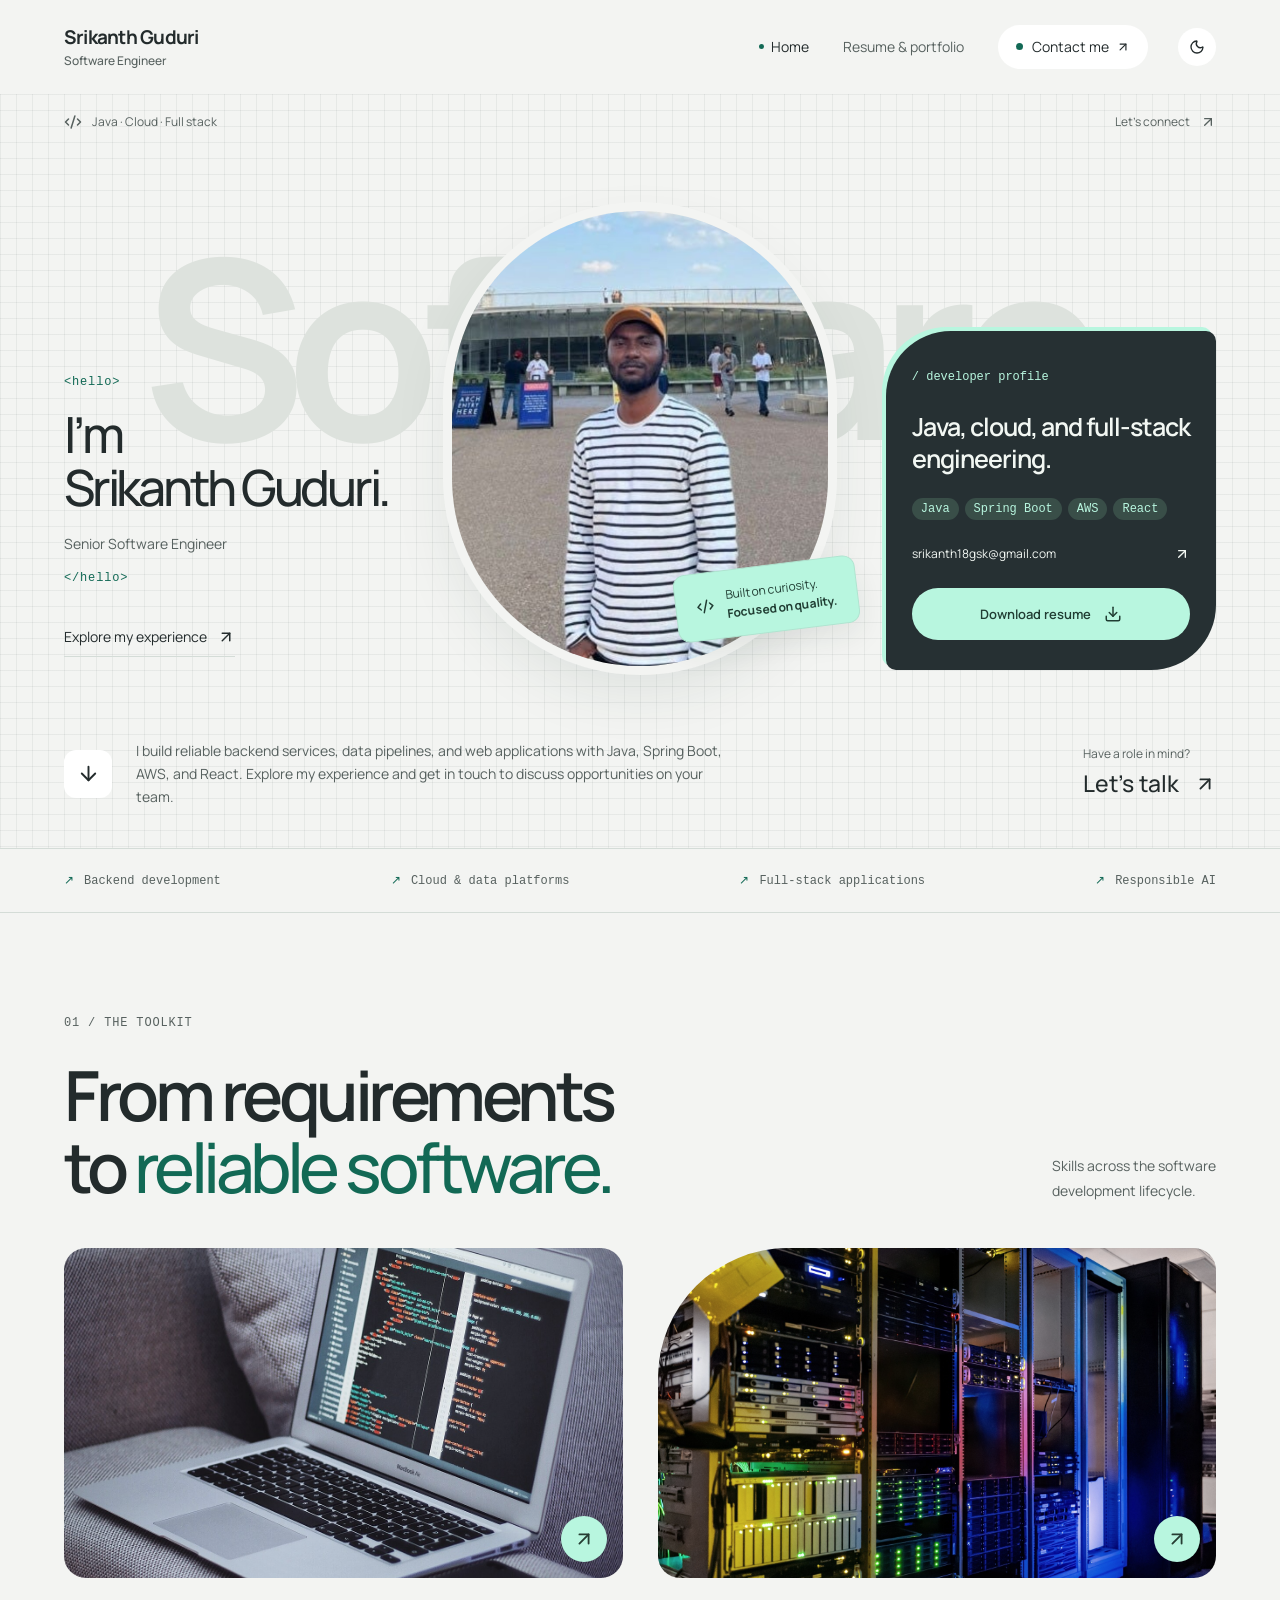
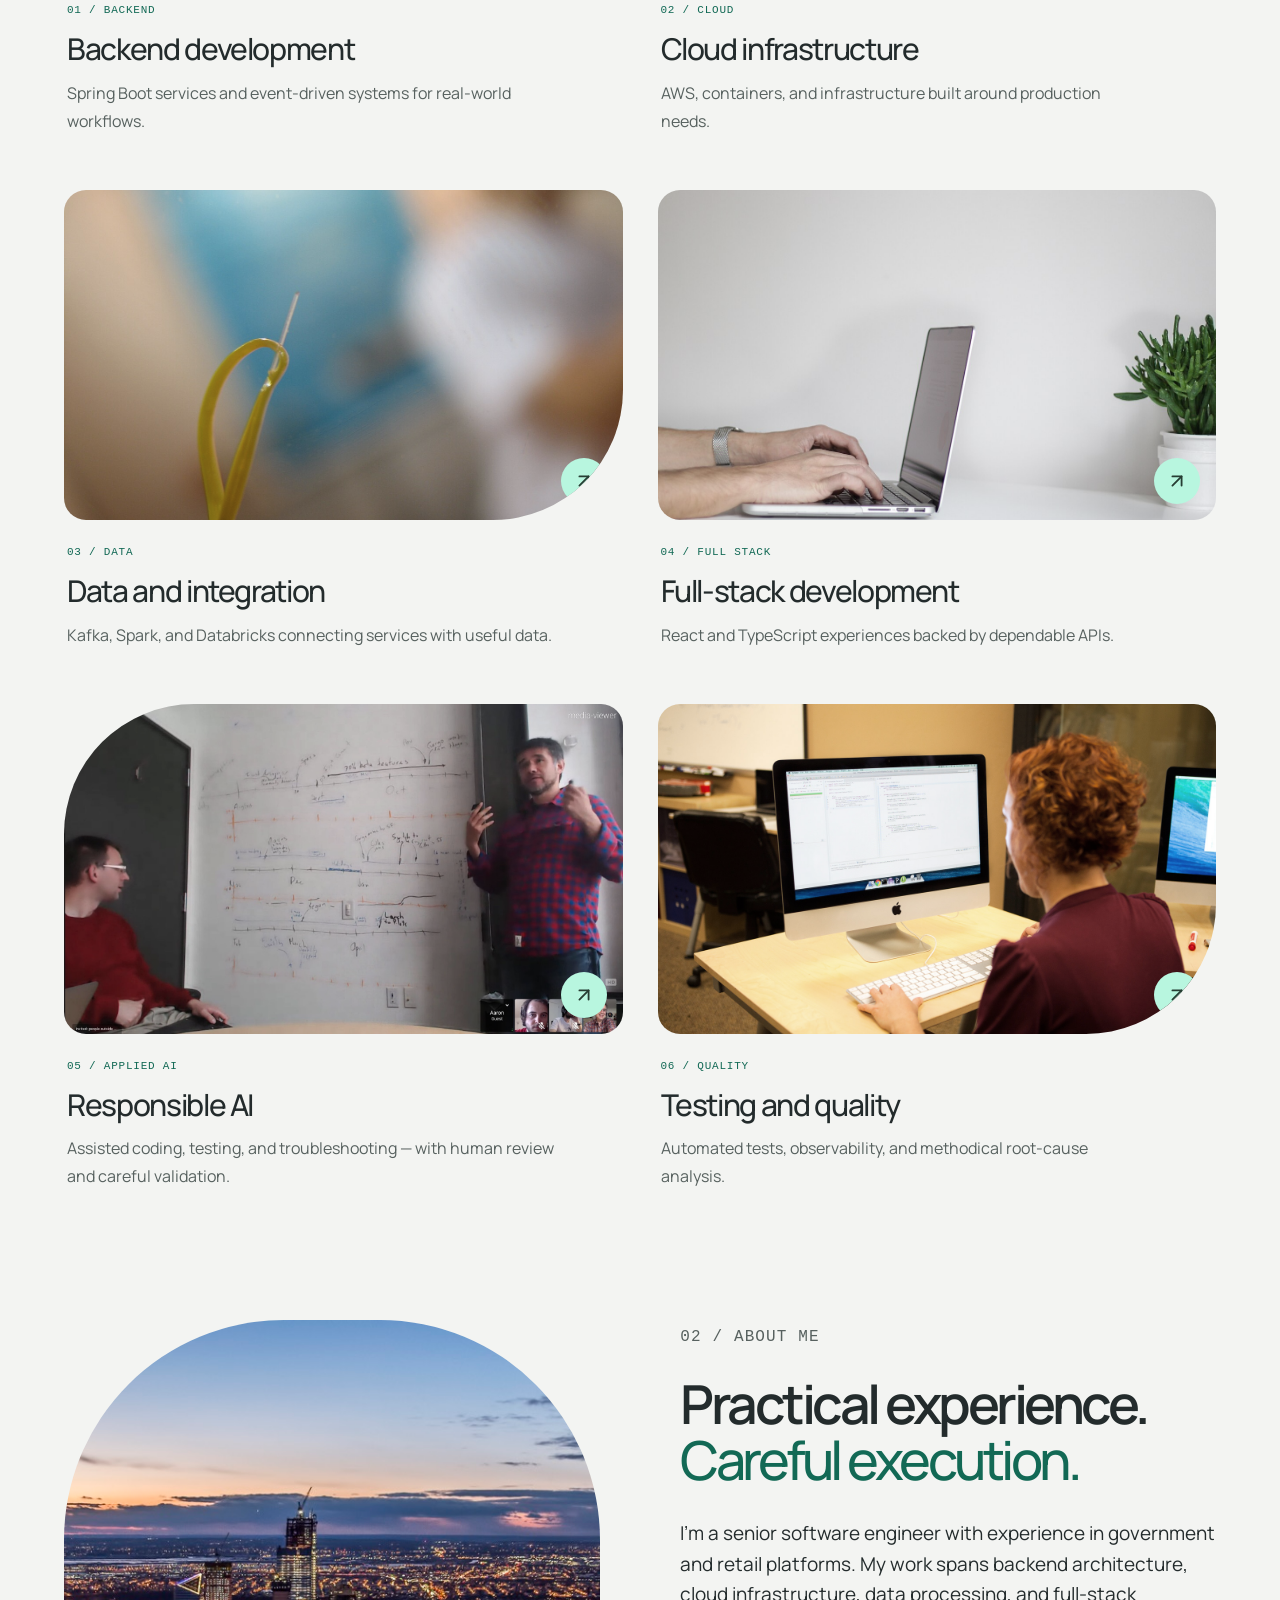
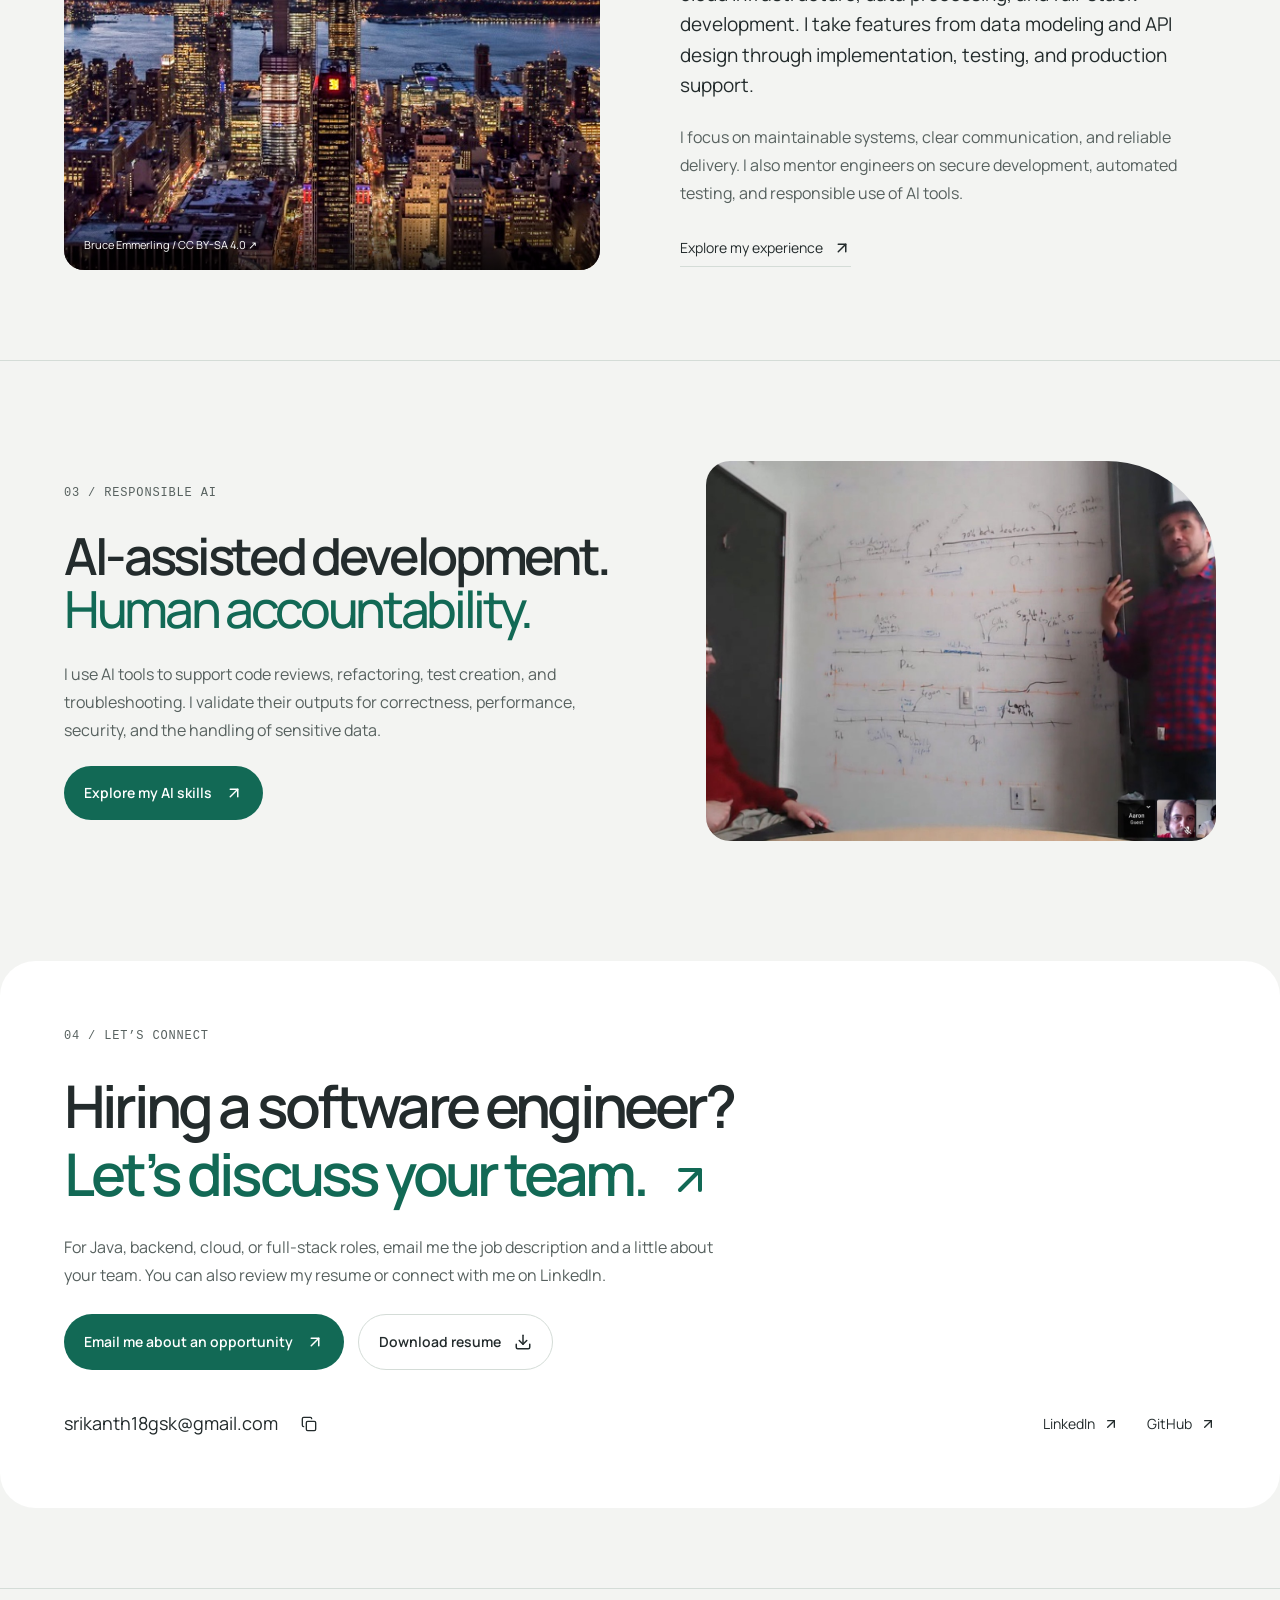
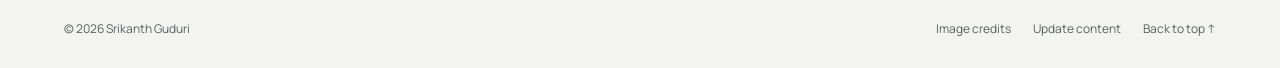
==== index.html @ 85212586 "Publish personal portfolio" ====
<!DOCTYPE html><html lang="en" data-theme="light"><head><meta charSet="utf-8"/><meta name="viewport" content="width=device-width, initial-scale=1"/><link rel="stylesheet" href="/_next/static/css/index.BR3_5TIY.css" data-rsc-css-href="/_next/static/css/index.BR3_5TIY.css" data-precedence="vite-rsc/importer-resources"/><link rel="modulepreload" fetchPriority="low" href="/_next/static/chunks/index-Cx0s6wVV.js"/><script src="/_next/static/chunks/rolldown-runtime-C60lm6uB.js" type="module" async=""></script><script src="/_next/static/chunks/framework-D_rUT4EX.js" type="module" async=""></script><link rel="modulepreload" href="/_next/static/chunks/layout-segment-context-DwVxiKSo.js" crossorigin=""/><link rel="modulepreload" href="/_next/static/chunks/site-DZ3_0fSu.js" crossorigin=""/><title>Srikanth Guduri | Senior Software Engineer</title><meta name="description" content="Java, Spring Boot, cloud and full-stack engineering. Explore Srikanth Guduri’s experience, skills, and certifications."/><script>Object.assign(((self[Symbol.for("vinext.navigationRuntime")]??={bootstrap:{routeManifest:null},functions:{}}).bootstrap.rsc??={rsc:[]}),{params:{},nav:{"pathname":"/","searchParams":[]}})</script><link rel="modulepreload" href="/_next/static/chunks/index-Cx0s6wVV.js" />
</head><body><div class="site-shell"><a class="skip" href="#main">Skip to content</a><header class="nav-wrap"><a href="/" class="logo" aria-label="Srikanth Guduri home">Srikanth Guduri<span class="brand-role">Software Engineer</span></a><nav aria-label="Main navigation"><a aria-current="page" href="/">Home</a><a href="/portfolio/">Resume &amp; portfolio</a><a href="#contact">Contact me <svg xmlns="http://www.w3.org/2000/svg" width="14" height="14" viewBox="0 0 24 24" fill="none" stroke="currentColor" stroke-width="2" stroke-linecap="round" stroke-linejoin="round" class="lucide lucide-arrow-up-right" aria-hidden="true"><path d="M7 7h10v10"></path><path d="M7 17 17 7"></path></svg></a></nav><button type="button" tabindex="0" data-slot="button" aria-label="Switch to dark theme" class="group/button inline-flex shrink-0 items-center justify-center rounded-lg border border-transparent bg-clip-padding text-sm font-medium whitespace-nowrap transition-all outline-none select-none focus-visible:border-ring focus-visible:ring-3 focus-visible:ring-ring/50 active:not-aria-[haspopup]:translate-y-px disabled:pointer-events-none disabled:opacity-50 aria-invalid:border-destructive aria-invalid:ring-3 aria-invalid:ring-destructive/20 dark:aria-invalid:border-destructive/50 dark:aria-invalid:ring-destructive/40 [&amp;_svg]:pointer-events-none [&amp;_svg]:shrink-0 [&amp;_svg:not([class*=&#x27;size-&#x27;])]:size-4 hover:bg-muted hover:text-foreground aria-expanded:bg-muted aria-expanded:text-foreground dark:hover:bg-muted/50 h-8 gap-1.5 px-2.5 has-data-[icon=inline-end]:pr-2 has-data-[icon=inline-start]:pl-2 theme-button"><svg xmlns="http://www.w3.org/2000/svg" width="18" height="18" viewBox="0 0 24 24" fill="none" stroke="currentColor" stroke-width="2" stroke-linecap="round" stroke-linejoin="round" class="lucide lucide-moon" aria-hidden="true"><path d="M20.985 12.486a9 9 0 1 1-9.473-9.472c.405-.022.617.46.402.803a6 6 0 0 0 8.268 8.268c.344-.215.825-.004.803.401"></path></svg></button></header><main id="main"><section class="hybrid-hero"><div class="hero-topline shell"><span><svg xmlns="http://www.w3.org/2000/svg" width="18" height="18" viewBox="0 0 24 24" fill="none" stroke="currentColor" stroke-width="2" stroke-linecap="round" stroke-linejoin="round" class="lucide lucide-code-xml" aria-hidden="true"><path d="m18 16 4-4-4-4"></path><path d="m6 8-4 4 4 4"></path><path d="m14.5 4-5 16"></path></svg> Java · Cloud · Full stack</span><a href="mailto:srikanth18gsk@gmail.com">Let’s connect <svg xmlns="http://www.w3.org/2000/svg" width="16" height="16" viewBox="0 0 24 24" fill="none" stroke="currentColor" stroke-width="2" stroke-linecap="round" stroke-linejoin="round" class="lucide lucide-arrow-up-right" aria-hidden="true"><path d="M7 7h10v10"></path><path d="M7 17 17 7"></path></svg></a></div><div class="hero-stage shell"><div class="hero-word" aria-hidden="true">Software.</div><div class="developer-note"><span class="code-label">&lt;hello&gt;</span><h1>I’m<br/>Srikanth Guduri<!-- -->.</h1><p>Senior Software Engineer</p><span class="code-label">&lt;/hello&gt;</span><a class="under-link" href="/portfolio/">Explore my experience <svg xmlns="http://www.w3.org/2000/svg" width="18" height="18" viewBox="0 0 24 24" fill="none" stroke="currentColor" stroke-width="2" stroke-linecap="round" stroke-linejoin="round" class="lucide lucide-arrow-up-right" aria-hidden="true"><path d="M7 7h10v10"></path><path d="M7 17 17 7"></path></svg></a></div><figure class="hero-portrait"><img src="/images/srikanth.jpg" alt="Srikanth Guduri outdoors" fetchPriority="high"/><figcaption><svg xmlns="http://www.w3.org/2000/svg" width="18" height="18" viewBox="0 0 24 24" fill="none" stroke="currentColor" stroke-width="2" stroke-linecap="round" stroke-linejoin="round" class="lucide lucide-code-xml" aria-hidden="true"><path d="m18 16 4-4-4-4"></path><path d="m6 8-4 4 4 4"></path><path d="m14.5 4-5 16"></path></svg><span>Built on curiosity.<br/><strong>Focused on quality.</strong></span></figcaption></figure><aside class="developer-card"><span class="code-label">/ developer profile</span><h2>Java, cloud, and full-stack engineering.</h2><div class="profile-tags"><span>Java</span><span>Spring Boot</span><span>AWS</span><span>React</span></div><a class="profile-email" href="mailto:srikanth18gsk@gmail.com">srikanth18gsk@gmail.com<svg xmlns="http://www.w3.org/2000/svg" width="16" height="16" viewBox="0 0 24 24" fill="none" stroke="currentColor" stroke-width="2" stroke-linecap="round" stroke-linejoin="round" class="lucide lucide-arrow-up-right" aria-hidden="true"><path d="M7 7h10v10"></path><path d="M7 17 17 7"></path></svg></a><a class="pill primary" href="/Srikanth_Guduri.docx" download="">Download resume <svg xmlns="http://www.w3.org/2000/svg" width="18" height="18" viewBox="0 0 24 24" fill="none" stroke="currentColor" stroke-width="2" stroke-linecap="round" stroke-linejoin="round" class="lucide lucide-download" aria-hidden="true"><path d="M12 15V3"></path><path d="M21 15v4a2 2 0 0 1-2 2H5a2 2 0 0 1-2-2v-4"></path><path d="m7 10 5 5 5-5"></path></svg></a></aside></div><div class="hero-base shell"><a class="scroll-cue" href="#expertise" aria-label="Explore my skills"><svg xmlns="http://www.w3.org/2000/svg" width="23" height="23" viewBox="0 0 24 24" fill="none" stroke="currentColor" stroke-width="2" stroke-linecap="round" stroke-linejoin="round" class="lucide lucide-arrow-down" aria-hidden="true"><path d="M12 5v14"></path><path d="m19 12-7 7-7-7"></path></svg></a><p>I build reliable backend services, data pipelines, and web applications with Java, Spring Boot, AWS, and React. Explore my experience and get in touch to discuss opportunities on your team.</p><a class="hero-hire" href="mailto:srikanth18gsk@gmail.com?subject=Recruitment%20opportunity">Have a role in mind?<strong>Let’s talk <svg xmlns="http://www.w3.org/2000/svg" width="22" height="22" viewBox="0 0 24 24" fill="none" stroke="currentColor" stroke-width="2" stroke-linecap="round" stroke-linejoin="round" class="lucide lucide-arrow-up-right" aria-hidden="true"><path d="M7 7h10v10"></path><path d="M7 17 17 7"></path></svg></strong></a></div></section><div class="recruiter-strip shell"><span>Backend development</span><span>Cloud &amp; data platforms</span><span>Full-stack applications</span><span>Responsible AI</span></div><section id="expertise" class="shell section visual-expertise"><div class="gallery-heading"><div><p class="eyebrow">01 / THE TOOLKIT</p><h2>From requirements<br/>to <em>reliable software.</em></h2></div><p>Skills across the software<br/>development lifecycle.</p></div><div class="photo-grid"><a class="photo-card" href="/portfolio/#skills"><div class="photo-card-image"><img src="/images/code.jpg" alt="Software development on a computer" loading="lazy"/><span class="photo-arrow"><svg xmlns="http://www.w3.org/2000/svg" width="22" height="22" viewBox="0 0 24 24" fill="none" stroke="currentColor" stroke-width="2" stroke-linecap="round" stroke-linejoin="round" class="lucide lucide-arrow-up-right" aria-hidden="true"><path d="M7 7h10v10"></path><path d="M7 17 17 7"></path></svg></span></div><div class="photo-card-copy"><p class="eyebrow">01 / BACKEND</p><h3>Backend development</h3><p>Spring Boot services and event-driven systems for real-world workflows.</p></div></a><a class="photo-card" href="/portfolio/#skills"><div class="photo-card-image"><img src="/images/detail.jpg" alt="Illuminated server racks at NOIRLab" loading="lazy"/><span class="photo-arrow"><svg xmlns="http://www.w3.org/2000/svg" width="22" height="22" viewBox="0 0 24 24" fill="none" stroke="currentColor" stroke-width="2" stroke-linecap="round" stroke-linejoin="round" class="lucide lucide-arrow-up-right" aria-hidden="true"><path d="M7 7h10v10"></path><path d="M7 17 17 7"></path></svg></span></div><div class="photo-card-copy"><p class="eyebrow">02 / CLOUD</p><h3>Cloud infrastructure</h3><p>AWS, containers, and infrastructure built around production needs.</p></div></a><a class="photo-card" href="/portfolio/#skills"><div class="photo-card-image"><img src="/images/network.jpg" alt="Close-up of an optical fiber" loading="lazy"/><span class="photo-arrow"><svg xmlns="http://www.w3.org/2000/svg" width="22" height="22" viewBox="0 0 24 24" fill="none" stroke="currentColor" stroke-width="2" stroke-linecap="round" stroke-linejoin="round" class="lucide lucide-arrow-up-right" aria-hidden="true"><path d="M7 7h10v10"></path><path d="M7 17 17 7"></path></svg></span></div><div class="photo-card-copy"><p class="eyebrow">03 / DATA</p><h3>Data and integration</h3><p>Kafka, Spark, and Databricks connecting services with useful data.</p></div></a><a class="photo-card" href="/portfolio/#experience"><div class="photo-card-image"><img src="/images/workspace.jpg" alt="Computer workspace for software development" loading="lazy"/><span class="photo-arrow"><svg xmlns="http://www.w3.org/2000/svg" width="22" height="22" viewBox="0 0 24 24" fill="none" stroke="currentColor" stroke-width="2" stroke-linecap="round" stroke-linejoin="round" class="lucide lucide-arrow-up-right" aria-hidden="true"><path d="M7 7h10v10"></path><path d="M7 17 17 7"></path></svg></span></div><div class="photo-card-copy"><p class="eyebrow">04 / FULL STACK</p><h3>Full-stack development</h3><p>React and TypeScript experiences backed by dependable APIs.</p></div></a><a class="photo-card" href="/portfolio/?skill=AI#skills"><div class="photo-card-image"><img src="/images/planning.jpg" alt="Software team reviewing a development retrospective" loading="lazy"/><span class="photo-arrow"><svg xmlns="http://www.w3.org/2000/svg" width="22" height="22" viewBox="0 0 24 24" fill="none" stroke="currentColor" stroke-width="2" stroke-linecap="round" stroke-linejoin="round" class="lucide lucide-arrow-up-right" aria-hidden="true"><path d="M7 7h10v10"></path><path d="M7 17 17 7"></path></svg></span></div><div class="photo-card-copy"><p class="eyebrow">05 / APPLIED AI</p><h3>Responsible AI</h3><p>Assisted coding, testing, and troubleshooting — with human review and careful validation.</p></div></a><a class="photo-card" href="/portfolio/#skills"><div class="photo-card-image"><img src="/images/testing.jpg" alt="Programmer writing Java code with JUnit tests" loading="lazy"/><span class="photo-arrow"><svg xmlns="http://www.w3.org/2000/svg" width="22" height="22" viewBox="0 0 24 24" fill="none" stroke="currentColor" stroke-width="2" stroke-linecap="round" stroke-linejoin="round" class="lucide lucide-arrow-up-right" aria-hidden="true"><path d="M7 7h10v10"></path><path d="M7 17 17 7"></path></svg></span></div><div class="photo-card-copy"><p class="eyebrow">06 / QUALITY</p><h3>Testing and quality</h3><p>Automated tests, observability, and methodical root-cause analysis.</p></div></a></div></section><section id="about" class="about-visual shell"><div class="about-photograph"><img src="/images/city.jpg" alt="New York City skyline at dusk" loading="lazy"/><a href="/credits/">Bruce Emmerling / CC BY-SA 4.0 ↗</a></div><div class="about-text"><p class="eyebrow">02 / ABOUT ME</p><h2>Practical experience.<br/><em>Careful execution.</em></h2><p class="large-copy">I’m a senior software engineer with experience in government and retail platforms. My work spans backend architecture, cloud infrastructure, data processing, and full-stack development. I take features from data modeling and API design through implementation, testing, and production support.</p><p>I focus on maintainable systems, clear communication, and reliable delivery. I also mentor engineers on secure development, automated testing, and responsible use of AI tools.</p><a class="under-link" href="/portfolio/">Explore my experience <svg xmlns="http://www.w3.org/2000/svg" width="18" height="18" viewBox="0 0 24 24" fill="none" stroke="currentColor" stroke-width="2" stroke-linecap="round" stroke-linejoin="round" class="lucide lucide-arrow-up-right" aria-hidden="true"><path d="M7 7h10v10"></path><path d="M7 17 17 7"></path></svg></a></div></section><section class="ai-feature shell section"><div><p class="eyebrow">03 / RESPONSIBLE AI</p><h2>AI-assisted development.<br/><em>Human accountability.</em></h2><p>I use AI tools to support code reviews, refactoring, test creation, and troubleshooting. I validate their outputs for correctness, performance, security, and the handling of sensitive data.</p><a class="pill primary" href="/portfolio/?skill=AI#skills">Explore my AI skills <svg xmlns="http://www.w3.org/2000/svg" width="18" height="18" viewBox="0 0 24 24" fill="none" stroke="currentColor" stroke-width="2" stroke-linecap="round" stroke-linejoin="round" class="lucide lucide-arrow-up-right" aria-hidden="true"><path d="M7 7h10v10"></path><path d="M7 17 17 7"></path></svg></a></div><img src="/images/planning.jpg" alt="Software team reviewing a development retrospective" loading="lazy"/></section><section id="contact" class="contact shell section"><p class="eyebrow">04 / LET’S CONNECT</p><h2>Hiring a software engineer?<br/><a href="mailto:srikanth18gsk@gmail.com">Let’s discuss your team.<svg xmlns="http://www.w3.org/2000/svg" width="24" height="24" viewBox="0 0 24 24" fill="none" stroke="currentColor" stroke-width="2" stroke-linecap="round" stroke-linejoin="round" class="lucide lucide-arrow-up-right" aria-hidden="true"><path d="M7 7h10v10"></path><path d="M7 17 17 7"></path></svg></a></h2><p class="hiring-copy">For Java, backend, cloud, or full-stack roles, email me the job description and a little about your team. You can also review my resume or connect with me on LinkedIn.</p><div class="contact-cta"><a class="pill primary" href="mailto:srikanth18gsk@gmail.com?subject=Recruitment%20opportunity">Email me about an opportunity <svg xmlns="http://www.w3.org/2000/svg" width="18" height="18" viewBox="0 0 24 24" fill="none" stroke="currentColor" stroke-width="2" stroke-linecap="round" stroke-linejoin="round" class="lucide lucide-arrow-up-right" aria-hidden="true"><path d="M7 7h10v10"></path><path d="M7 17 17 7"></path></svg></a><a class="pill resume-outline" href="/Srikanth_Guduri.docx" download="">Download resume <svg xmlns="http://www.w3.org/2000/svg" width="18" height="18" viewBox="0 0 24 24" fill="none" stroke="currentColor" stroke-width="2" stroke-linecap="round" stroke-linejoin="round" class="lucide lucide-download" aria-hidden="true"><path d="M12 15V3"></path><path d="M21 15v4a2 2 0 0 1-2 2H5a2 2 0 0 1-2-2v-4"></path><path d="m7 10 5 5 5-5"></path></svg></a></div><div class="contact-bottom"><div class="email-row"><a href="mailto:srikanth18gsk@gmail.com">srikanth18gsk@gmail.com</a><button type="button" tabindex="0" data-slot="button" aria-label="Copy email address" class="group/button inline-flex shrink-0 items-center justify-center rounded-lg border border-transparent bg-clip-padding text-sm font-medium whitespace-nowrap transition-all outline-none select-none focus-visible:border-ring focus-visible:ring-3 focus-visible:ring-ring/50 active:not-aria-[haspopup]:translate-y-px disabled:pointer-events-none disabled:opacity-50 aria-invalid:border-destructive aria-invalid:ring-3 aria-invalid:ring-destructive/20 dark:aria-invalid:border-destructive/50 dark:aria-invalid:ring-destructive/40 [&amp;_svg]:pointer-events-none [&amp;_svg]:shrink-0 [&amp;_svg:not([class*=&#x27;size-&#x27;])]:size-4 hover:bg-muted hover:text-foreground aria-expanded:bg-muted aria-expanded:text-foreground dark:hover:bg-muted/50 h-8 gap-1.5 px-2.5 has-data-[icon=inline-end]:pr-2 has-data-[icon=inline-start]:pl-2 icon-btn"><svg xmlns="http://www.w3.org/2000/svg" width="18" height="18" viewBox="0 0 24 24" fill="none" stroke="currentColor" stroke-width="2" stroke-linecap="round" stroke-linejoin="round" class="lucide lucide-copy" aria-hidden="true"><rect width="14" height="14" x="8" y="8" rx="2" ry="2"></rect><path d="M4 16c-1.1 0-2-.9-2-2V4c0-1.1.9-2 2-2h10c1.1 0 2 .9 2 2"></path></svg></button><span class="copy-status" role="status"></span></div><div class="social-links"><a href="https://www.linkedin.com/in/srikanthgsk">LinkedIn <svg xmlns="http://www.w3.org/2000/svg" width="16" height="16" viewBox="0 0 24 24" fill="none" stroke="currentColor" stroke-width="2" stroke-linecap="round" stroke-linejoin="round" class="lucide lucide-arrow-up-right" aria-hidden="true"><path d="M7 7h10v10"></path><path d="M7 17 17 7"></path></svg></a><a href="https://github.com/guds12">GitHub <svg xmlns="http://www.w3.org/2000/svg" width="16" height="16" viewBox="0 0 24 24" fill="none" stroke="currentColor" stroke-width="2" stroke-linecap="round" stroke-linejoin="round" class="lucide lucide-arrow-up-right" aria-hidden="true"><path d="M7 7h10v10"></path><path d="M7 17 17 7"></path></svg></a></div></div></section></main><footer class="footer shell"><span>© <!-- -->2026<!-- --> <!-- -->Srikanth Guduri</span><div><a href="/credits/">Image credits</a><a href="/studio/">Update content</a><a href="#main">Back to top ↑</a></div></footer></div><script type="module" src="/_next/static/chunks/index-Cx0s6wVV.js" id="_R_" async=""></script><script>((self[Symbol.for("vinext.navigationRuntime")]??={bootstrap:{routeManifest:null},functions:{}}).bootstrap.rsc??={rsc:[]}).rsc.push("0:{\"page:/\":\"$L1\",\"layout:/\":\"$L2\",\"route:/\":\"$L3\",\"__route\":\"route:/\",\"__interceptionContext\":null,\"__layoutIds\":[\"layout:/\"],\"__rootLayout\":\"/\",\"__bfcacheSegmentIdentities\":{\"layout:/\":\"[\\\"layout\\\",\\\"layout:/\\\",\\\"root-boundary:/\\\",\\\"\\\"]\",\"page:/\":\"[\\\"page\\\",\\\"page:/\\\",\\\"root-boundary:/\\\",\\\"\\\"]\"},\"__srcPage\":[\"page\"],\"__layoutFlags\":{\"layout:/\":\"s\"},\"__artifactCompatibility\":{\"schemaVersion\":1,\"graphVersion\":\"app-route-graph:1177fd80f83fa7b0\",\"deploymentVersion\":\"9d6cefc8-ff79-4b20-8685-128895ec73e8\",\"appElementsSchemaVersion\":1,\"rscPayloadSchemaVersion\":1,\"rootBoundaryId\":\"/\",\"renderEpoch\":null}}\n")</script><script>((self[Symbol.for("vinext.navigationRuntime")]??={bootstrap:{routeManifest:null},functions:{}}).bootstrap.rsc??={rsc:[]}).rsc.push("4:I[\"8c0f216c4604\",[],\"Children\",1]\n")</script><script>((self[Symbol.for("vinext.navigationRuntime")]??={bootstrap:{routeManifest:null},functions:{}}).bootstrap.rsc??={rsc:[]}).rsc.push("5:I[\"593f344dc510\",[],\"GlobalErrorBoundary\",1]\n")</script><script>((self[Symbol.for("vinext.navigationRuntime")]??={bootstrap:{routeManifest:null},functions:{}}).bootstrap.rsc??={rsc:[]}).rsc.push("6:I[\"0b874ad30386\",[],\"default\",1]\n")</script><script>((self[Symbol.for("vinext.navigationRuntime")]??={bootstrap:{routeManifest:null},functions:{}}).bootstrap.rsc??={rsc:[]}).rsc.push("7:I[\"593f344dc510\",[],\"ErrorBoundary\",1]\n")</script><script>((self[Symbol.for("vinext.navigationRuntime")]??={bootstrap:{routeManifest:null},functions:{}}).bootstrap.rsc??={rsc:[]}).rsc.push("8:I[\"15c18cfaeeff\",[],\"LayoutSegmentProvider\",1]\n")</script><script>((self[Symbol.for("vinext.navigationRuntime")]??={bootstrap:{routeManifest:null},functions:{}}).bootstrap.rsc??={rsc:[]}).rsc.push("9:I[\"8c0f216c4604\",[],\"Slot\",1]\n")</script><script>((self[Symbol.for("vinext.navigationRuntime")]??={bootstrap:{routeManifest:null},functions:{}}).bootstrap.rsc??={rsc:[]}).rsc.push("a:I[\"593f344dc510\",[],\"NotFoundBoundary\",1]\n")</script><script>((self[Symbol.for("vinext.navigationRuntime")]??={bootstrap:{routeManifest:null},functions:{}}).bootstrap.rsc??={rsc:[]}).rsc.push("b:I[\"9276801271d6\",[],\"AppRouterScrollTarget\",1]\n")</script><script>((self[Symbol.for("vinext.navigationRuntime")]??={bootstrap:{routeManifest:null},functions:{}}).bootstrap.rsc??={rsc:[]}).rsc.push("c:I[\"593f344dc510\",[],\"RedirectBoundary\",1]\n")</script><script>((self[Symbol.for("vinext.navigationRuntime")]??={bootstrap:{routeManifest:null},functions:{}}).bootstrap.rsc??={rsc:[]}).rsc.push(":HL[\"/_next/static/css/index.BR3_5TIY.css\",\"style\"     ]\n")</script><script>((self[Symbol.for("vinext.navigationRuntime")]??={bootstrap:{routeManifest:null},functions:{}}).bootstrap.rsc??={rsc:[]}).rsc.push("2:[[[\"$\",\"link\",\"css:/_next/static/css/index.BR3_5TIY.css\",{\"rel\":\"stylesheet\",\"precedence\":\"vite-rsc/importer-resources\",\"href\":\"/_next/static/css/index.BR3_5TIY.css\",\"data-rsc-css-href\":\"/_next/static/css/index.BR3_5TIY.css\"}],\"$undefined\"],[\"$\",\"html\",null,{\"lang\":\"en\",\"data-theme\":\"light\",\"children\":[\"$\",\"body\",null,{\"children\":[\"$\",\"$L4\",null,{}]}]}]]\n")</script><script>((self[Symbol.for("vinext.navigationRuntime")]??={bootstrap:{routeManifest:null},functions:{}}).bootstrap.rsc??={rsc:[]}).rsc.push("3:[[[\"$\",\"meta\",null,{\"charSet\":\"utf-8\"}],[[\"$\",\"title\",\"0\",{\"children\":\"Srikanth Guduri | Senior Software Engineer\"}],[\"$\",\"meta\",\"1\",{\"name\":\"description\",\"content\":\"Java, Spring Boot, cloud and full-stack engineering. Explore Srikanth Guduri’s experience, skills, and certifications.\"}]],[[\"$\",\"meta\",\"0\",{\"name\":\"viewport\",\"content\":\"width=device-width, initial-scale=1\"}]]],[\"$\",\"$L5\",null,{\"fallback\":\"$6\",\"children\":[\"$\",\"$L7\",null,{\"fallback\":\"$6\",\"children\":[\"$\",\"$L8\",null,{\"providerId\":\"layout:/\",\"segmentMap\":{\"children\":[]},\"children\":[\"$\",\"$L9\",null,{\"id\":\"layout:/\",\"parallelSlots\":\"$undefined\",\"children\":[\"$\",\"$La\",null,{\"resetKey\":\"\",\"fallback\":[[\"$\",\"title\",null,{\"children\":\"404: This page could not be found.\"}],[\"$\",\"div\",null,{\"style\":{\"fontFamily\":\"system-ui,\\\"Segoe UI\\\",Roboto,Helvetica,Arial,sans-serif,\\\"Apple Color Emoji\\\",\\\"Segoe UI Emoji\\\"\",\"height\":\"100vh\",\"textAlign\":\"center\",\"display\":\"flex\",\"flexDirection\":\"column\",\"alignItems\":\"center\",\"justifyContent\":\"center\"},\"children\":[\"$\",\"div\",null,{\"children\":[[\"$\",\"style\",null,{\"dangerouslySetInnerHTML\":{\"__html\":\"body{color:#000;background:#fff;margin:0}.next-error-h1{border-right:1px solid rgba(0,0,0,.3)}@media (prefers-color-scheme:dark){body{color:#fff;background:#000}.next-error-h1{border-right:1px solid rgba(255,255,255,.3)}}\"}}],[\"$\",\"h1\",null,{\"className\":\"next-error-h1\",\"style\":{\"display\":\"inline-block\",\"margin\":\"0 20px 0 0\",\"padding\":\"0 23px 0 0\",\"fontSize\":24,\"fontWeight\":500,\"verticalAlign\":\"top\",\"lineHeight\":\"49px\"},\"children\":404}],[\"$\",\"div\",null,{\"style\":{\"display\":\"inline-block\"},\"children\":[\"$\",\"h2\",null,{\"style\":{\"fontSize\":14,\"fontWeight\":400,\"lineHeight\":\"49px\",\"margin\":0},\"children\":\"This page could not be found.\"}]}]]}]}]],\"children\":[\"$\",\"$Lb\",null,{\"children\":[\"$\",\"$Lc\",null,{\"children\":[[\"$\",\"$L8\",null,{\"providerId\":\"page:/\",\"segmentMap\":{\"children\":[\"__PAGE__\"]},\"children\":[\"$\",\"$L9\",null,{\"id\":\"page:/\"}]}],null]}]}]}]}]}]}]}],null,null]\n")</script><script>((self[Symbol.for("vinext.navigationRuntime")]??={bootstrap:{routeManifest:null},functions:{}}).bootstrap.rsc??={rsc:[]}).rsc.push("d:I[\"b85b39017127\",[],\"Site\",1]\n")</script><script>((self[Symbol.for("vinext.navigationRuntime")]??={bootstrap:{routeManifest:null},functions:{}}).bootstrap.rsc??={rsc:[]}).rsc.push("e:I[\"b85b39017127\",[],\"HomeContent\",1]\n")</script><script>((self[Symbol.for("vinext.navigationRuntime")]??={bootstrap:{routeManifest:null},functions:{}}).bootstrap.rsc??={rsc:[]}).rsc.push("1:[\"$\",\"$Ld\",null,{\"children\":[\"$\",\"$Le\",null,{}]}]\n")</script><script>Object.assign(((self[Symbol.for("vinext.navigationRuntime")]??={bootstrap:{routeManifest:null},functions:{}}).bootstrap.rsc??={rsc:[]}),{"initialCacheKind":"static"});((self[Symbol.for("vinext.navigationRuntime")]??={bootstrap:{routeManifest:null},functions:{}}).bootstrap.rsc??={rsc:[]}).done=true</script></body></html>
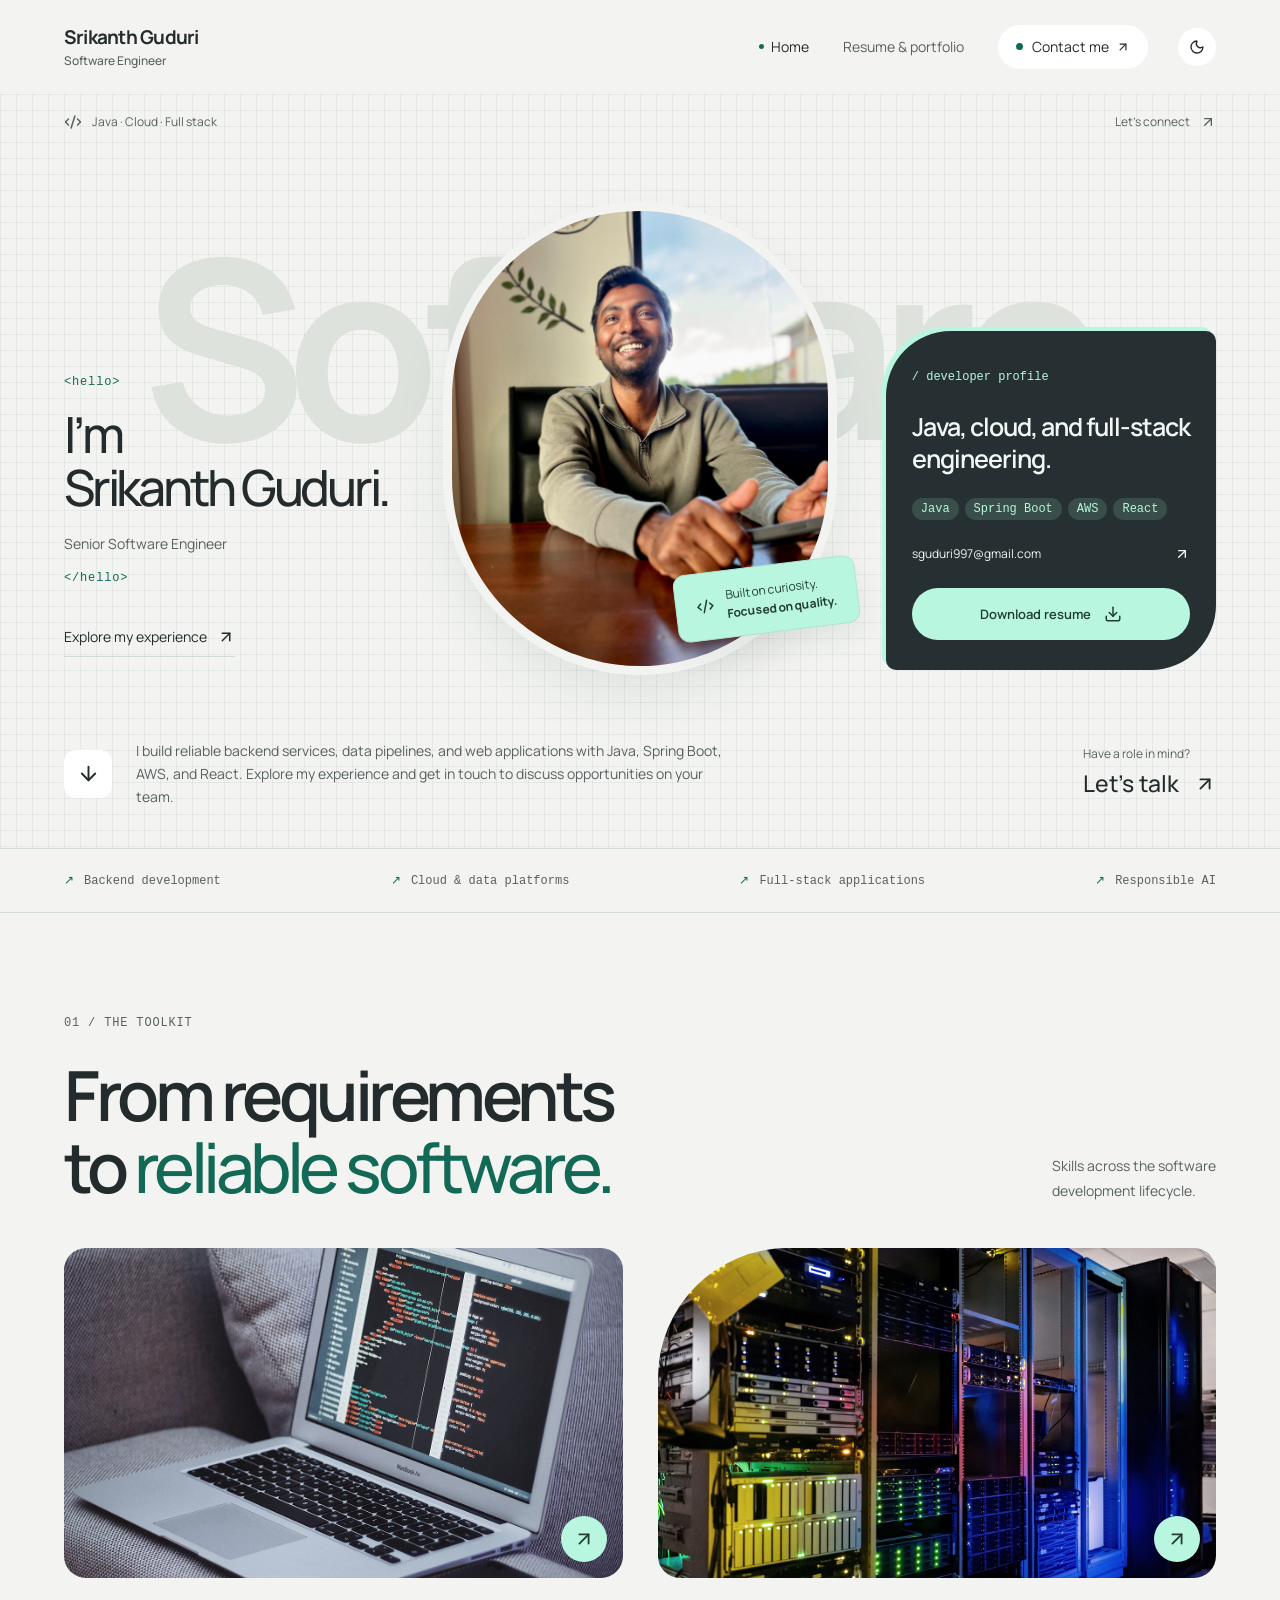
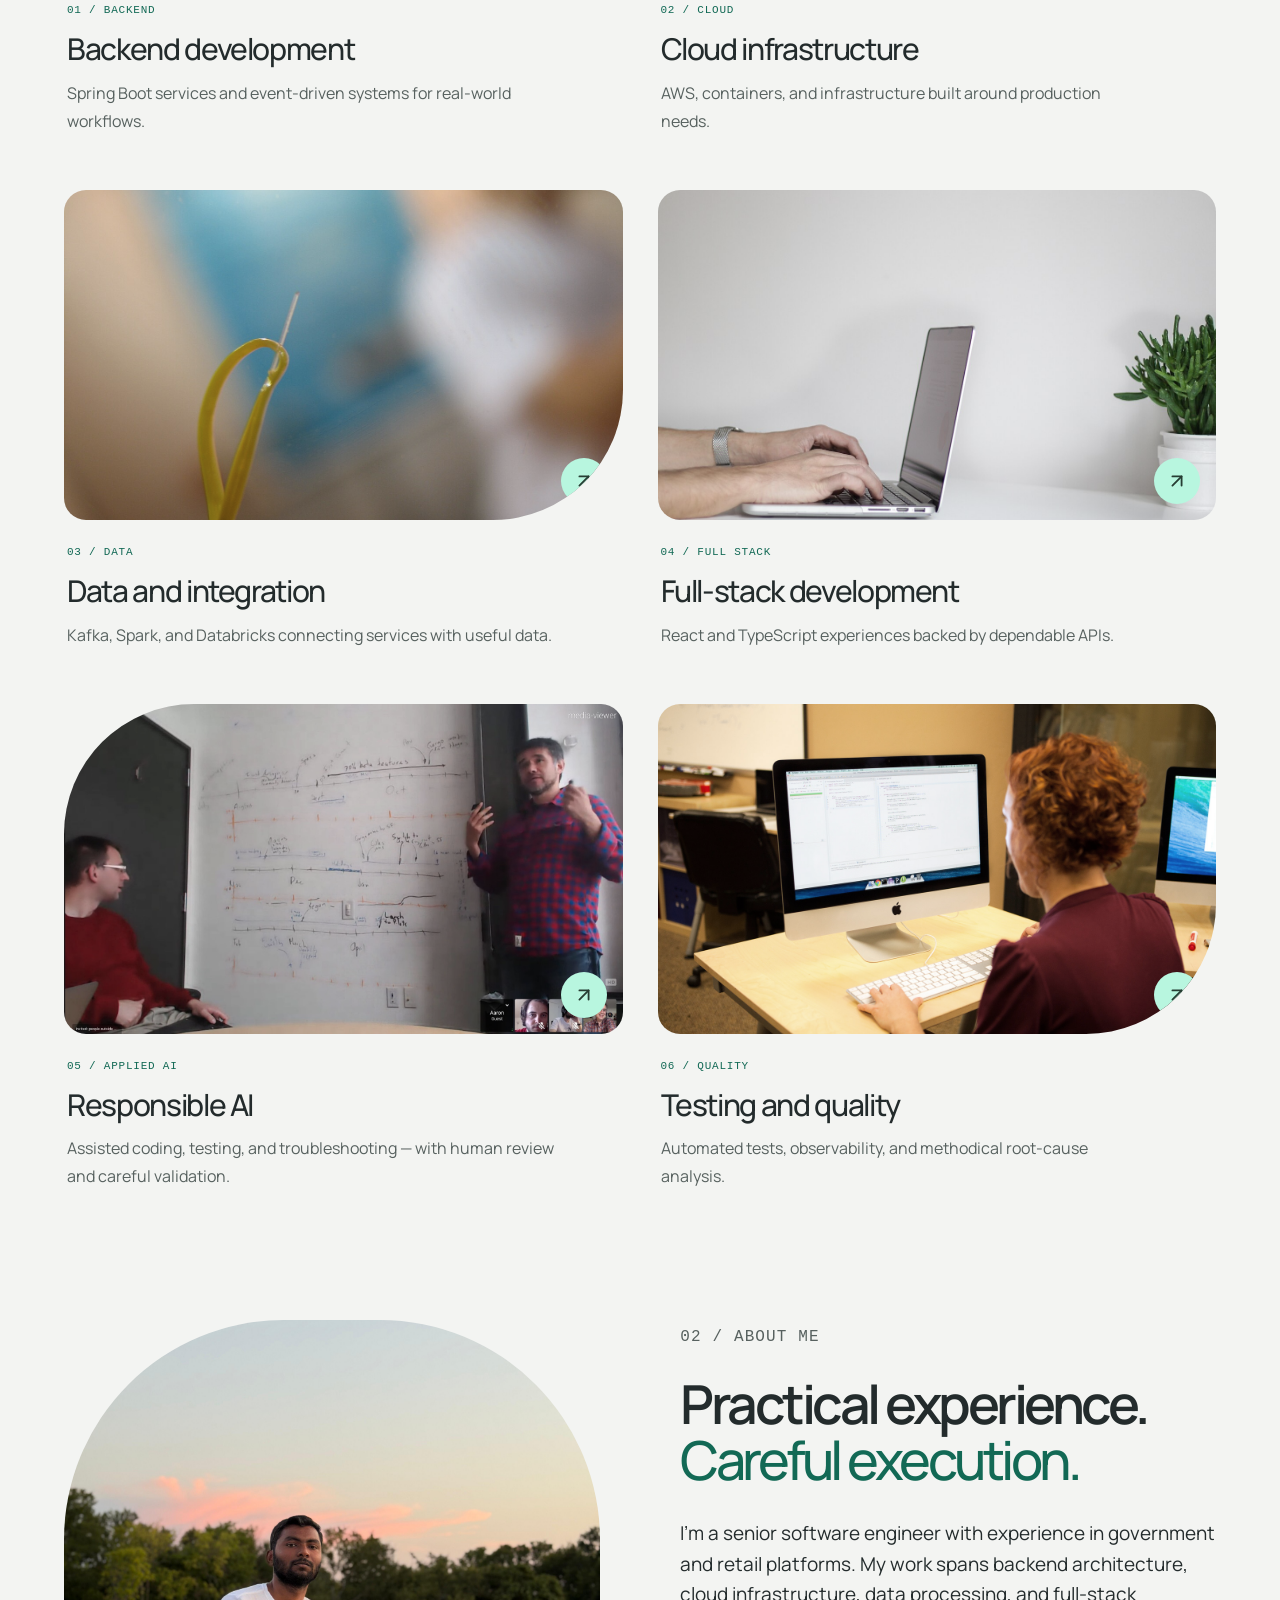
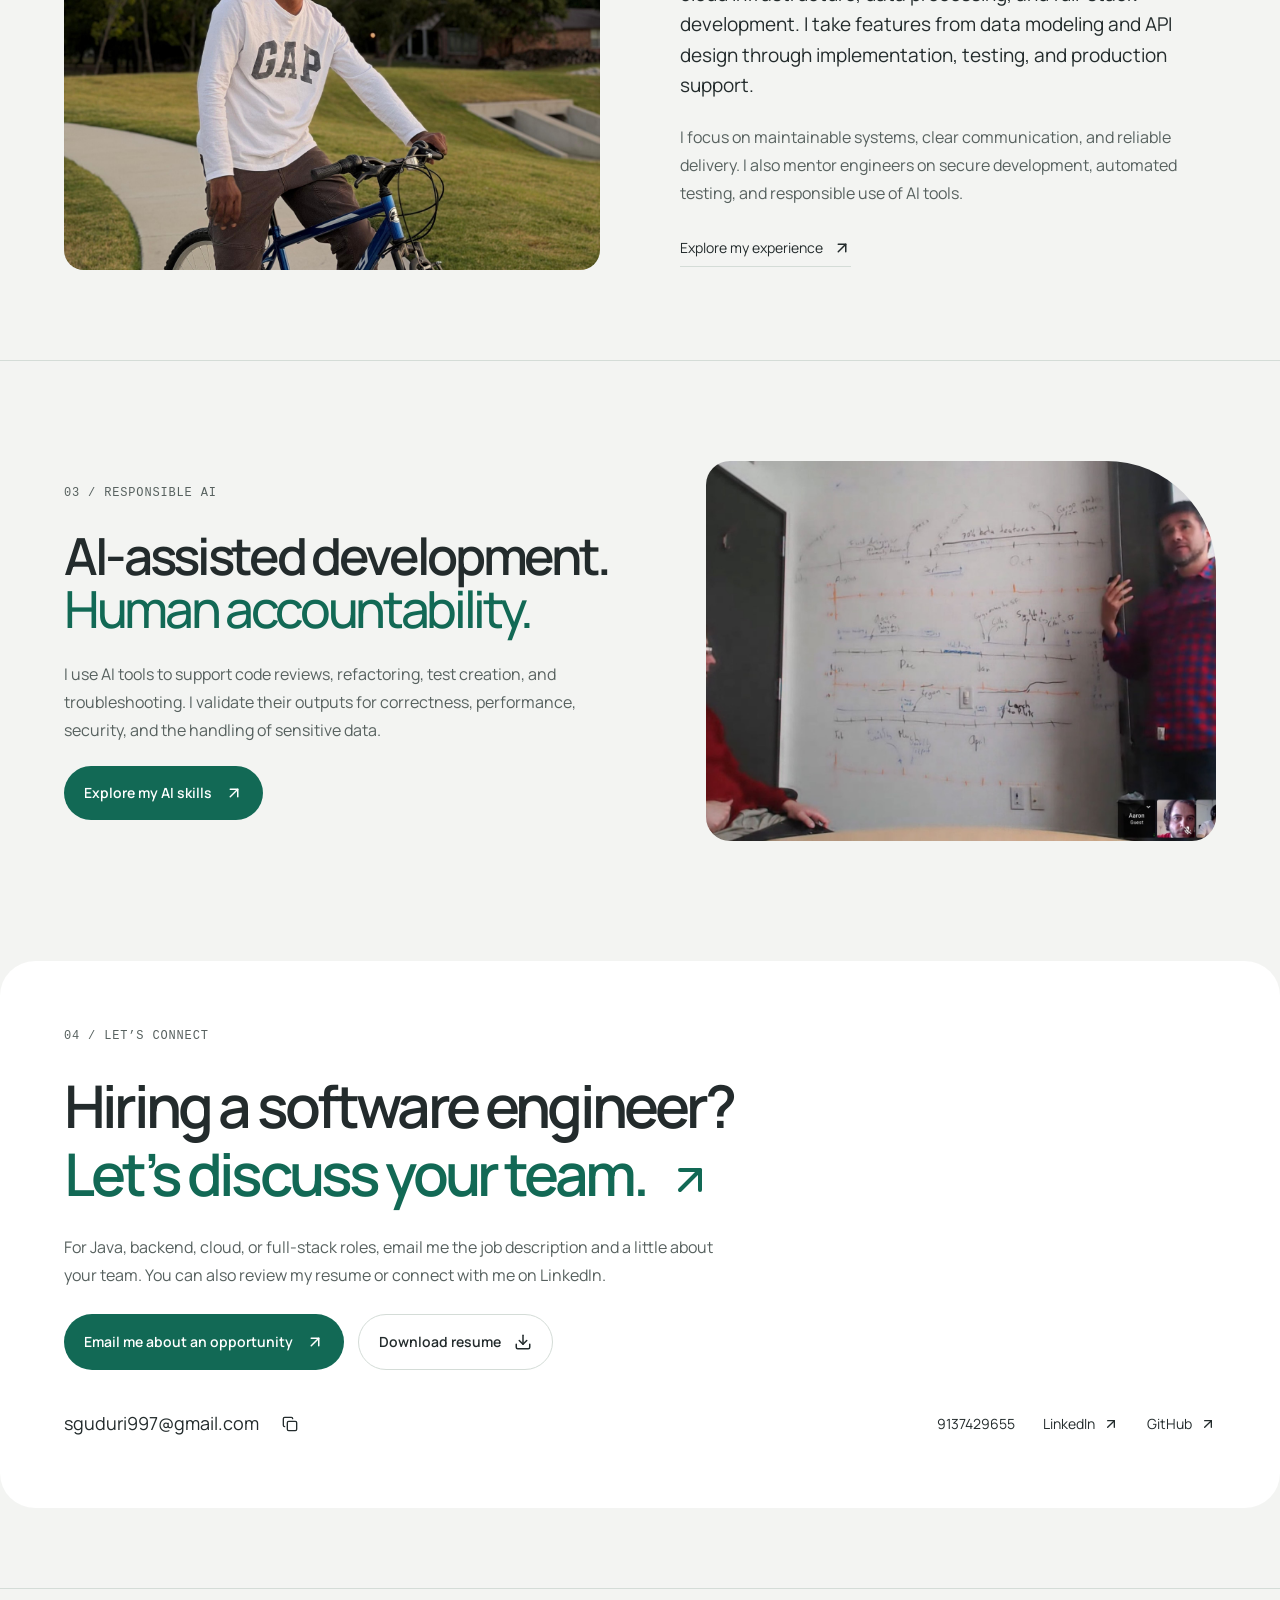
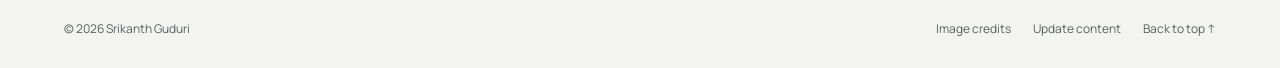
==== commit 6c91eaf1: "Update contact details portraits and PDF resume" ====
--- a/index.html
+++ b/index.html
@@ -1,2 +1,2 @@
-<!DOCTYPE html><html lang="en" data-theme="light"><head><meta charSet="utf-8"/><meta name="viewport" content="width=device-width, initial-scale=1"/><link rel="stylesheet" href="/_next/static/css/index.BR3_5TIY.css" data-rsc-css-href="/_next/static/css/index.BR3_5TIY.css" data-precedence="vite-rsc/importer-resources"/><link rel="modulepreload" fetchPriority="low" href="/_next/static/chunks/index-Cx0s6wVV.js"/><script src="/_next/static/chunks/rolldown-runtime-C60lm6uB.js" type="module" async=""></script><script src="/_next/static/chunks/framework-D_rUT4EX.js" type="module" async=""></script><link rel="modulepreload" href="/_next/static/chunks/layout-segment-context-DwVxiKSo.js" crossorigin=""/><link rel="modulepreload" href="/_next/static/chunks/site-DZ3_0fSu.js" crossorigin=""/><title>Srikanth Guduri | Senior Software Engineer</title><meta name="description" content="Java, Spring Boot, cloud and full-stack engineering. Explore Srikanth Guduri’s experience, skills, and certifications."/><script>Object.assign(((self[Symbol.for("vinext.navigationRuntime")]??={bootstrap:{routeManifest:null},functions:{}}).bootstrap.rsc??={rsc:[]}),{params:{},nav:{"pathname":"/","searchParams":[]}})</script><link rel="modulepreload" href="/_next/static/chunks/index-Cx0s6wVV.js" />
-</head><body><div class="site-shell"><a class="skip" href="#main">Skip to content</a><header class="nav-wrap"><a href="/" class="logo" aria-label="Srikanth Guduri home">Srikanth Guduri<span class="brand-role">Software Engineer</span></a><nav aria-label="Main navigation"><a aria-current="page" href="/">Home</a><a href="/portfolio/">Resume &amp; portfolio</a><a href="#contact">Contact me <svg xmlns="http://www.w3.org/2000/svg" width="14" height="14" viewBox="0 0 24 24" fill="none" stroke="currentColor" stroke-width="2" stroke-linecap="round" stroke-linejoin="round" class="lucide lucide-arrow-up-right" aria-hidden="true"><path d="M7 7h10v10"></path><path d="M7 17 17 7"></path></svg></a></nav><button type="button" tabindex="0" data-slot="button" aria-label="Switch to dark theme" class="group/button inline-flex shrink-0 items-center justify-center rounded-lg border border-transparent bg-clip-padding text-sm font-medium whitespace-nowrap transition-all outline-none select-none focus-visible:border-ring focus-visible:ring-3 focus-visible:ring-ring/50 active:not-aria-[haspopup]:translate-y-px disabled:pointer-events-none disabled:opacity-50 aria-invalid:border-destructive aria-invalid:ring-3 aria-invalid:ring-destructive/20 dark:aria-invalid:border-destructive/50 dark:aria-invalid:ring-destructive/40 [&amp;_svg]:pointer-events-none [&amp;_svg]:shrink-0 [&amp;_svg:not([class*=&#x27;size-&#x27;])]:size-4 hover:bg-muted hover:text-foreground aria-expanded:bg-muted aria-expanded:text-foreground dark:hover:bg-muted/50 h-8 gap-1.5 px-2.5 has-data-[icon=inline-end]:pr-2 has-data-[icon=inline-start]:pl-2 theme-button"><svg xmlns="http://www.w3.org/2000/svg" width="18" height="18" viewBox="0 0 24 24" fill="none" stroke="currentColor" stroke-width="2" stroke-linecap="round" stroke-linejoin="round" class="lucide lucide-moon" aria-hidden="true"><path d="M20.985 12.486a9 9 0 1 1-9.473-9.472c.405-.022.617.46.402.803a6 6 0 0 0 8.268 8.268c.344-.215.825-.004.803.401"></path></svg></button></header><main id="main"><section class="hybrid-hero"><div class="hero-topline shell"><span><svg xmlns="http://www.w3.org/2000/svg" width="18" height="18" viewBox="0 0 24 24" fill="none" stroke="currentColor" stroke-width="2" stroke-linecap="round" stroke-linejoin="round" class="lucide lucide-code-xml" aria-hidden="true"><path d="m18 16 4-4-4-4"></path><path d="m6 8-4 4 4 4"></path><path d="m14.5 4-5 16"></path></svg> Java · Cloud · Full stack</span><a href="mailto:srikanth18gsk@gmail.com">Let’s connect <svg xmlns="http://www.w3.org/2000/svg" width="16" height="16" viewBox="0 0 24 24" fill="none" stroke="currentColor" stroke-width="2" stroke-linecap="round" stroke-linejoin="round" class="lucide lucide-arrow-up-right" aria-hidden="true"><path d="M7 7h10v10"></path><path d="M7 17 17 7"></path></svg></a></div><div class="hero-stage shell"><div class="hero-word" aria-hidden="true">Software.</div><div class="developer-note"><span class="code-label">&lt;hello&gt;</span><h1>I’m<br/>Srikanth Guduri<!-- -->.</h1><p>Senior Software Engineer</p><span class="code-label">&lt;/hello&gt;</span><a class="under-link" href="/portfolio/">Explore my experience <svg xmlns="http://www.w3.org/2000/svg" width="18" height="18" viewBox="0 0 24 24" fill="none" stroke="currentColor" stroke-width="2" stroke-linecap="round" stroke-linejoin="round" class="lucide lucide-arrow-up-right" aria-hidden="true"><path d="M7 7h10v10"></path><path d="M7 17 17 7"></path></svg></a></div><figure class="hero-portrait"><img src="/images/srikanth.jpg" alt="Srikanth Guduri outdoors" fetchPriority="high"/><figcaption><svg xmlns="http://www.w3.org/2000/svg" width="18" height="18" viewBox="0 0 24 24" fill="none" stroke="currentColor" stroke-width="2" stroke-linecap="round" stroke-linejoin="round" class="lucide lucide-code-xml" aria-hidden="true"><path d="m18 16 4-4-4-4"></path><path d="m6 8-4 4 4 4"></path><path d="m14.5 4-5 16"></path></svg><span>Built on curiosity.<br/><strong>Focused on quality.</strong></span></figcaption></figure><aside class="developer-card"><span class="code-label">/ developer profile</span><h2>Java, cloud, and full-stack engineering.</h2><div class="profile-tags"><span>Java</span><span>Spring Boot</span><span>AWS</span><span>React</span></div><a class="profile-email" href="mailto:srikanth18gsk@gmail.com">srikanth18gsk@gmail.com<svg xmlns="http://www.w3.org/2000/svg" width="16" height="16" viewBox="0 0 24 24" fill="none" stroke="currentColor" stroke-width="2" stroke-linecap="round" stroke-linejoin="round" class="lucide lucide-arrow-up-right" aria-hidden="true"><path d="M7 7h10v10"></path><path d="M7 17 17 7"></path></svg></a><a class="pill primary" href="/Srikanth_Guduri.docx" download="">Download resume <svg xmlns="http://www.w3.org/2000/svg" width="18" height="18" viewBox="0 0 24 24" fill="none" stroke="currentColor" stroke-width="2" stroke-linecap="round" stroke-linejoin="round" class="lucide lucide-download" aria-hidden="true"><path d="M12 15V3"></path><path d="M21 15v4a2 2 0 0 1-2 2H5a2 2 0 0 1-2-2v-4"></path><path d="m7 10 5 5 5-5"></path></svg></a></aside></div><div class="hero-base shell"><a class="scroll-cue" href="#expertise" aria-label="Explore my skills"><svg xmlns="http://www.w3.org/2000/svg" width="23" height="23" viewBox="0 0 24 24" fill="none" stroke="currentColor" stroke-width="2" stroke-linecap="round" stroke-linejoin="round" class="lucide lucide-arrow-down" aria-hidden="true"><path d="M12 5v14"></path><path d="m19 12-7 7-7-7"></path></svg></a><p>I build reliable backend services, data pipelines, and web applications with Java, Spring Boot, AWS, and React. Explore my experience and get in touch to discuss opportunities on your team.</p><a class="hero-hire" href="mailto:srikanth18gsk@gmail.com?subject=Recruitment%20opportunity">Have a role in mind?<strong>Let’s talk <svg xmlns="http://www.w3.org/2000/svg" width="22" height="22" viewBox="0 0 24 24" fill="none" stroke="currentColor" stroke-width="2" stroke-linecap="round" stroke-linejoin="round" class="lucide lucide-arrow-up-right" aria-hidden="true"><path d="M7 7h10v10"></path><path d="M7 17 17 7"></path></svg></strong></a></div></section><div class="recruiter-strip shell"><span>Backend development</span><span>Cloud &amp; data platforms</span><span>Full-stack applications</span><span>Responsible AI</span></div><section id="expertise" class="shell section visual-expertise"><div class="gallery-heading"><div><p class="eyebrow">01 / THE TOOLKIT</p><h2>From requirements<br/>to <em>reliable software.</em></h2></div><p>Skills across the software<br/>development lifecycle.</p></div><div class="photo-grid"><a class="photo-card" href="/portfolio/#skills"><div class="photo-card-image"><img src="/images/code.jpg" alt="Software development on a computer" loading="lazy"/><span class="photo-arrow"><svg xmlns="http://www.w3.org/2000/svg" width="22" height="22" viewBox="0 0 24 24" fill="none" stroke="currentColor" stroke-width="2" stroke-linecap="round" stroke-linejoin="round" class="lucide lucide-arrow-up-right" aria-hidden="true"><path d="M7 7h10v10"></path><path d="M7 17 17 7"></path></svg></span></div><div class="photo-card-copy"><p class="eyebrow">01 / BACKEND</p><h3>Backend development</h3><p>Spring Boot services and event-driven systems for real-world workflows.</p></div></a><a class="photo-card" href="/portfolio/#skills"><div class="photo-card-image"><img src="/images/detail.jpg" alt="Illuminated server racks at NOIRLab" loading="lazy"/><span class="photo-arrow"><svg xmlns="http://www.w3.org/2000/svg" width="22" height="22" viewBox="0 0 24 24" fill="none" stroke="currentColor" stroke-width="2" stroke-linecap="round" stroke-linejoin="round" class="lucide lucide-arrow-up-right" aria-hidden="true"><path d="M7 7h10v10"></path><path d="M7 17 17 7"></path></svg></span></div><div class="photo-card-copy"><p class="eyebrow">02 / CLOUD</p><h3>Cloud infrastructure</h3><p>AWS, containers, and infrastructure built around production needs.</p></div></a><a class="photo-card" href="/portfolio/#skills"><div class="photo-card-image"><img src="/images/network.jpg" alt="Close-up of an optical fiber" loading="lazy"/><span class="photo-arrow"><svg xmlns="http://www.w3.org/2000/svg" width="22" height="22" viewBox="0 0 24 24" fill="none" stroke="currentColor" stroke-width="2" stroke-linecap="round" stroke-linejoin="round" class="lucide lucide-arrow-up-right" aria-hidden="true"><path d="M7 7h10v10"></path><path d="M7 17 17 7"></path></svg></span></div><div class="photo-card-copy"><p class="eyebrow">03 / DATA</p><h3>Data and integration</h3><p>Kafka, Spark, and Databricks connecting services with useful data.</p></div></a><a class="photo-card" href="/portfolio/#experience"><div class="photo-card-image"><img src="/images/workspace.jpg" alt="Computer workspace for software development" loading="lazy"/><span class="photo-arrow"><svg xmlns="http://www.w3.org/2000/svg" width="22" height="22" viewBox="0 0 24 24" fill="none" stroke="currentColor" stroke-width="2" stroke-linecap="round" stroke-linejoin="round" class="lucide lucide-arrow-up-right" aria-hidden="true"><path d="M7 7h10v10"></path><path d="M7 17 17 7"></path></svg></span></div><div class="photo-card-copy"><p class="eyebrow">04 / FULL STACK</p><h3>Full-stack development</h3><p>React and TypeScript experiences backed by dependable APIs.</p></div></a><a class="photo-card" href="/portfolio/?skill=AI#skills"><div class="photo-card-image"><img src="/images/planning.jpg" alt="Software team reviewing a development retrospective" loading="lazy"/><span class="photo-arrow"><svg xmlns="http://www.w3.org/2000/svg" width="22" height="22" viewBox="0 0 24 24" fill="none" stroke="currentColor" stroke-width="2" stroke-linecap="round" stroke-linejoin="round" class="lucide lucide-arrow-up-right" aria-hidden="true"><path d="M7 7h10v10"></path><path d="M7 17 17 7"></path></svg></span></div><div class="photo-card-copy"><p class="eyebrow">05 / APPLIED AI</p><h3>Responsible AI</h3><p>Assisted coding, testing, and troubleshooting — with human review and careful validation.</p></div></a><a class="photo-card" href="/portfolio/#skills"><div class="photo-card-image"><img src="/images/testing.jpg" alt="Programmer writing Java code with JUnit tests" loading="lazy"/><span class="photo-arrow"><svg xmlns="http://www.w3.org/2000/svg" width="22" height="22" viewBox="0 0 24 24" fill="none" stroke="currentColor" stroke-width="2" stroke-linecap="round" stroke-linejoin="round" class="lucide lucide-arrow-up-right" aria-hidden="true"><path d="M7 7h10v10"></path><path d="M7 17 17 7"></path></svg></span></div><div class="photo-card-copy"><p class="eyebrow">06 / QUALITY</p><h3>Testing and quality</h3><p>Automated tests, observability, and methodical root-cause analysis.</p></div></a></div></section><section id="about" class="about-visual shell"><div class="about-photograph"><img src="/images/city.jpg" alt="New York City skyline at dusk" loading="lazy"/><a href="/credits/">Bruce Emmerling / CC BY-SA 4.0 ↗</a></div><div class="about-text"><p class="eyebrow">02 / ABOUT ME</p><h2>Practical experience.<br/><em>Careful execution.</em></h2><p class="large-copy">I’m a senior software engineer with experience in government and retail platforms. My work spans backend architecture, cloud infrastructure, data processing, and full-stack development. I take features from data modeling and API design through implementation, testing, and production support.</p><p>I focus on maintainable systems, clear communication, and reliable delivery. I also mentor engineers on secure development, automated testing, and responsible use of AI tools.</p><a class="under-link" href="/portfolio/">Explore my experience <svg xmlns="http://www.w3.org/2000/svg" width="18" height="18" viewBox="0 0 24 24" fill="none" stroke="currentColor" stroke-width="2" stroke-linecap="round" stroke-linejoin="round" class="lucide lucide-arrow-up-right" aria-hidden="true"><path d="M7 7h10v10"></path><path d="M7 17 17 7"></path></svg></a></div></section><section class="ai-feature shell section"><div><p class="eyebrow">03 / RESPONSIBLE AI</p><h2>AI-assisted development.<br/><em>Human accountability.</em></h2><p>I use AI tools to support code reviews, refactoring, test creation, and troubleshooting. I validate their outputs for correctness, performance, security, and the handling of sensitive data.</p><a class="pill primary" href="/portfolio/?skill=AI#skills">Explore my AI skills <svg xmlns="http://www.w3.org/2000/svg" width="18" height="18" viewBox="0 0 24 24" fill="none" stroke="currentColor" stroke-width="2" stroke-linecap="round" stroke-linejoin="round" class="lucide lucide-arrow-up-right" aria-hidden="true"><path d="M7 7h10v10"></path><path d="M7 17 17 7"></path></svg></a></div><img src="/images/planning.jpg" alt="Software team reviewing a development retrospective" loading="lazy"/></section><section id="contact" class="contact shell section"><p class="eyebrow">04 / LET’S CONNECT</p><h2>Hiring a software engineer?<br/><a href="mailto:srikanth18gsk@gmail.com">Let’s discuss your team.<svg xmlns="http://www.w3.org/2000/svg" width="24" height="24" viewBox="0 0 24 24" fill="none" stroke="currentColor" stroke-width="2" stroke-linecap="round" stroke-linejoin="round" class="lucide lucide-arrow-up-right" aria-hidden="true"><path d="M7 7h10v10"></path><path d="M7 17 17 7"></path></svg></a></h2><p class="hiring-copy">For Java, backend, cloud, or full-stack roles, email me the job description and a little about your team. You can also review my resume or connect with me on LinkedIn.</p><div class="contact-cta"><a class="pill primary" href="mailto:srikanth18gsk@gmail.com?subject=Recruitment%20opportunity">Email me about an opportunity <svg xmlns="http://www.w3.org/2000/svg" width="18" height="18" viewBox="0 0 24 24" fill="none" stroke="currentColor" stroke-width="2" stroke-linecap="round" stroke-linejoin="round" class="lucide lucide-arrow-up-right" aria-hidden="true"><path d="M7 7h10v10"></path><path d="M7 17 17 7"></path></svg></a><a class="pill resume-outline" href="/Srikanth_Guduri.docx" download="">Download resume <svg xmlns="http://www.w3.org/2000/svg" width="18" height="18" viewBox="0 0 24 24" fill="none" stroke="currentColor" stroke-width="2" stroke-linecap="round" stroke-linejoin="round" class="lucide lucide-download" aria-hidden="true"><path d="M12 15V3"></path><path d="M21 15v4a2 2 0 0 1-2 2H5a2 2 0 0 1-2-2v-4"></path><path d="m7 10 5 5 5-5"></path></svg></a></div><div class="contact-bottom"><div class="email-row"><a href="mailto:srikanth18gsk@gmail.com">srikanth18gsk@gmail.com</a><button type="button" tabindex="0" data-slot="button" aria-label="Copy email address" class="group/button inline-flex shrink-0 items-center justify-center rounded-lg border border-transparent bg-clip-padding text-sm font-medium whitespace-nowrap transition-all outline-none select-none focus-visible:border-ring focus-visible:ring-3 focus-visible:ring-ring/50 active:not-aria-[haspopup]:translate-y-px disabled:pointer-events-none disabled:opacity-50 aria-invalid:border-destructive aria-invalid:ring-3 aria-invalid:ring-destructive/20 dark:aria-invalid:border-destructive/50 dark:aria-invalid:ring-destructive/40 [&amp;_svg]:pointer-events-none [&amp;_svg]:shrink-0 [&amp;_svg:not([class*=&#x27;size-&#x27;])]:size-4 hover:bg-muted hover:text-foreground aria-expanded:bg-muted aria-expanded:text-foreground dark:hover:bg-muted/50 h-8 gap-1.5 px-2.5 has-data-[icon=inline-end]:pr-2 has-data-[icon=inline-start]:pl-2 icon-btn"><svg xmlns="http://www.w3.org/2000/svg" width="18" height="18" viewBox="0 0 24 24" fill="none" stroke="currentColor" stroke-width="2" stroke-linecap="round" stroke-linejoin="round" class="lucide lucide-copy" aria-hidden="true"><rect width="14" height="14" x="8" y="8" rx="2" ry="2"></rect><path d="M4 16c-1.1 0-2-.9-2-2V4c0-1.1.9-2 2-2h10c1.1 0 2 .9 2 2"></path></svg></button><span class="copy-status" role="status"></span></div><div class="social-links"><a href="https://www.linkedin.com/in/srikanthgsk">LinkedIn <svg xmlns="http://www.w3.org/2000/svg" width="16" height="16" viewBox="0 0 24 24" fill="none" stroke="currentColor" stroke-width="2" stroke-linecap="round" stroke-linejoin="round" class="lucide lucide-arrow-up-right" aria-hidden="true"><path d="M7 7h10v10"></path><path d="M7 17 17 7"></path></svg></a><a href="https://github.com/guds12">GitHub <svg xmlns="http://www.w3.org/2000/svg" width="16" height="16" viewBox="0 0 24 24" fill="none" stroke="currentColor" stroke-width="2" stroke-linecap="round" stroke-linejoin="round" class="lucide lucide-arrow-up-right" aria-hidden="true"><path d="M7 7h10v10"></path><path d="M7 17 17 7"></path></svg></a></div></div></section></main><footer class="footer shell"><span>© <!-- -->2026<!-- --> <!-- -->Srikanth Guduri</span><div><a href="/credits/">Image credits</a><a href="/studio/">Update content</a><a href="#main">Back to top ↑</a></div></footer></div><script type="module" src="/_next/static/chunks/index-Cx0s6wVV.js" id="_R_" async=""></script><script>((self[Symbol.for("vinext.navigationRuntime")]??={bootstrap:{routeManifest:null},functions:{}}).bootstrap.rsc??={rsc:[]}).rsc.push("0:{\"page:/\":\"$L1\",\"layout:/\":\"$L2\",\"route:/\":\"$L3\",\"__route\":\"route:/\",\"__interceptionContext\":null,\"__layoutIds\":[\"layout:/\"],\"__rootLayout\":\"/\",\"__bfcacheSegmentIdentities\":{\"layout:/\":\"[\\\"layout\\\",\\\"layout:/\\\",\\\"root-boundary:/\\\",\\\"\\\"]\",\"page:/\":\"[\\\"page\\\",\\\"page:/\\\",\\\"root-boundary:/\\\",\\\"\\\"]\"},\"__srcPage\":[\"page\"],\"__layoutFlags\":{\"layout:/\":\"s\"},\"__artifactCompatibility\":{\"schemaVersion\":1,\"graphVersion\":\"app-route-graph:1177fd80f83fa7b0\",\"deploymentVersion\":\"9d6cefc8-ff79-4b20-8685-128895ec73e8\",\"appElementsSchemaVersion\":1,\"rscPayloadSchemaVersion\":1,\"rootBoundaryId\":\"/\",\"renderEpoch\":null}}\n")</script><script>((self[Symbol.for("vinext.navigationRuntime")]??={bootstrap:{routeManifest:null},functions:{}}).bootstrap.rsc??={rsc:[]}).rsc.push("4:I[\"8c0f216c4604\",[],\"Children\",1]\n")</script><script>((self[Symbol.for("vinext.navigationRuntime")]??={bootstrap:{routeManifest:null},functions:{}}).bootstrap.rsc??={rsc:[]}).rsc.push("5:I[\"593f344dc510\",[],\"GlobalErrorBoundary\",1]\n")</script><script>((self[Symbol.for("vinext.navigationRuntime")]??={bootstrap:{routeManifest:null},functions:{}}).bootstrap.rsc??={rsc:[]}).rsc.push("6:I[\"0b874ad30386\",[],\"default\",1]\n")</script><script>((self[Symbol.for("vinext.navigationRuntime")]??={bootstrap:{routeManifest:null},functions:{}}).bootstrap.rsc??={rsc:[]}).rsc.push("7:I[\"593f344dc510\",[],\"ErrorBoundary\",1]\n")</script><script>((self[Symbol.for("vinext.navigationRuntime")]??={bootstrap:{routeManifest:null},functions:{}}).bootstrap.rsc??={rsc:[]}).rsc.push("8:I[\"15c18cfaeeff\",[],\"LayoutSegmentProvider\",1]\n")</script><script>((self[Symbol.for("vinext.navigationRuntime")]??={bootstrap:{routeManifest:null},functions:{}}).bootstrap.rsc??={rsc:[]}).rsc.push("9:I[\"8c0f216c4604\",[],\"Slot\",1]\n")</script><script>((self[Symbol.for("vinext.navigationRuntime")]??={bootstrap:{routeManifest:null},functions:{}}).bootstrap.rsc??={rsc:[]}).rsc.push("a:I[\"593f344dc510\",[],\"NotFoundBoundary\",1]\n")</script><script>((self[Symbol.for("vinext.navigationRuntime")]??={bootstrap:{routeManifest:null},functions:{}}).bootstrap.rsc??={rsc:[]}).rsc.push("b:I[\"9276801271d6\",[],\"AppRouterScrollTarget\",1]\n")</script><script>((self[Symbol.for("vinext.navigationRuntime")]??={bootstrap:{routeManifest:null},functions:{}}).bootstrap.rsc??={rsc:[]}).rsc.push("c:I[\"593f344dc510\",[],\"RedirectBoundary\",1]\n")</script><script>((self[Symbol.for("vinext.navigationRuntime")]??={bootstrap:{routeManifest:null},functions:{}}).bootstrap.rsc??={rsc:[]}).rsc.push(":HL[\"/_next/static/css/index.BR3_5TIY.css\",\"style\"     ]\n")</script><script>((self[Symbol.for("vinext.navigationRuntime")]??={bootstrap:{routeManifest:null},functions:{}}).bootstrap.rsc??={rsc:[]}).rsc.push("2:[[[\"$\",\"link\",\"css:/_next/static/css/index.BR3_5TIY.css\",{\"rel\":\"stylesheet\",\"precedence\":\"vite-rsc/importer-resources\",\"href\":\"/_next/static/css/index.BR3_5TIY.css\",\"data-rsc-css-href\":\"/_next/static/css/index.BR3_5TIY.css\"}],\"$undefined\"],[\"$\",\"html\",null,{\"lang\":\"en\",\"data-theme\":\"light\",\"children\":[\"$\",\"body\",null,{\"children\":[\"$\",\"$L4\",null,{}]}]}]]\n")</script><script>((self[Symbol.for("vinext.navigationRuntime")]??={bootstrap:{routeManifest:null},functions:{}}).bootstrap.rsc??={rsc:[]}).rsc.push("3:[[[\"$\",\"meta\",null,{\"charSet\":\"utf-8\"}],[[\"$\",\"title\",\"0\",{\"children\":\"Srikanth Guduri | Senior Software Engineer\"}],[\"$\",\"meta\",\"1\",{\"name\":\"description\",\"content\":\"Java, Spring Boot, cloud and full-stack engineering. Explore Srikanth Guduri’s experience, skills, and certifications.\"}]],[[\"$\",\"meta\",\"0\",{\"name\":\"viewport\",\"content\":\"width=device-width, initial-scale=1\"}]]],[\"$\",\"$L5\",null,{\"fallback\":\"$6\",\"children\":[\"$\",\"$L7\",null,{\"fallback\":\"$6\",\"children\":[\"$\",\"$L8\",null,{\"providerId\":\"layout:/\",\"segmentMap\":{\"children\":[]},\"children\":[\"$\",\"$L9\",null,{\"id\":\"layout:/\",\"parallelSlots\":\"$undefined\",\"children\":[\"$\",\"$La\",null,{\"resetKey\":\"\",\"fallback\":[[\"$\",\"title\",null,{\"children\":\"404: This page could not be found.\"}],[\"$\",\"div\",null,{\"style\":{\"fontFamily\":\"system-ui,\\\"Segoe UI\\\",Roboto,Helvetica,Arial,sans-serif,\\\"Apple Color Emoji\\\",\\\"Segoe UI Emoji\\\"\",\"height\":\"100vh\",\"textAlign\":\"center\",\"display\":\"flex\",\"flexDirection\":\"column\",\"alignItems\":\"center\",\"justifyContent\":\"center\"},\"children\":[\"$\",\"div\",null,{\"children\":[[\"$\",\"style\",null,{\"dangerouslySetInnerHTML\":{\"__html\":\"body{color:#000;background:#fff;margin:0}.next-error-h1{border-right:1px solid rgba(0,0,0,.3)}@media (prefers-color-scheme:dark){body{color:#fff;background:#000}.next-error-h1{border-right:1px solid rgba(255,255,255,.3)}}\"}}],[\"$\",\"h1\",null,{\"className\":\"next-error-h1\",\"style\":{\"display\":\"inline-block\",\"margin\":\"0 20px 0 0\",\"padding\":\"0 23px 0 0\",\"fontSize\":24,\"fontWeight\":500,\"verticalAlign\":\"top\",\"lineHeight\":\"49px\"},\"children\":404}],[\"$\",\"div\",null,{\"style\":{\"display\":\"inline-block\"},\"children\":[\"$\",\"h2\",null,{\"style\":{\"fontSize\":14,\"fontWeight\":400,\"lineHeight\":\"49px\",\"margin\":0},\"children\":\"This page could not be found.\"}]}]]}]}]],\"children\":[\"$\",\"$Lb\",null,{\"children\":[\"$\",\"$Lc\",null,{\"children\":[[\"$\",\"$L8\",null,{\"providerId\":\"page:/\",\"segmentMap\":{\"children\":[\"__PAGE__\"]},\"children\":[\"$\",\"$L9\",null,{\"id\":\"page:/\"}]}],null]}]}]}]}]}]}]}],null,null]\n")</script><script>((self[Symbol.for("vinext.navigationRuntime")]??={bootstrap:{routeManifest:null},functions:{}}).bootstrap.rsc??={rsc:[]}).rsc.push("d:I[\"b85b39017127\",[],\"Site\",1]\n")</script><script>((self[Symbol.for("vinext.navigationRuntime")]??={bootstrap:{routeManifest:null},functions:{}}).bootstrap.rsc??={rsc:[]}).rsc.push("e:I[\"b85b39017127\",[],\"HomeContent\",1]\n")</script><script>((self[Symbol.for("vinext.navigationRuntime")]??={bootstrap:{routeManifest:null},functions:{}}).bootstrap.rsc??={rsc:[]}).rsc.push("1:[\"$\",\"$Ld\",null,{\"children\":[\"$\",\"$Le\",null,{}]}]\n")</script><script>Object.assign(((self[Symbol.for("vinext.navigationRuntime")]??={bootstrap:{routeManifest:null},functions:{}}).bootstrap.rsc??={rsc:[]}),{"initialCacheKind":"static"});((self[Symbol.for("vinext.navigationRuntime")]??={bootstrap:{routeManifest:null},functions:{}}).bootstrap.rsc??={rsc:[]}).done=true</script></body></html>+<!DOCTYPE html><html lang="en" data-theme="light"><head><meta charSet="utf-8"/><meta name="viewport" content="width=device-width, initial-scale=1"/><link rel="stylesheet" href="/_next/static/css/index.hxGEBp2H.css" data-rsc-css-href="/_next/static/css/index.hxGEBp2H.css" data-precedence="vite-rsc/importer-resources"/><link rel="modulepreload" fetchPriority="low" href="/_next/static/chunks/index-RQc_5A0s.js"/><script src="/_next/static/chunks/rolldown-runtime-C60lm6uB.js" type="module" async=""></script><script src="/_next/static/chunks/framework-D_rUT4EX.js" type="module" async=""></script><link rel="modulepreload" href="/_next/static/chunks/layout-segment-context-D_GNMUsY.js" crossorigin=""/><link rel="modulepreload" href="/_next/static/chunks/site-IGY4FhF8.js" crossorigin=""/><title>Srikanth Guduri | Senior Software Engineer</title><meta name="description" content="Java, Spring Boot, cloud and full-stack engineering. Explore Srikanth Guduri’s experience, skills, and certifications."/><script>Object.assign(((self[Symbol.for("vinext.navigationRuntime")]??={bootstrap:{routeManifest:null},functions:{}}).bootstrap.rsc??={rsc:[]}),{params:{},nav:{"pathname":"/","searchParams":[]}})</script><link rel="modulepreload" href="/_next/static/chunks/index-RQc_5A0s.js" />
+</head><body><div class="site-shell"><a class="skip" href="#main">Skip to content</a><header class="nav-wrap"><a href="/" class="logo" aria-label="Srikanth Guduri home">Srikanth Guduri<span class="brand-role">Software Engineer</span></a><nav aria-label="Main navigation"><a aria-current="page" href="/">Home</a><a href="/portfolio/">Resume &amp; portfolio</a><a href="#contact">Contact me <svg xmlns="http://www.w3.org/2000/svg" width="14" height="14" viewBox="0 0 24 24" fill="none" stroke="currentColor" stroke-width="2" stroke-linecap="round" stroke-linejoin="round" class="lucide lucide-arrow-up-right" aria-hidden="true"><path d="M7 7h10v10"></path><path d="M7 17 17 7"></path></svg></a></nav><button type="button" tabindex="0" data-slot="button" aria-label="Switch to dark theme" class="group/button inline-flex shrink-0 items-center justify-center rounded-lg border border-transparent bg-clip-padding text-sm font-medium whitespace-nowrap transition-all outline-none select-none focus-visible:border-ring focus-visible:ring-3 focus-visible:ring-ring/50 active:not-aria-[haspopup]:translate-y-px disabled:pointer-events-none disabled:opacity-50 aria-invalid:border-destructive aria-invalid:ring-3 aria-invalid:ring-destructive/20 dark:aria-invalid:border-destructive/50 dark:aria-invalid:ring-destructive/40 [&amp;_svg]:pointer-events-none [&amp;_svg]:shrink-0 [&amp;_svg:not([class*=&#x27;size-&#x27;])]:size-4 hover:bg-muted hover:text-foreground aria-expanded:bg-muted aria-expanded:text-foreground dark:hover:bg-muted/50 h-8 gap-1.5 px-2.5 has-data-[icon=inline-end]:pr-2 has-data-[icon=inline-start]:pl-2 theme-button"><svg xmlns="http://www.w3.org/2000/svg" width="18" height="18" viewBox="0 0 24 24" fill="none" stroke="currentColor" stroke-width="2" stroke-linecap="round" stroke-linejoin="round" class="lucide lucide-moon" aria-hidden="true"><path d="M20.985 12.486a9 9 0 1 1-9.473-9.472c.405-.022.617.46.402.803a6 6 0 0 0 8.268 8.268c.344-.215.825-.004.803.401"></path></svg></button></header><main id="main"><section class="hybrid-hero"><div class="hero-topline shell"><span><svg xmlns="http://www.w3.org/2000/svg" width="18" height="18" viewBox="0 0 24 24" fill="none" stroke="currentColor" stroke-width="2" stroke-linecap="round" stroke-linejoin="round" class="lucide lucide-code-xml" aria-hidden="true"><path d="m18 16 4-4-4-4"></path><path d="m6 8-4 4 4 4"></path><path d="m14.5 4-5 16"></path></svg> Java · Cloud · Full stack</span><a href="mailto:sguduri997@gmail.com">Let’s connect <svg xmlns="http://www.w3.org/2000/svg" width="16" height="16" viewBox="0 0 24 24" fill="none" stroke="currentColor" stroke-width="2" stroke-linecap="round" stroke-linejoin="round" class="lucide lucide-arrow-up-right" aria-hidden="true"><path d="M7 7h10v10"></path><path d="M7 17 17 7"></path></svg></a></div><div class="hero-stage shell"><div class="hero-word" aria-hidden="true">Software.</div><div class="developer-note"><span class="code-label">&lt;hello&gt;</span><h1>I’m<br/>Srikanth Guduri<!-- -->.</h1><p>Senior Software Engineer</p><span class="code-label">&lt;/hello&gt;</span><a class="under-link" href="/portfolio/">Explore my experience <svg xmlns="http://www.w3.org/2000/svg" width="18" height="18" viewBox="0 0 24 24" fill="none" stroke="currentColor" stroke-width="2" stroke-linecap="round" stroke-linejoin="round" class="lucide lucide-arrow-up-right" aria-hidden="true"><path d="M7 7h10v10"></path><path d="M7 17 17 7"></path></svg></a></div><figure class="hero-portrait"><img src="/images/srikanth-portrait.jpeg" alt="Srikanth Guduri smiling indoors" fetchPriority="high"/><figcaption><svg xmlns="http://www.w3.org/2000/svg" width="18" height="18" viewBox="0 0 24 24" fill="none" stroke="currentColor" stroke-width="2" stroke-linecap="round" stroke-linejoin="round" class="lucide lucide-code-xml" aria-hidden="true"><path d="m18 16 4-4-4-4"></path><path d="m6 8-4 4 4 4"></path><path d="m14.5 4-5 16"></path></svg><span>Built on curiosity.<br/><strong>Focused on quality.</strong></span></figcaption></figure><aside class="developer-card"><span class="code-label">/ developer profile</span><h2>Java, cloud, and full-stack engineering.</h2><div class="profile-tags"><span>Java</span><span>Spring Boot</span><span>AWS</span><span>React</span></div><a class="profile-email" href="mailto:sguduri997@gmail.com">sguduri997@gmail.com<svg xmlns="http://www.w3.org/2000/svg" width="16" height="16" viewBox="0 0 24 24" fill="none" stroke="currentColor" stroke-width="2" stroke-linecap="round" stroke-linejoin="round" class="lucide lucide-arrow-up-right" aria-hidden="true"><path d="M7 7h10v10"></path><path d="M7 17 17 7"></path></svg></a><a class="pill primary" href="/Srikanth_Guduri.pdf" download="">Download resume <svg xmlns="http://www.w3.org/2000/svg" width="18" height="18" viewBox="0 0 24 24" fill="none" stroke="currentColor" stroke-width="2" stroke-linecap="round" stroke-linejoin="round" class="lucide lucide-download" aria-hidden="true"><path d="M12 15V3"></path><path d="M21 15v4a2 2 0 0 1-2 2H5a2 2 0 0 1-2-2v-4"></path><path d="m7 10 5 5 5-5"></path></svg></a></aside></div><div class="hero-base shell"><a class="scroll-cue" href="#expertise" aria-label="Explore my skills"><svg xmlns="http://www.w3.org/2000/svg" width="23" height="23" viewBox="0 0 24 24" fill="none" stroke="currentColor" stroke-width="2" stroke-linecap="round" stroke-linejoin="round" class="lucide lucide-arrow-down" aria-hidden="true"><path d="M12 5v14"></path><path d="m19 12-7 7-7-7"></path></svg></a><p>I build reliable backend services, data pipelines, and web applications with Java, Spring Boot, AWS, and React. Explore my experience and get in touch to discuss opportunities on your team.</p><a class="hero-hire" href="mailto:sguduri997@gmail.com?subject=Recruitment%20opportunity">Have a role in mind?<strong>Let’s talk <svg xmlns="http://www.w3.org/2000/svg" width="22" height="22" viewBox="0 0 24 24" fill="none" stroke="currentColor" stroke-width="2" stroke-linecap="round" stroke-linejoin="round" class="lucide lucide-arrow-up-right" aria-hidden="true"><path d="M7 7h10v10"></path><path d="M7 17 17 7"></path></svg></strong></a></div></section><div class="recruiter-strip shell"><span>Backend development</span><span>Cloud &amp; data platforms</span><span>Full-stack applications</span><span>Responsible AI</span></div><section id="expertise" class="shell section visual-expertise"><div class="gallery-heading"><div><p class="eyebrow">01 / THE TOOLKIT</p><h2>From requirements<br/>to <em>reliable software.</em></h2></div><p>Skills across the software<br/>development lifecycle.</p></div><div class="photo-grid"><a class="photo-card" href="/portfolio/#skills"><div class="photo-card-image"><img src="/images/code.jpg" alt="Software development on a computer" loading="lazy"/><span class="photo-arrow"><svg xmlns="http://www.w3.org/2000/svg" width="22" height="22" viewBox="0 0 24 24" fill="none" stroke="currentColor" stroke-width="2" stroke-linecap="round" stroke-linejoin="round" class="lucide lucide-arrow-up-right" aria-hidden="true"><path d="M7 7h10v10"></path><path d="M7 17 17 7"></path></svg></span></div><div class="photo-card-copy"><p class="eyebrow">01 / BACKEND</p><h3>Backend development</h3><p>Spring Boot services and event-driven systems for real-world workflows.</p></div></a><a class="photo-card" href="/portfolio/#skills"><div class="photo-card-image"><img src="/images/detail.jpg" alt="Illuminated server racks at NOIRLab" loading="lazy"/><span class="photo-arrow"><svg xmlns="http://www.w3.org/2000/svg" width="22" height="22" viewBox="0 0 24 24" fill="none" stroke="currentColor" stroke-width="2" stroke-linecap="round" stroke-linejoin="round" class="lucide lucide-arrow-up-right" aria-hidden="true"><path d="M7 7h10v10"></path><path d="M7 17 17 7"></path></svg></span></div><div class="photo-card-copy"><p class="eyebrow">02 / CLOUD</p><h3>Cloud infrastructure</h3><p>AWS, containers, and infrastructure built around production needs.</p></div></a><a class="photo-card" href="/portfolio/#skills"><div class="photo-card-image"><img src="/images/network.jpg" alt="Close-up of an optical fiber" loading="lazy"/><span class="photo-arrow"><svg xmlns="http://www.w3.org/2000/svg" width="22" height="22" viewBox="0 0 24 24" fill="none" stroke="currentColor" stroke-width="2" stroke-linecap="round" stroke-linejoin="round" class="lucide lucide-arrow-up-right" aria-hidden="true"><path d="M7 7h10v10"></path><path d="M7 17 17 7"></path></svg></span></div><div class="photo-card-copy"><p class="eyebrow">03 / DATA</p><h3>Data and integration</h3><p>Kafka, Spark, and Databricks connecting services with useful data.</p></div></a><a class="photo-card" href="/portfolio/#experience"><div class="photo-card-image"><img src="/images/workspace.jpg" alt="Computer workspace for software development" loading="lazy"/><span class="photo-arrow"><svg xmlns="http://www.w3.org/2000/svg" width="22" height="22" viewBox="0 0 24 24" fill="none" stroke="currentColor" stroke-width="2" stroke-linecap="round" stroke-linejoin="round" class="lucide lucide-arrow-up-right" aria-hidden="true"><path d="M7 7h10v10"></path><path d="M7 17 17 7"></path></svg></span></div><div class="photo-card-copy"><p class="eyebrow">04 / FULL STACK</p><h3>Full-stack development</h3><p>React and TypeScript experiences backed by dependable APIs.</p></div></a><a class="photo-card" href="/portfolio/?skill=AI#skills"><div class="photo-card-image"><img src="/images/planning.jpg" alt="Software team reviewing a development retrospective" loading="lazy"/><span class="photo-arrow"><svg xmlns="http://www.w3.org/2000/svg" width="22" height="22" viewBox="0 0 24 24" fill="none" stroke="currentColor" stroke-width="2" stroke-linecap="round" stroke-linejoin="round" class="lucide lucide-arrow-up-right" aria-hidden="true"><path d="M7 7h10v10"></path><path d="M7 17 17 7"></path></svg></span></div><div class="photo-card-copy"><p class="eyebrow">05 / APPLIED AI</p><h3>Responsible AI</h3><p>Assisted coding, testing, and troubleshooting — with human review and careful validation.</p></div></a><a class="photo-card" href="/portfolio/#skills"><div class="photo-card-image"><img src="/images/testing.jpg" alt="Programmer writing Java code with JUnit tests" loading="lazy"/><span class="photo-arrow"><svg xmlns="http://www.w3.org/2000/svg" width="22" height="22" viewBox="0 0 24 24" fill="none" stroke="currentColor" stroke-width="2" stroke-linecap="round" stroke-linejoin="round" class="lucide lucide-arrow-up-right" aria-hidden="true"><path d="M7 7h10v10"></path><path d="M7 17 17 7"></path></svg></span></div><div class="photo-card-copy"><p class="eyebrow">06 / QUALITY</p><h3>Testing and quality</h3><p>Automated tests, observability, and methodical root-cause analysis.</p></div></a></div></section><section id="about" class="about-visual shell"><div class="about-photograph"><img src="/images/srikanth-cycling.jpeg" alt="Srikanth Guduri outdoors with his bicycle at sunset" loading="lazy"/></div><div class="about-text"><p class="eyebrow">02 / ABOUT ME</p><h2>Practical experience.<br/><em>Careful execution.</em></h2><p class="large-copy">I’m a senior software engineer with experience in government and retail platforms. My work spans backend architecture, cloud infrastructure, data processing, and full-stack development. I take features from data modeling and API design through implementation, testing, and production support.</p><p>I focus on maintainable systems, clear communication, and reliable delivery. I also mentor engineers on secure development, automated testing, and responsible use of AI tools.</p><a class="under-link" href="/portfolio/">Explore my experience <svg xmlns="http://www.w3.org/2000/svg" width="18" height="18" viewBox="0 0 24 24" fill="none" stroke="currentColor" stroke-width="2" stroke-linecap="round" stroke-linejoin="round" class="lucide lucide-arrow-up-right" aria-hidden="true"><path d="M7 7h10v10"></path><path d="M7 17 17 7"></path></svg></a></div></section><section class="ai-feature shell section"><div><p class="eyebrow">03 / RESPONSIBLE AI</p><h2>AI-assisted development.<br/><em>Human accountability.</em></h2><p>I use AI tools to support code reviews, refactoring, test creation, and troubleshooting. I validate their outputs for correctness, performance, security, and the handling of sensitive data.</p><a class="pill primary" href="/portfolio/?skill=AI#skills">Explore my AI skills <svg xmlns="http://www.w3.org/2000/svg" width="18" height="18" viewBox="0 0 24 24" fill="none" stroke="currentColor" stroke-width="2" stroke-linecap="round" stroke-linejoin="round" class="lucide lucide-arrow-up-right" aria-hidden="true"><path d="M7 7h10v10"></path><path d="M7 17 17 7"></path></svg></a></div><img src="/images/planning.jpg" alt="Software team reviewing a development retrospective" loading="lazy"/></section><section id="contact" class="contact shell section"><p class="eyebrow">04 / LET’S CONNECT</p><h2>Hiring a software engineer?<br/><a href="mailto:sguduri997@gmail.com">Let’s discuss your team.<svg xmlns="http://www.w3.org/2000/svg" width="24" height="24" viewBox="0 0 24 24" fill="none" stroke="currentColor" stroke-width="2" stroke-linecap="round" stroke-linejoin="round" class="lucide lucide-arrow-up-right" aria-hidden="true"><path d="M7 7h10v10"></path><path d="M7 17 17 7"></path></svg></a></h2><p class="hiring-copy">For Java, backend, cloud, or full-stack roles, email me the job description and a little about your team. You can also review my resume or connect with me on LinkedIn.</p><div class="contact-cta"><a class="pill primary" href="mailto:sguduri997@gmail.com?subject=Recruitment%20opportunity">Email me about an opportunity <svg xmlns="http://www.w3.org/2000/svg" width="18" height="18" viewBox="0 0 24 24" fill="none" stroke="currentColor" stroke-width="2" stroke-linecap="round" stroke-linejoin="round" class="lucide lucide-arrow-up-right" aria-hidden="true"><path d="M7 7h10v10"></path><path d="M7 17 17 7"></path></svg></a><a class="pill resume-outline" href="/Srikanth_Guduri.pdf" download="">Download resume <svg xmlns="http://www.w3.org/2000/svg" width="18" height="18" viewBox="0 0 24 24" fill="none" stroke="currentColor" stroke-width="2" stroke-linecap="round" stroke-linejoin="round" class="lucide lucide-download" aria-hidden="true"><path d="M12 15V3"></path><path d="M21 15v4a2 2 0 0 1-2 2H5a2 2 0 0 1-2-2v-4"></path><path d="m7 10 5 5 5-5"></path></svg></a></div><div class="contact-bottom"><div class="email-row"><a href="mailto:sguduri997@gmail.com">sguduri997@gmail.com</a><button type="button" tabindex="0" data-slot="button" aria-label="Copy email address" class="group/button inline-flex shrink-0 items-center justify-center rounded-lg border border-transparent bg-clip-padding text-sm font-medium whitespace-nowrap transition-all outline-none select-none focus-visible:border-ring focus-visible:ring-3 focus-visible:ring-ring/50 active:not-aria-[haspopup]:translate-y-px disabled:pointer-events-none disabled:opacity-50 aria-invalid:border-destructive aria-invalid:ring-3 aria-invalid:ring-destructive/20 dark:aria-invalid:border-destructive/50 dark:aria-invalid:ring-destructive/40 [&amp;_svg]:pointer-events-none [&amp;_svg]:shrink-0 [&amp;_svg:not([class*=&#x27;size-&#x27;])]:size-4 hover:bg-muted hover:text-foreground aria-expanded:bg-muted aria-expanded:text-foreground dark:hover:bg-muted/50 h-8 gap-1.5 px-2.5 has-data-[icon=inline-end]:pr-2 has-data-[icon=inline-start]:pl-2 icon-btn"><svg xmlns="http://www.w3.org/2000/svg" width="18" height="18" viewBox="0 0 24 24" fill="none" stroke="currentColor" stroke-width="2" stroke-linecap="round" stroke-linejoin="round" class="lucide lucide-copy" aria-hidden="true"><rect width="14" height="14" x="8" y="8" rx="2" ry="2"></rect><path d="M4 16c-1.1 0-2-.9-2-2V4c0-1.1.9-2 2-2h10c1.1 0 2 .9 2 2"></path></svg></button><span class="copy-status" role="status"></span></div><div class="social-links"><a href="tel:9137429655">9137429655</a><a href="https://www.linkedin.com/in/guds12/">LinkedIn <svg xmlns="http://www.w3.org/2000/svg" width="16" height="16" viewBox="0 0 24 24" fill="none" stroke="currentColor" stroke-width="2" stroke-linecap="round" stroke-linejoin="round" class="lucide lucide-arrow-up-right" aria-hidden="true"><path d="M7 7h10v10"></path><path d="M7 17 17 7"></path></svg></a><a href="https://github.com/guds12">GitHub <svg xmlns="http://www.w3.org/2000/svg" width="16" height="16" viewBox="0 0 24 24" fill="none" stroke="currentColor" stroke-width="2" stroke-linecap="round" stroke-linejoin="round" class="lucide lucide-arrow-up-right" aria-hidden="true"><path d="M7 7h10v10"></path><path d="M7 17 17 7"></path></svg></a></div></div></section></main><footer class="footer shell"><span>© <!-- -->2026<!-- --> <!-- -->Srikanth Guduri</span><div><a href="/credits/">Image credits</a><a href="/studio/">Update content</a><a href="#main">Back to top ↑</a></div></footer></div><script type="module" src="/_next/static/chunks/index-RQc_5A0s.js" id="_R_" async=""></script><script>((self[Symbol.for("vinext.navigationRuntime")]??={bootstrap:{routeManifest:null},functions:{}}).bootstrap.rsc??={rsc:[]}).rsc.push("0:{\"page:/\":\"$L1\",\"layout:/\":\"$L2\",\"route:/\":\"$L3\",\"__route\":\"route:/\",\"__interceptionContext\":null,\"__layoutIds\":[\"layout:/\"],\"__rootLayout\":\"/\",\"__bfcacheSegmentIdentities\":{\"layout:/\":\"[\\\"layout\\\",\\\"layout:/\\\",\\\"root-boundary:/\\\",\\\"\\\"]\",\"page:/\":\"[\\\"page\\\",\\\"page:/\\\",\\\"root-boundary:/\\\",\\\"\\\"]\"},\"__srcPage\":[\"page\"],\"__layoutFlags\":{\"layout:/\":\"s\"},\"__artifactCompatibility\":{\"schemaVersion\":1,\"graphVersion\":\"app-route-graph:1177fd80f83fa7b0\",\"deploymentVersion\":\"9f6d3f6b-d742-4b58-87fc-c938238bfd17\",\"appElementsSchemaVersion\":1,\"rscPayloadSchemaVersion\":1,\"rootBoundaryId\":\"/\",\"renderEpoch\":null}}\n")</script><script>((self[Symbol.for("vinext.navigationRuntime")]??={bootstrap:{routeManifest:null},functions:{}}).bootstrap.rsc??={rsc:[]}).rsc.push("4:I[\"8c0f216c4604\",[],\"Children\",1]\n")</script><script>((self[Symbol.for("vinext.navigationRuntime")]??={bootstrap:{routeManifest:null},functions:{}}).bootstrap.rsc??={rsc:[]}).rsc.push("5:I[\"593f344dc510\",[],\"GlobalErrorBoundary\",1]\n")</script><script>((self[Symbol.for("vinext.navigationRuntime")]??={bootstrap:{routeManifest:null},functions:{}}).bootstrap.rsc??={rsc:[]}).rsc.push("6:I[\"0b874ad30386\",[],\"default\",1]\n")</script><script>((self[Symbol.for("vinext.navigationRuntime")]??={bootstrap:{routeManifest:null},functions:{}}).bootstrap.rsc??={rsc:[]}).rsc.push("7:I[\"593f344dc510\",[],\"ErrorBoundary\",1]\n")</script><script>((self[Symbol.for("vinext.navigationRuntime")]??={bootstrap:{routeManifest:null},functions:{}}).bootstrap.rsc??={rsc:[]}).rsc.push("8:I[\"15c18cfaeeff\",[],\"LayoutSegmentProvider\",1]\n")</script><script>((self[Symbol.for("vinext.navigationRuntime")]??={bootstrap:{routeManifest:null},functions:{}}).bootstrap.rsc??={rsc:[]}).rsc.push("9:I[\"8c0f216c4604\",[],\"Slot\",1]\n")</script><script>((self[Symbol.for("vinext.navigationRuntime")]??={bootstrap:{routeManifest:null},functions:{}}).bootstrap.rsc??={rsc:[]}).rsc.push("a:I[\"593f344dc510\",[],\"NotFoundBoundary\",1]\n")</script><script>((self[Symbol.for("vinext.navigationRuntime")]??={bootstrap:{routeManifest:null},functions:{}}).bootstrap.rsc??={rsc:[]}).rsc.push("b:I[\"9276801271d6\",[],\"AppRouterScrollTarget\",1]\n")</script><script>((self[Symbol.for("vinext.navigationRuntime")]??={bootstrap:{routeManifest:null},functions:{}}).bootstrap.rsc??={rsc:[]}).rsc.push("c:I[\"593f344dc510\",[],\"RedirectBoundary\",1]\n")</script><script>((self[Symbol.for("vinext.navigationRuntime")]??={bootstrap:{routeManifest:null},functions:{}}).bootstrap.rsc??={rsc:[]}).rsc.push(":HL[\"/_next/static/css/index.hxGEBp2H.css\",\"style\"     ]\n")</script><script>((self[Symbol.for("vinext.navigationRuntime")]??={bootstrap:{routeManifest:null},functions:{}}).bootstrap.rsc??={rsc:[]}).rsc.push("2:[[[\"$\",\"link\",\"css:/_next/static/css/index.hxGEBp2H.css\",{\"rel\":\"stylesheet\",\"precedence\":\"vite-rsc/importer-resources\",\"href\":\"/_next/static/css/index.hxGEBp2H.css\",\"data-rsc-css-href\":\"/_next/static/css/index.hxGEBp2H.css\"}],\"$undefined\"],[\"$\",\"html\",null,{\"lang\":\"en\",\"data-theme\":\"light\",\"children\":[\"$\",\"body\",null,{\"children\":[\"$\",\"$L4\",null,{}]}]}]]\n")</script><script>((self[Symbol.for("vinext.navigationRuntime")]??={bootstrap:{routeManifest:null},functions:{}}).bootstrap.rsc??={rsc:[]}).rsc.push("3:[[[\"$\",\"meta\",null,{\"charSet\":\"utf-8\"}],[[\"$\",\"title\",\"0\",{\"children\":\"Srikanth Guduri | Senior Software Engineer\"}],[\"$\",\"meta\",\"1\",{\"name\":\"description\",\"content\":\"Java, Spring Boot, cloud and full-stack engineering. Explore Srikanth Guduri’s experience, skills, and certifications.\"}]],[[\"$\",\"meta\",\"0\",{\"name\":\"viewport\",\"content\":\"width=device-width, initial-scale=1\"}]]],[\"$\",\"$L5\",null,{\"fallback\":\"$6\",\"children\":[\"$\",\"$L7\",null,{\"fallback\":\"$6\",\"children\":[\"$\",\"$L8\",null,{\"providerId\":\"layout:/\",\"segmentMap\":{\"children\":[]},\"children\":[\"$\",\"$L9\",null,{\"id\":\"layout:/\",\"parallelSlots\":\"$undefined\",\"children\":[\"$\",\"$La\",null,{\"resetKey\":\"\",\"fallback\":[[\"$\",\"title\",null,{\"children\":\"404: This page could not be found.\"}],[\"$\",\"div\",null,{\"style\":{\"fontFamily\":\"system-ui,\\\"Segoe UI\\\",Roboto,Helvetica,Arial,sans-serif,\\\"Apple Color Emoji\\\",\\\"Segoe UI Emoji\\\"\",\"height\":\"100vh\",\"textAlign\":\"center\",\"display\":\"flex\",\"flexDirection\":\"column\",\"alignItems\":\"center\",\"justifyContent\":\"center\"},\"children\":[\"$\",\"div\",null,{\"children\":[[\"$\",\"style\",null,{\"dangerouslySetInnerHTML\":{\"__html\":\"body{color:#000;background:#fff;margin:0}.next-error-h1{border-right:1px solid rgba(0,0,0,.3)}@media (prefers-color-scheme:dark){body{color:#fff;background:#000}.next-error-h1{border-right:1px solid rgba(255,255,255,.3)}}\"}}],[\"$\",\"h1\",null,{\"className\":\"next-error-h1\",\"style\":{\"display\":\"inline-block\",\"margin\":\"0 20px 0 0\",\"padding\":\"0 23px 0 0\",\"fontSize\":24,\"fontWeight\":500,\"verticalAlign\":\"top\",\"lineHeight\":\"49px\"},\"children\":404}],[\"$\",\"div\",null,{\"style\":{\"display\":\"inline-block\"},\"children\":[\"$\",\"h2\",null,{\"style\":{\"fontSize\":14,\"fontWeight\":400,\"lineHeight\":\"49px\",\"margin\":0},\"children\":\"This page could not be found.\"}]}]]}]}]],\"children\":[\"$\",\"$Lb\",null,{\"children\":[\"$\",\"$Lc\",null,{\"children\":[[\"$\",\"$L8\",null,{\"providerId\":\"page:/\",\"segmentMap\":{\"children\":[\"__PAGE__\"]},\"children\":[\"$\",\"$L9\",null,{\"id\":\"page:/\"}]}],null]}]}]}]}]}]}]}],null,null]\n")</script><script>((self[Symbol.for("vinext.navigationRuntime")]??={bootstrap:{routeManifest:null},functions:{}}).bootstrap.rsc??={rsc:[]}).rsc.push("d:I[\"b85b39017127\",[],\"Site\",1]\n")</script><script>((self[Symbol.for("vinext.navigationRuntime")]??={bootstrap:{routeManifest:null},functions:{}}).bootstrap.rsc??={rsc:[]}).rsc.push("e:I[\"b85b39017127\",[],\"HomeContent\",1]\n")</script><script>((self[Symbol.for("vinext.navigationRuntime")]??={bootstrap:{routeManifest:null},functions:{}}).bootstrap.rsc??={rsc:[]}).rsc.push("1:[\"$\",\"$Ld\",null,{\"children\":[\"$\",\"$Le\",null,{}]}]\n")</script><script>Object.assign(((self[Symbol.for("vinext.navigationRuntime")]??={bootstrap:{routeManifest:null},functions:{}}).bootstrap.rsc??={rsc:[]}),{"initialCacheKind":"static"});((self[Symbol.for("vinext.navigationRuntime")]??={bootstrap:{routeManifest:null},functions:{}}).bootstrap.rsc??={rsc:[]}).done=true</script></body></html>
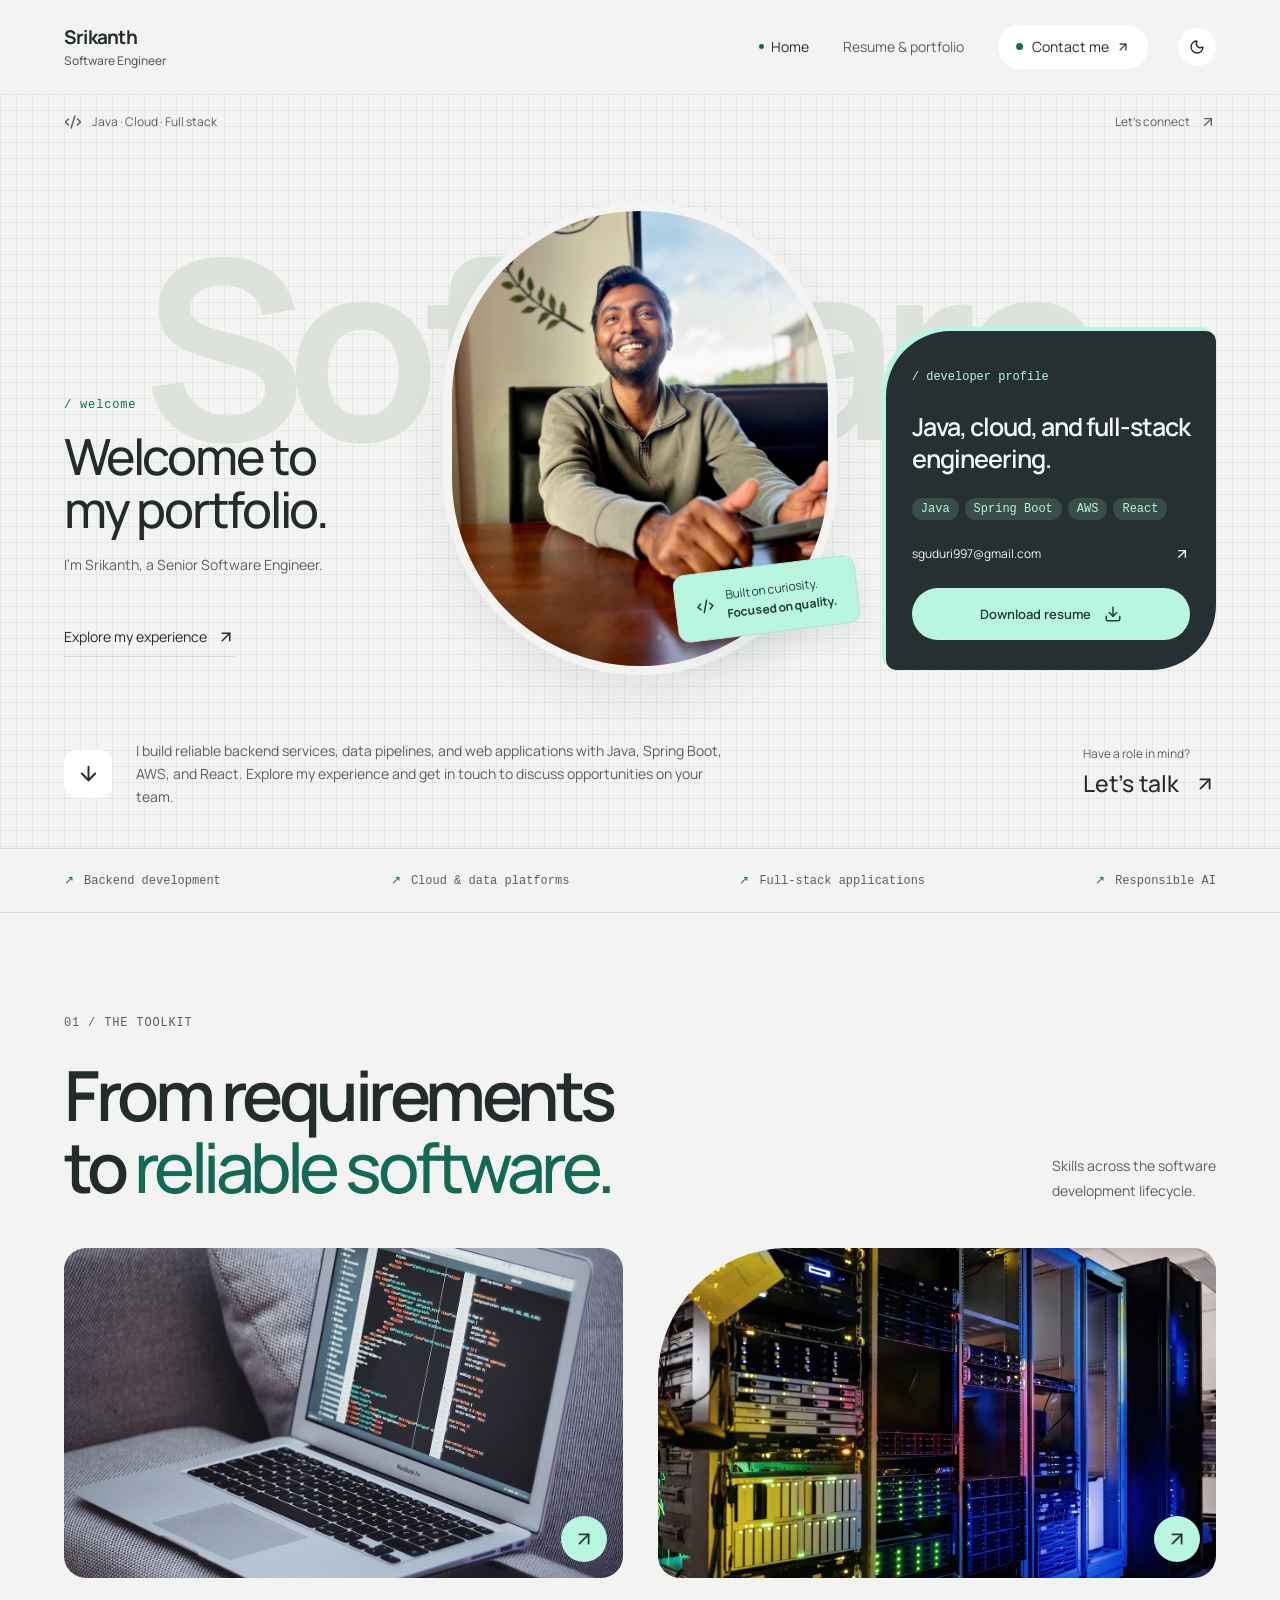
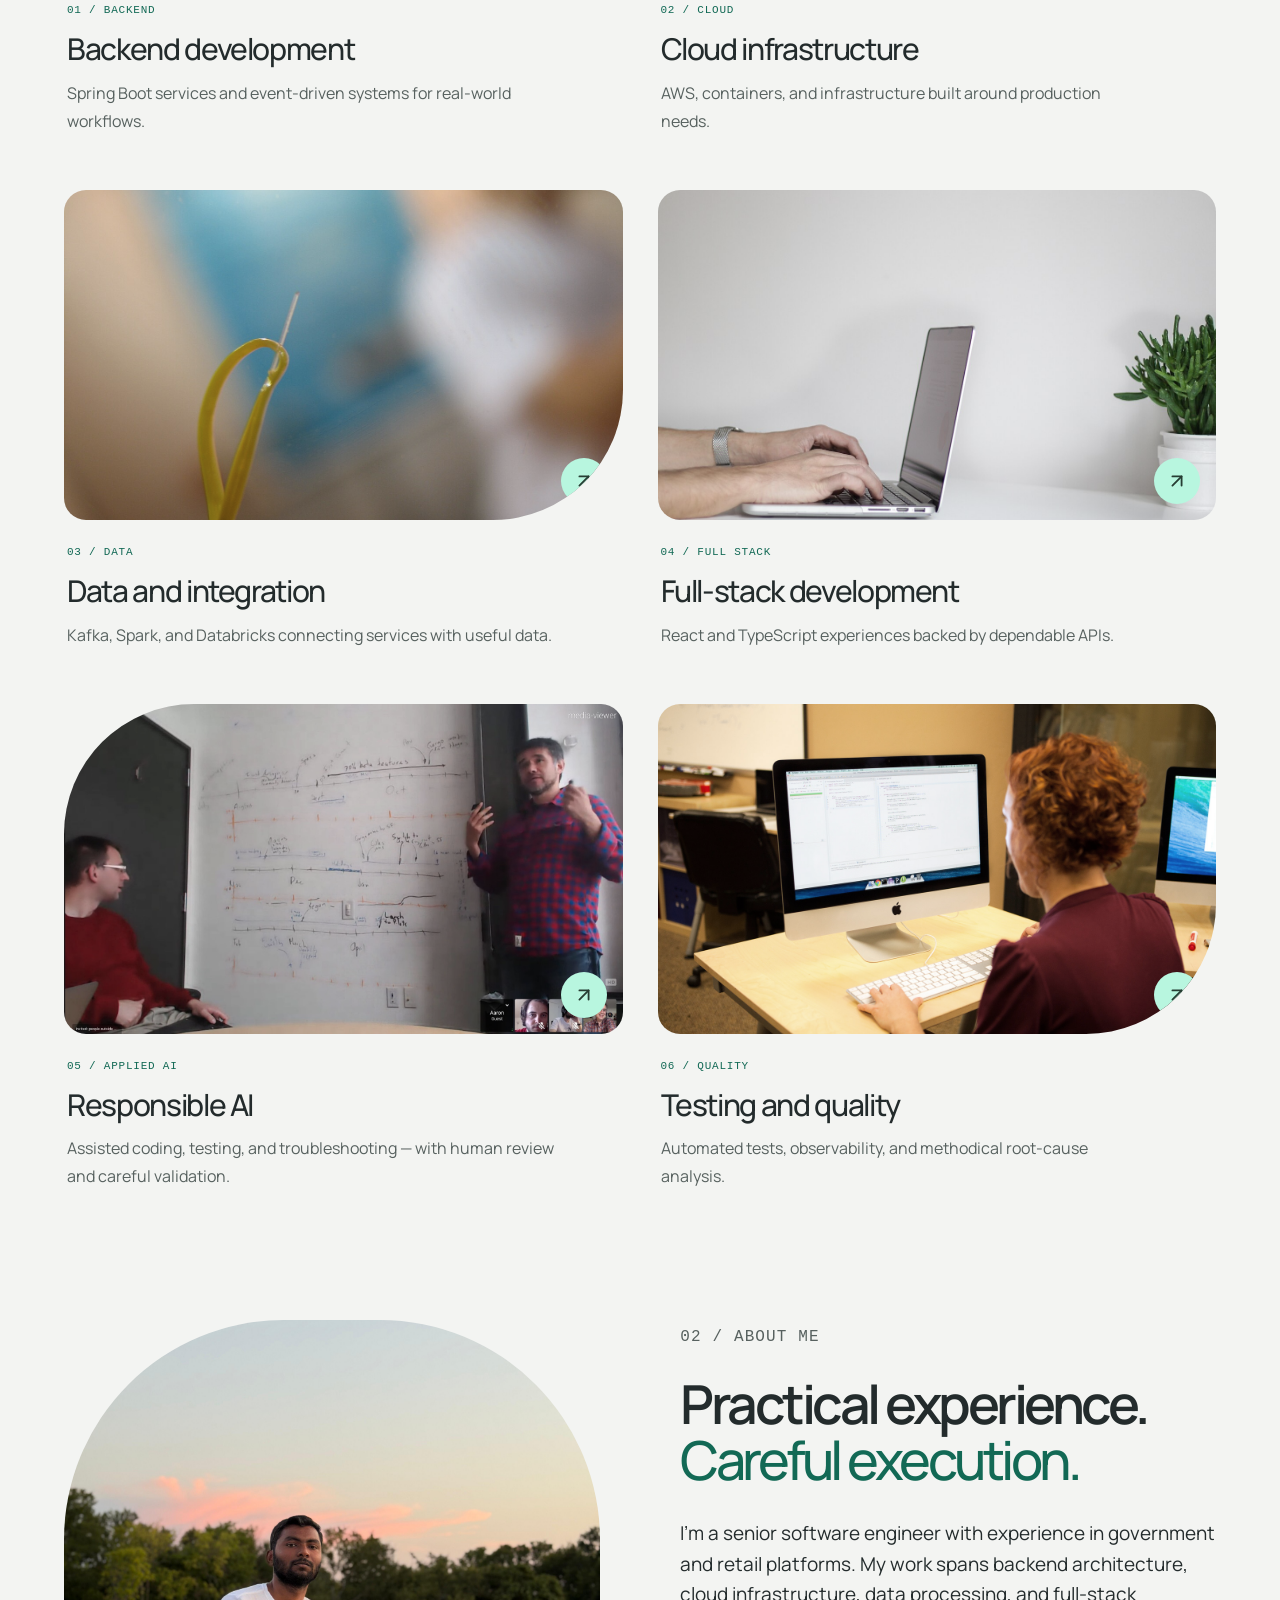
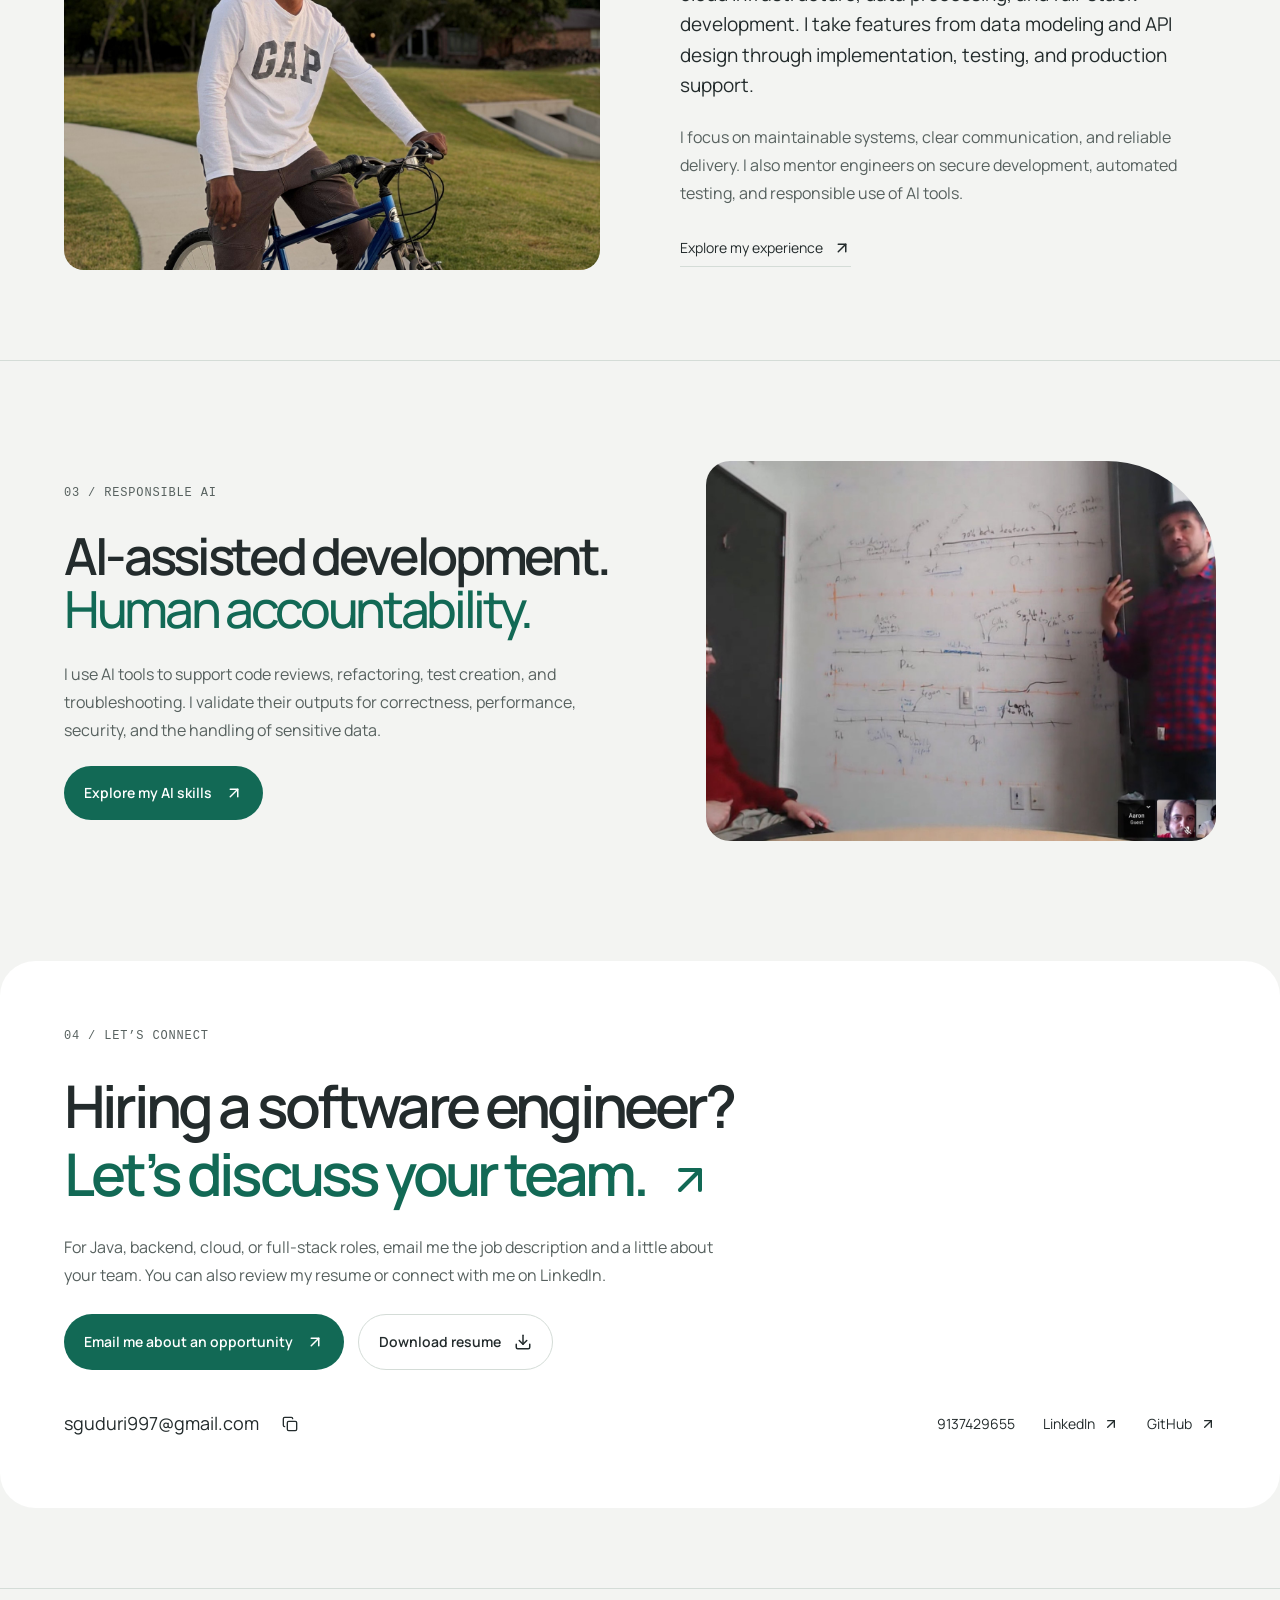
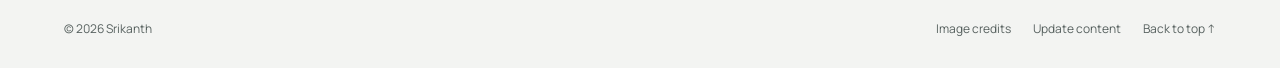
==== commit 7624027c: "Update portfolio, resume, mobile layout, and README" ====
--- a/index.html
+++ b/index.html
@@ -1,2 +1,2 @@
-<!DOCTYPE html><html lang="en" data-theme="light"><head><meta charSet="utf-8"/><meta name="viewport" content="width=device-width, initial-scale=1"/><link rel="stylesheet" href="/_next/static/css/index.hxGEBp2H.css" data-rsc-css-href="/_next/static/css/index.hxGEBp2H.css" data-precedence="vite-rsc/importer-resources"/><link rel="modulepreload" fetchPriority="low" href="/_next/static/chunks/index-RQc_5A0s.js"/><script src="/_next/static/chunks/rolldown-runtime-C60lm6uB.js" type="module" async=""></script><script src="/_next/static/chunks/framework-D_rUT4EX.js" type="module" async=""></script><link rel="modulepreload" href="/_next/static/chunks/layout-segment-context-D_GNMUsY.js" crossorigin=""/><link rel="modulepreload" href="/_next/static/chunks/site-IGY4FhF8.js" crossorigin=""/><title>Srikanth Guduri | Senior Software Engineer</title><meta name="description" content="Java, Spring Boot, cloud and full-stack engineering. Explore Srikanth Guduri’s experience, skills, and certifications."/><script>Object.assign(((self[Symbol.for("vinext.navigationRuntime")]??={bootstrap:{routeManifest:null},functions:{}}).bootstrap.rsc??={rsc:[]}),{params:{},nav:{"pathname":"/","searchParams":[]}})</script><link rel="modulepreload" href="/_next/static/chunks/index-RQc_5A0s.js" />
-</head><body><div class="site-shell"><a class="skip" href="#main">Skip to content</a><header class="nav-wrap"><a href="/" class="logo" aria-label="Srikanth Guduri home">Srikanth Guduri<span class="brand-role">Software Engineer</span></a><nav aria-label="Main navigation"><a aria-current="page" href="/">Home</a><a href="/portfolio/">Resume &amp; portfolio</a><a href="#contact">Contact me <svg xmlns="http://www.w3.org/2000/svg" width="14" height="14" viewBox="0 0 24 24" fill="none" stroke="currentColor" stroke-width="2" stroke-linecap="round" stroke-linejoin="round" class="lucide lucide-arrow-up-right" aria-hidden="true"><path d="M7 7h10v10"></path><path d="M7 17 17 7"></path></svg></a></nav><button type="button" tabindex="0" data-slot="button" aria-label="Switch to dark theme" class="group/button inline-flex shrink-0 items-center justify-center rounded-lg border border-transparent bg-clip-padding text-sm font-medium whitespace-nowrap transition-all outline-none select-none focus-visible:border-ring focus-visible:ring-3 focus-visible:ring-ring/50 active:not-aria-[haspopup]:translate-y-px disabled:pointer-events-none disabled:opacity-50 aria-invalid:border-destructive aria-invalid:ring-3 aria-invalid:ring-destructive/20 dark:aria-invalid:border-destructive/50 dark:aria-invalid:ring-destructive/40 [&amp;_svg]:pointer-events-none [&amp;_svg]:shrink-0 [&amp;_svg:not([class*=&#x27;size-&#x27;])]:size-4 hover:bg-muted hover:text-foreground aria-expanded:bg-muted aria-expanded:text-foreground dark:hover:bg-muted/50 h-8 gap-1.5 px-2.5 has-data-[icon=inline-end]:pr-2 has-data-[icon=inline-start]:pl-2 theme-button"><svg xmlns="http://www.w3.org/2000/svg" width="18" height="18" viewBox="0 0 24 24" fill="none" stroke="currentColor" stroke-width="2" stroke-linecap="round" stroke-linejoin="round" class="lucide lucide-moon" aria-hidden="true"><path d="M20.985 12.486a9 9 0 1 1-9.473-9.472c.405-.022.617.46.402.803a6 6 0 0 0 8.268 8.268c.344-.215.825-.004.803.401"></path></svg></button></header><main id="main"><section class="hybrid-hero"><div class="hero-topline shell"><span><svg xmlns="http://www.w3.org/2000/svg" width="18" height="18" viewBox="0 0 24 24" fill="none" stroke="currentColor" stroke-width="2" stroke-linecap="round" stroke-linejoin="round" class="lucide lucide-code-xml" aria-hidden="true"><path d="m18 16 4-4-4-4"></path><path d="m6 8-4 4 4 4"></path><path d="m14.5 4-5 16"></path></svg> Java · Cloud · Full stack</span><a href="mailto:sguduri997@gmail.com">Let’s connect <svg xmlns="http://www.w3.org/2000/svg" width="16" height="16" viewBox="0 0 24 24" fill="none" stroke="currentColor" stroke-width="2" stroke-linecap="round" stroke-linejoin="round" class="lucide lucide-arrow-up-right" aria-hidden="true"><path d="M7 7h10v10"></path><path d="M7 17 17 7"></path></svg></a></div><div class="hero-stage shell"><div class="hero-word" aria-hidden="true">Software.</div><div class="developer-note"><span class="code-label">&lt;hello&gt;</span><h1>I’m<br/>Srikanth Guduri<!-- -->.</h1><p>Senior Software Engineer</p><span class="code-label">&lt;/hello&gt;</span><a class="under-link" href="/portfolio/">Explore my experience <svg xmlns="http://www.w3.org/2000/svg" width="18" height="18" viewBox="0 0 24 24" fill="none" stroke="currentColor" stroke-width="2" stroke-linecap="round" stroke-linejoin="round" class="lucide lucide-arrow-up-right" aria-hidden="true"><path d="M7 7h10v10"></path><path d="M7 17 17 7"></path></svg></a></div><figure class="hero-portrait"><img src="/images/srikanth-portrait.jpeg" alt="Srikanth Guduri smiling indoors" fetchPriority="high"/><figcaption><svg xmlns="http://www.w3.org/2000/svg" width="18" height="18" viewBox="0 0 24 24" fill="none" stroke="currentColor" stroke-width="2" stroke-linecap="round" stroke-linejoin="round" class="lucide lucide-code-xml" aria-hidden="true"><path d="m18 16 4-4-4-4"></path><path d="m6 8-4 4 4 4"></path><path d="m14.5 4-5 16"></path></svg><span>Built on curiosity.<br/><strong>Focused on quality.</strong></span></figcaption></figure><aside class="developer-card"><span class="code-label">/ developer profile</span><h2>Java, cloud, and full-stack engineering.</h2><div class="profile-tags"><span>Java</span><span>Spring Boot</span><span>AWS</span><span>React</span></div><a class="profile-email" href="mailto:sguduri997@gmail.com">sguduri997@gmail.com<svg xmlns="http://www.w3.org/2000/svg" width="16" height="16" viewBox="0 0 24 24" fill="none" stroke="currentColor" stroke-width="2" stroke-linecap="round" stroke-linejoin="round" class="lucide lucide-arrow-up-right" aria-hidden="true"><path d="M7 7h10v10"></path><path d="M7 17 17 7"></path></svg></a><a class="pill primary" href="/Srikanth_Guduri.pdf" download="">Download resume <svg xmlns="http://www.w3.org/2000/svg" width="18" height="18" viewBox="0 0 24 24" fill="none" stroke="currentColor" stroke-width="2" stroke-linecap="round" stroke-linejoin="round" class="lucide lucide-download" aria-hidden="true"><path d="M12 15V3"></path><path d="M21 15v4a2 2 0 0 1-2 2H5a2 2 0 0 1-2-2v-4"></path><path d="m7 10 5 5 5-5"></path></svg></a></aside></div><div class="hero-base shell"><a class="scroll-cue" href="#expertise" aria-label="Explore my skills"><svg xmlns="http://www.w3.org/2000/svg" width="23" height="23" viewBox="0 0 24 24" fill="none" stroke="currentColor" stroke-width="2" stroke-linecap="round" stroke-linejoin="round" class="lucide lucide-arrow-down" aria-hidden="true"><path d="M12 5v14"></path><path d="m19 12-7 7-7-7"></path></svg></a><p>I build reliable backend services, data pipelines, and web applications with Java, Spring Boot, AWS, and React. Explore my experience and get in touch to discuss opportunities on your team.</p><a class="hero-hire" href="mailto:sguduri997@gmail.com?subject=Recruitment%20opportunity">Have a role in mind?<strong>Let’s talk <svg xmlns="http://www.w3.org/2000/svg" width="22" height="22" viewBox="0 0 24 24" fill="none" stroke="currentColor" stroke-width="2" stroke-linecap="round" stroke-linejoin="round" class="lucide lucide-arrow-up-right" aria-hidden="true"><path d="M7 7h10v10"></path><path d="M7 17 17 7"></path></svg></strong></a></div></section><div class="recruiter-strip shell"><span>Backend development</span><span>Cloud &amp; data platforms</span><span>Full-stack applications</span><span>Responsible AI</span></div><section id="expertise" class="shell section visual-expertise"><div class="gallery-heading"><div><p class="eyebrow">01 / THE TOOLKIT</p><h2>From requirements<br/>to <em>reliable software.</em></h2></div><p>Skills across the software<br/>development lifecycle.</p></div><div class="photo-grid"><a class="photo-card" href="/portfolio/#skills"><div class="photo-card-image"><img src="/images/code.jpg" alt="Software development on a computer" loading="lazy"/><span class="photo-arrow"><svg xmlns="http://www.w3.org/2000/svg" width="22" height="22" viewBox="0 0 24 24" fill="none" stroke="currentColor" stroke-width="2" stroke-linecap="round" stroke-linejoin="round" class="lucide lucide-arrow-up-right" aria-hidden="true"><path d="M7 7h10v10"></path><path d="M7 17 17 7"></path></svg></span></div><div class="photo-card-copy"><p class="eyebrow">01 / BACKEND</p><h3>Backend development</h3><p>Spring Boot services and event-driven systems for real-world workflows.</p></div></a><a class="photo-card" href="/portfolio/#skills"><div class="photo-card-image"><img src="/images/detail.jpg" alt="Illuminated server racks at NOIRLab" loading="lazy"/><span class="photo-arrow"><svg xmlns="http://www.w3.org/2000/svg" width="22" height="22" viewBox="0 0 24 24" fill="none" stroke="currentColor" stroke-width="2" stroke-linecap="round" stroke-linejoin="round" class="lucide lucide-arrow-up-right" aria-hidden="true"><path d="M7 7h10v10"></path><path d="M7 17 17 7"></path></svg></span></div><div class="photo-card-copy"><p class="eyebrow">02 / CLOUD</p><h3>Cloud infrastructure</h3><p>AWS, containers, and infrastructure built around production needs.</p></div></a><a class="photo-card" href="/portfolio/#skills"><div class="photo-card-image"><img src="/images/network.jpg" alt="Close-up of an optical fiber" loading="lazy"/><span class="photo-arrow"><svg xmlns="http://www.w3.org/2000/svg" width="22" height="22" viewBox="0 0 24 24" fill="none" stroke="currentColor" stroke-width="2" stroke-linecap="round" stroke-linejoin="round" class="lucide lucide-arrow-up-right" aria-hidden="true"><path d="M7 7h10v10"></path><path d="M7 17 17 7"></path></svg></span></div><div class="photo-card-copy"><p class="eyebrow">03 / DATA</p><h3>Data and integration</h3><p>Kafka, Spark, and Databricks connecting services with useful data.</p></div></a><a class="photo-card" href="/portfolio/#experience"><div class="photo-card-image"><img src="/images/workspace.jpg" alt="Computer workspace for software development" loading="lazy"/><span class="photo-arrow"><svg xmlns="http://www.w3.org/2000/svg" width="22" height="22" viewBox="0 0 24 24" fill="none" stroke="currentColor" stroke-width="2" stroke-linecap="round" stroke-linejoin="round" class="lucide lucide-arrow-up-right" aria-hidden="true"><path d="M7 7h10v10"></path><path d="M7 17 17 7"></path></svg></span></div><div class="photo-card-copy"><p class="eyebrow">04 / FULL STACK</p><h3>Full-stack development</h3><p>React and TypeScript experiences backed by dependable APIs.</p></div></a><a class="photo-card" href="/portfolio/?skill=AI#skills"><div class="photo-card-image"><img src="/images/planning.jpg" alt="Software team reviewing a development retrospective" loading="lazy"/><span class="photo-arrow"><svg xmlns="http://www.w3.org/2000/svg" width="22" height="22" viewBox="0 0 24 24" fill="none" stroke="currentColor" stroke-width="2" stroke-linecap="round" stroke-linejoin="round" class="lucide lucide-arrow-up-right" aria-hidden="true"><path d="M7 7h10v10"></path><path d="M7 17 17 7"></path></svg></span></div><div class="photo-card-copy"><p class="eyebrow">05 / APPLIED AI</p><h3>Responsible AI</h3><p>Assisted coding, testing, and troubleshooting — with human review and careful validation.</p></div></a><a class="photo-card" href="/portfolio/#skills"><div class="photo-card-image"><img src="/images/testing.jpg" alt="Programmer writing Java code with JUnit tests" loading="lazy"/><span class="photo-arrow"><svg xmlns="http://www.w3.org/2000/svg" width="22" height="22" viewBox="0 0 24 24" fill="none" stroke="currentColor" stroke-width="2" stroke-linecap="round" stroke-linejoin="round" class="lucide lucide-arrow-up-right" aria-hidden="true"><path d="M7 7h10v10"></path><path d="M7 17 17 7"></path></svg></span></div><div class="photo-card-copy"><p class="eyebrow">06 / QUALITY</p><h3>Testing and quality</h3><p>Automated tests, observability, and methodical root-cause analysis.</p></div></a></div></section><section id="about" class="about-visual shell"><div class="about-photograph"><img src="/images/srikanth-cycling.jpeg" alt="Srikanth Guduri outdoors with his bicycle at sunset" loading="lazy"/></div><div class="about-text"><p class="eyebrow">02 / ABOUT ME</p><h2>Practical experience.<br/><em>Careful execution.</em></h2><p class="large-copy">I’m a senior software engineer with experience in government and retail platforms. My work spans backend architecture, cloud infrastructure, data processing, and full-stack development. I take features from data modeling and API design through implementation, testing, and production support.</p><p>I focus on maintainable systems, clear communication, and reliable delivery. I also mentor engineers on secure development, automated testing, and responsible use of AI tools.</p><a class="under-link" href="/portfolio/">Explore my experience <svg xmlns="http://www.w3.org/2000/svg" width="18" height="18" viewBox="0 0 24 24" fill="none" stroke="currentColor" stroke-width="2" stroke-linecap="round" stroke-linejoin="round" class="lucide lucide-arrow-up-right" aria-hidden="true"><path d="M7 7h10v10"></path><path d="M7 17 17 7"></path></svg></a></div></section><section class="ai-feature shell section"><div><p class="eyebrow">03 / RESPONSIBLE AI</p><h2>AI-assisted development.<br/><em>Human accountability.</em></h2><p>I use AI tools to support code reviews, refactoring, test creation, and troubleshooting. I validate their outputs for correctness, performance, security, and the handling of sensitive data.</p><a class="pill primary" href="/portfolio/?skill=AI#skills">Explore my AI skills <svg xmlns="http://www.w3.org/2000/svg" width="18" height="18" viewBox="0 0 24 24" fill="none" stroke="currentColor" stroke-width="2" stroke-linecap="round" stroke-linejoin="round" class="lucide lucide-arrow-up-right" aria-hidden="true"><path d="M7 7h10v10"></path><path d="M7 17 17 7"></path></svg></a></div><img src="/images/planning.jpg" alt="Software team reviewing a development retrospective" loading="lazy"/></section><section id="contact" class="contact shell section"><p class="eyebrow">04 / LET’S CONNECT</p><h2>Hiring a software engineer?<br/><a href="mailto:sguduri997@gmail.com">Let’s discuss your team.<svg xmlns="http://www.w3.org/2000/svg" width="24" height="24" viewBox="0 0 24 24" fill="none" stroke="currentColor" stroke-width="2" stroke-linecap="round" stroke-linejoin="round" class="lucide lucide-arrow-up-right" aria-hidden="true"><path d="M7 7h10v10"></path><path d="M7 17 17 7"></path></svg></a></h2><p class="hiring-copy">For Java, backend, cloud, or full-stack roles, email me the job description and a little about your team. You can also review my resume or connect with me on LinkedIn.</p><div class="contact-cta"><a class="pill primary" href="mailto:sguduri997@gmail.com?subject=Recruitment%20opportunity">Email me about an opportunity <svg xmlns="http://www.w3.org/2000/svg" width="18" height="18" viewBox="0 0 24 24" fill="none" stroke="currentColor" stroke-width="2" stroke-linecap="round" stroke-linejoin="round" class="lucide lucide-arrow-up-right" aria-hidden="true"><path d="M7 7h10v10"></path><path d="M7 17 17 7"></path></svg></a><a class="pill resume-outline" href="/Srikanth_Guduri.pdf" download="">Download resume <svg xmlns="http://www.w3.org/2000/svg" width="18" height="18" viewBox="0 0 24 24" fill="none" stroke="currentColor" stroke-width="2" stroke-linecap="round" stroke-linejoin="round" class="lucide lucide-download" aria-hidden="true"><path d="M12 15V3"></path><path d="M21 15v4a2 2 0 0 1-2 2H5a2 2 0 0 1-2-2v-4"></path><path d="m7 10 5 5 5-5"></path></svg></a></div><div class="contact-bottom"><div class="email-row"><a href="mailto:sguduri997@gmail.com">sguduri997@gmail.com</a><button type="button" tabindex="0" data-slot="button" aria-label="Copy email address" class="group/button inline-flex shrink-0 items-center justify-center rounded-lg border border-transparent bg-clip-padding text-sm font-medium whitespace-nowrap transition-all outline-none select-none focus-visible:border-ring focus-visible:ring-3 focus-visible:ring-ring/50 active:not-aria-[haspopup]:translate-y-px disabled:pointer-events-none disabled:opacity-50 aria-invalid:border-destructive aria-invalid:ring-3 aria-invalid:ring-destructive/20 dark:aria-invalid:border-destructive/50 dark:aria-invalid:ring-destructive/40 [&amp;_svg]:pointer-events-none [&amp;_svg]:shrink-0 [&amp;_svg:not([class*=&#x27;size-&#x27;])]:size-4 hover:bg-muted hover:text-foreground aria-expanded:bg-muted aria-expanded:text-foreground dark:hover:bg-muted/50 h-8 gap-1.5 px-2.5 has-data-[icon=inline-end]:pr-2 has-data-[icon=inline-start]:pl-2 icon-btn"><svg xmlns="http://www.w3.org/2000/svg" width="18" height="18" viewBox="0 0 24 24" fill="none" stroke="currentColor" stroke-width="2" stroke-linecap="round" stroke-linejoin="round" class="lucide lucide-copy" aria-hidden="true"><rect width="14" height="14" x="8" y="8" rx="2" ry="2"></rect><path d="M4 16c-1.1 0-2-.9-2-2V4c0-1.1.9-2 2-2h10c1.1 0 2 .9 2 2"></path></svg></button><span class="copy-status" role="status"></span></div><div class="social-links"><a href="tel:9137429655">9137429655</a><a href="https://www.linkedin.com/in/guds12/">LinkedIn <svg xmlns="http://www.w3.org/2000/svg" width="16" height="16" viewBox="0 0 24 24" fill="none" stroke="currentColor" stroke-width="2" stroke-linecap="round" stroke-linejoin="round" class="lucide lucide-arrow-up-right" aria-hidden="true"><path d="M7 7h10v10"></path><path d="M7 17 17 7"></path></svg></a><a href="https://github.com/guds12">GitHub <svg xmlns="http://www.w3.org/2000/svg" width="16" height="16" viewBox="0 0 24 24" fill="none" stroke="currentColor" stroke-width="2" stroke-linecap="round" stroke-linejoin="round" class="lucide lucide-arrow-up-right" aria-hidden="true"><path d="M7 7h10v10"></path><path d="M7 17 17 7"></path></svg></a></div></div></section></main><footer class="footer shell"><span>© <!-- -->2026<!-- --> <!-- -->Srikanth Guduri</span><div><a href="/credits/">Image credits</a><a href="/studio/">Update content</a><a href="#main">Back to top ↑</a></div></footer></div><script type="module" src="/_next/static/chunks/index-RQc_5A0s.js" id="_R_" async=""></script><script>((self[Symbol.for("vinext.navigationRuntime")]??={bootstrap:{routeManifest:null},functions:{}}).bootstrap.rsc??={rsc:[]}).rsc.push("0:{\"page:/\":\"$L1\",\"layout:/\":\"$L2\",\"route:/\":\"$L3\",\"__route\":\"route:/\",\"__interceptionContext\":null,\"__layoutIds\":[\"layout:/\"],\"__rootLayout\":\"/\",\"__bfcacheSegmentIdentities\":{\"layout:/\":\"[\\\"layout\\\",\\\"layout:/\\\",\\\"root-boundary:/\\\",\\\"\\\"]\",\"page:/\":\"[\\\"page\\\",\\\"page:/\\\",\\\"root-boundary:/\\\",\\\"\\\"]\"},\"__srcPage\":[\"page\"],\"__layoutFlags\":{\"layout:/\":\"s\"},\"__artifactCompatibility\":{\"schemaVersion\":1,\"graphVersion\":\"app-route-graph:1177fd80f83fa7b0\",\"deploymentVersion\":\"9f6d3f6b-d742-4b58-87fc-c938238bfd17\",\"appElementsSchemaVersion\":1,\"rscPayloadSchemaVersion\":1,\"rootBoundaryId\":\"/\",\"renderEpoch\":null}}\n")</script><script>((self[Symbol.for("vinext.navigationRuntime")]??={bootstrap:{routeManifest:null},functions:{}}).bootstrap.rsc??={rsc:[]}).rsc.push("4:I[\"8c0f216c4604\",[],\"Children\",1]\n")</script><script>((self[Symbol.for("vinext.navigationRuntime")]??={bootstrap:{routeManifest:null},functions:{}}).bootstrap.rsc??={rsc:[]}).rsc.push("5:I[\"593f344dc510\",[],\"GlobalErrorBoundary\",1]\n")</script><script>((self[Symbol.for("vinext.navigationRuntime")]??={bootstrap:{routeManifest:null},functions:{}}).bootstrap.rsc??={rsc:[]}).rsc.push("6:I[\"0b874ad30386\",[],\"default\",1]\n")</script><script>((self[Symbol.for("vinext.navigationRuntime")]??={bootstrap:{routeManifest:null},functions:{}}).bootstrap.rsc??={rsc:[]}).rsc.push("7:I[\"593f344dc510\",[],\"ErrorBoundary\",1]\n")</script><script>((self[Symbol.for("vinext.navigationRuntime")]??={bootstrap:{routeManifest:null},functions:{}}).bootstrap.rsc??={rsc:[]}).rsc.push("8:I[\"15c18cfaeeff\",[],\"LayoutSegmentProvider\",1]\n")</script><script>((self[Symbol.for("vinext.navigationRuntime")]??={bootstrap:{routeManifest:null},functions:{}}).bootstrap.rsc??={rsc:[]}).rsc.push("9:I[\"8c0f216c4604\",[],\"Slot\",1]\n")</script><script>((self[Symbol.for("vinext.navigationRuntime")]??={bootstrap:{routeManifest:null},functions:{}}).bootstrap.rsc??={rsc:[]}).rsc.push("a:I[\"593f344dc510\",[],\"NotFoundBoundary\",1]\n")</script><script>((self[Symbol.for("vinext.navigationRuntime")]??={bootstrap:{routeManifest:null},functions:{}}).bootstrap.rsc??={rsc:[]}).rsc.push("b:I[\"9276801271d6\",[],\"AppRouterScrollTarget\",1]\n")</script><script>((self[Symbol.for("vinext.navigationRuntime")]??={bootstrap:{routeManifest:null},functions:{}}).bootstrap.rsc??={rsc:[]}).rsc.push("c:I[\"593f344dc510\",[],\"RedirectBoundary\",1]\n")</script><script>((self[Symbol.for("vinext.navigationRuntime")]??={bootstrap:{routeManifest:null},functions:{}}).bootstrap.rsc??={rsc:[]}).rsc.push(":HL[\"/_next/static/css/index.hxGEBp2H.css\",\"style\"     ]\n")</script><script>((self[Symbol.for("vinext.navigationRuntime")]??={bootstrap:{routeManifest:null},functions:{}}).bootstrap.rsc??={rsc:[]}).rsc.push("2:[[[\"$\",\"link\",\"css:/_next/static/css/index.hxGEBp2H.css\",{\"rel\":\"stylesheet\",\"precedence\":\"vite-rsc/importer-resources\",\"href\":\"/_next/static/css/index.hxGEBp2H.css\",\"data-rsc-css-href\":\"/_next/static/css/index.hxGEBp2H.css\"}],\"$undefined\"],[\"$\",\"html\",null,{\"lang\":\"en\",\"data-theme\":\"light\",\"children\":[\"$\",\"body\",null,{\"children\":[\"$\",\"$L4\",null,{}]}]}]]\n")</script><script>((self[Symbol.for("vinext.navigationRuntime")]??={bootstrap:{routeManifest:null},functions:{}}).bootstrap.rsc??={rsc:[]}).rsc.push("3:[[[\"$\",\"meta\",null,{\"charSet\":\"utf-8\"}],[[\"$\",\"title\",\"0\",{\"children\":\"Srikanth Guduri | Senior Software Engineer\"}],[\"$\",\"meta\",\"1\",{\"name\":\"description\",\"content\":\"Java, Spring Boot, cloud and full-stack engineering. Explore Srikanth Guduri’s experience, skills, and certifications.\"}]],[[\"$\",\"meta\",\"0\",{\"name\":\"viewport\",\"content\":\"width=device-width, initial-scale=1\"}]]],[\"$\",\"$L5\",null,{\"fallback\":\"$6\",\"children\":[\"$\",\"$L7\",null,{\"fallback\":\"$6\",\"children\":[\"$\",\"$L8\",null,{\"providerId\":\"layout:/\",\"segmentMap\":{\"children\":[]},\"children\":[\"$\",\"$L9\",null,{\"id\":\"layout:/\",\"parallelSlots\":\"$undefined\",\"children\":[\"$\",\"$La\",null,{\"resetKey\":\"\",\"fallback\":[[\"$\",\"title\",null,{\"children\":\"404: This page could not be found.\"}],[\"$\",\"div\",null,{\"style\":{\"fontFamily\":\"system-ui,\\\"Segoe UI\\\",Roboto,Helvetica,Arial,sans-serif,\\\"Apple Color Emoji\\\",\\\"Segoe UI Emoji\\\"\",\"height\":\"100vh\",\"textAlign\":\"center\",\"display\":\"flex\",\"flexDirection\":\"column\",\"alignItems\":\"center\",\"justifyContent\":\"center\"},\"children\":[\"$\",\"div\",null,{\"children\":[[\"$\",\"style\",null,{\"dangerouslySetInnerHTML\":{\"__html\":\"body{color:#000;background:#fff;margin:0}.next-error-h1{border-right:1px solid rgba(0,0,0,.3)}@media (prefers-color-scheme:dark){body{color:#fff;background:#000}.next-error-h1{border-right:1px solid rgba(255,255,255,.3)}}\"}}],[\"$\",\"h1\",null,{\"className\":\"next-error-h1\",\"style\":{\"display\":\"inline-block\",\"margin\":\"0 20px 0 0\",\"padding\":\"0 23px 0 0\",\"fontSize\":24,\"fontWeight\":500,\"verticalAlign\":\"top\",\"lineHeight\":\"49px\"},\"children\":404}],[\"$\",\"div\",null,{\"style\":{\"display\":\"inline-block\"},\"children\":[\"$\",\"h2\",null,{\"style\":{\"fontSize\":14,\"fontWeight\":400,\"lineHeight\":\"49px\",\"margin\":0},\"children\":\"This page could not be found.\"}]}]]}]}]],\"children\":[\"$\",\"$Lb\",null,{\"children\":[\"$\",\"$Lc\",null,{\"children\":[[\"$\",\"$L8\",null,{\"providerId\":\"page:/\",\"segmentMap\":{\"children\":[\"__PAGE__\"]},\"children\":[\"$\",\"$L9\",null,{\"id\":\"page:/\"}]}],null]}]}]}]}]}]}]}],null,null]\n")</script><script>((self[Symbol.for("vinext.navigationRuntime")]??={bootstrap:{routeManifest:null},functions:{}}).bootstrap.rsc??={rsc:[]}).rsc.push("d:I[\"b85b39017127\",[],\"Site\",1]\n")</script><script>((self[Symbol.for("vinext.navigationRuntime")]??={bootstrap:{routeManifest:null},functions:{}}).bootstrap.rsc??={rsc:[]}).rsc.push("e:I[\"b85b39017127\",[],\"HomeContent\",1]\n")</script><script>((self[Symbol.for("vinext.navigationRuntime")]??={bootstrap:{routeManifest:null},functions:{}}).bootstrap.rsc??={rsc:[]}).rsc.push("1:[\"$\",\"$Ld\",null,{\"children\":[\"$\",\"$Le\",null,{}]}]\n")</script><script>Object.assign(((self[Symbol.for("vinext.navigationRuntime")]??={bootstrap:{routeManifest:null},functions:{}}).bootstrap.rsc??={rsc:[]}),{"initialCacheKind":"static"});((self[Symbol.for("vinext.navigationRuntime")]??={bootstrap:{routeManifest:null},functions:{}}).bootstrap.rsc??={rsc:[]}).done=true</script></body></html>+<!DOCTYPE html><html lang="en" data-theme="light"><head><meta charSet="utf-8"/><meta name="viewport" content="width=device-width, initial-scale=1"/><link rel="stylesheet" href="/_next/static/css/index.C2TPfK8z.css" data-rsc-css-href="/_next/static/css/index.C2TPfK8z.css" data-precedence="vite-rsc/importer-resources"/><link rel="modulepreload" fetchPriority="low" href="/_next/static/chunks/index-BEnHu-wI.js"/><script src="/_next/static/chunks/rolldown-runtime-C60lm6uB.js" type="module" async=""></script><script src="/_next/static/chunks/framework-D_rUT4EX.js" type="module" async=""></script><link rel="modulepreload" href="/_next/static/chunks/layout-segment-context-jj2RL38Q.js" crossorigin=""/><link rel="modulepreload" href="/_next/static/chunks/site-D364di9Q.js" crossorigin=""/><title>Srikanth Guduri | Senior Software Engineer</title><meta name="description" content="Java, Spring Boot, cloud and full-stack engineering. Explore Srikanth Guduri’s experience, skills, and certifications."/><script>Object.assign(((self[Symbol.for("vinext.navigationRuntime")]??={bootstrap:{routeManifest:null},functions:{}}).bootstrap.rsc??={rsc:[]}),{params:{},nav:{"pathname":"/","searchParams":[]}})</script><link rel="modulepreload" href="/_next/static/chunks/index-BEnHu-wI.js" />
+</head><body><div class="site-shell"><a class="skip" href="#main">Skip to content</a><header class="nav-wrap"><a href="/" class="logo" aria-label="Srikanth home">Srikanth<span class="brand-role">Software Engineer</span></a><nav aria-label="Main navigation"><a aria-current="page" href="/">Home</a><a href="/portfolio/">Resume &amp; portfolio</a><a href="#contact">Contact me <svg xmlns="http://www.w3.org/2000/svg" width="14" height="14" viewBox="0 0 24 24" fill="none" stroke="currentColor" stroke-width="2" stroke-linecap="round" stroke-linejoin="round" class="lucide lucide-arrow-up-right" aria-hidden="true"><path d="M7 7h10v10"></path><path d="M7 17 17 7"></path></svg></a></nav><button type="button" tabindex="0" data-slot="button" aria-label="Switch to dark theme" class="group/button inline-flex shrink-0 items-center justify-center rounded-lg border border-transparent bg-clip-padding text-sm font-medium whitespace-nowrap transition-all outline-none select-none focus-visible:border-ring focus-visible:ring-3 focus-visible:ring-ring/50 active:not-aria-[haspopup]:translate-y-px disabled:pointer-events-none disabled:opacity-50 aria-invalid:border-destructive aria-invalid:ring-3 aria-invalid:ring-destructive/20 dark:aria-invalid:border-destructive/50 dark:aria-invalid:ring-destructive/40 [&amp;_svg]:pointer-events-none [&amp;_svg]:shrink-0 [&amp;_svg:not([class*=&#x27;size-&#x27;])]:size-4 hover:bg-muted hover:text-foreground aria-expanded:bg-muted aria-expanded:text-foreground dark:hover:bg-muted/50 h-8 gap-1.5 px-2.5 has-data-[icon=inline-end]:pr-2 has-data-[icon=inline-start]:pl-2 theme-button"><svg xmlns="http://www.w3.org/2000/svg" width="18" height="18" viewBox="0 0 24 24" fill="none" stroke="currentColor" stroke-width="2" stroke-linecap="round" stroke-linejoin="round" class="lucide lucide-moon" aria-hidden="true"><path d="M20.985 12.486a9 9 0 1 1-9.473-9.472c.405-.022.617.46.402.803a6 6 0 0 0 8.268 8.268c.344-.215.825-.004.803.401"></path></svg></button></header><main id="main"><section class="hybrid-hero"><div class="hero-topline shell"><span><svg xmlns="http://www.w3.org/2000/svg" width="18" height="18" viewBox="0 0 24 24" fill="none" stroke="currentColor" stroke-width="2" stroke-linecap="round" stroke-linejoin="round" class="lucide lucide-code-xml" aria-hidden="true"><path d="m18 16 4-4-4-4"></path><path d="m6 8-4 4 4 4"></path><path d="m14.5 4-5 16"></path></svg> Java · Cloud · Full stack</span><a href="mailto:sguduri997@gmail.com">Let’s connect <svg xmlns="http://www.w3.org/2000/svg" width="16" height="16" viewBox="0 0 24 24" fill="none" stroke="currentColor" stroke-width="2" stroke-linecap="round" stroke-linejoin="round" class="lucide lucide-arrow-up-right" aria-hidden="true"><path d="M7 7h10v10"></path><path d="M7 17 17 7"></path></svg></a></div><div class="hero-stage shell"><div class="hero-word" aria-hidden="true">Software.</div><div class="developer-note"><span class="code-label">/ welcome</span><h1>Welcome to my portfolio.</h1><p>I’m <!-- -->Srikanth<!-- -->, a <!-- -->Senior Software Engineer<!-- -->.</p><a class="under-link" href="/portfolio/">Explore my experience <svg xmlns="http://www.w3.org/2000/svg" width="18" height="18" viewBox="0 0 24 24" fill="none" stroke="currentColor" stroke-width="2" stroke-linecap="round" stroke-linejoin="round" class="lucide lucide-arrow-up-right" aria-hidden="true"><path d="M7 7h10v10"></path><path d="M7 17 17 7"></path></svg></a></div><figure class="hero-portrait"><img src="/images/srikanth-portrait.jpeg" alt="Srikanth Guduri smiling indoors" fetchPriority="high"/><figcaption><svg xmlns="http://www.w3.org/2000/svg" width="18" height="18" viewBox="0 0 24 24" fill="none" stroke="currentColor" stroke-width="2" stroke-linecap="round" stroke-linejoin="round" class="lucide lucide-code-xml" aria-hidden="true"><path d="m18 16 4-4-4-4"></path><path d="m6 8-4 4 4 4"></path><path d="m14.5 4-5 16"></path></svg><span>Built on curiosity.<br/><strong>Focused on quality.</strong></span></figcaption></figure><aside class="developer-card"><span class="code-label">/ developer profile</span><h2>Java, cloud, and full-stack engineering.</h2><div class="profile-tags"><span>Java</span><span>Spring Boot</span><span>AWS</span><span>React</span></div><a class="profile-email" href="mailto:sguduri997@gmail.com">sguduri997@gmail.com<svg xmlns="http://www.w3.org/2000/svg" width="16" height="16" viewBox="0 0 24 24" fill="none" stroke="currentColor" stroke-width="2" stroke-linecap="round" stroke-linejoin="round" class="lucide lucide-arrow-up-right" aria-hidden="true"><path d="M7 7h10v10"></path><path d="M7 17 17 7"></path></svg></a><a class="pill primary" href="/Srikanth_Resume.pdf" download="">Download resume <svg xmlns="http://www.w3.org/2000/svg" width="18" height="18" viewBox="0 0 24 24" fill="none" stroke="currentColor" stroke-width="2" stroke-linecap="round" stroke-linejoin="round" class="lucide lucide-download" aria-hidden="true"><path d="M12 15V3"></path><path d="M21 15v4a2 2 0 0 1-2 2H5a2 2 0 0 1-2-2v-4"></path><path d="m7 10 5 5 5-5"></path></svg></a></aside></div><div class="hero-base shell"><a class="scroll-cue" href="#expertise" aria-label="Explore my skills"><svg xmlns="http://www.w3.org/2000/svg" width="23" height="23" viewBox="0 0 24 24" fill="none" stroke="currentColor" stroke-width="2" stroke-linecap="round" stroke-linejoin="round" class="lucide lucide-arrow-down" aria-hidden="true"><path d="M12 5v14"></path><path d="m19 12-7 7-7-7"></path></svg></a><p>I build reliable backend services, data pipelines, and web applications with Java, Spring Boot, AWS, and React. Explore my experience and get in touch to discuss opportunities on your team.</p><a class="hero-hire" href="mailto:sguduri997@gmail.com?subject=Recruitment%20opportunity">Have a role in mind?<strong>Let’s talk <svg xmlns="http://www.w3.org/2000/svg" width="22" height="22" viewBox="0 0 24 24" fill="none" stroke="currentColor" stroke-width="2" stroke-linecap="round" stroke-linejoin="round" class="lucide lucide-arrow-up-right" aria-hidden="true"><path d="M7 7h10v10"></path><path d="M7 17 17 7"></path></svg></strong></a></div></section><div class="recruiter-strip shell"><span>Backend development</span><span>Cloud &amp; data platforms</span><span>Full-stack applications</span><span>Responsible AI</span></div><section id="expertise" class="shell section visual-expertise"><div class="gallery-heading"><div><p class="eyebrow">01 / THE TOOLKIT</p><h2>From requirements<br/>to <em>reliable software.</em></h2></div><p>Skills across the software<br/> development lifecycle.</p></div><div class="photo-grid"><a class="photo-card" href="/portfolio/#skills"><div class="photo-card-image"><img src="/images/code.jpg" alt="Software development on a computer" loading="lazy"/><span class="photo-arrow"><svg xmlns="http://www.w3.org/2000/svg" width="22" height="22" viewBox="0 0 24 24" fill="none" stroke="currentColor" stroke-width="2" stroke-linecap="round" stroke-linejoin="round" class="lucide lucide-arrow-up-right" aria-hidden="true"><path d="M7 7h10v10"></path><path d="M7 17 17 7"></path></svg></span></div><div class="photo-card-copy"><p class="eyebrow">01 / BACKEND</p><h3>Backend development</h3><p>Spring Boot services and event-driven systems for real-world workflows.</p></div></a><a class="photo-card" href="/portfolio/#skills"><div class="photo-card-image"><img src="/images/detail.jpg" alt="Illuminated server racks at NOIRLab" loading="lazy"/><span class="photo-arrow"><svg xmlns="http://www.w3.org/2000/svg" width="22" height="22" viewBox="0 0 24 24" fill="none" stroke="currentColor" stroke-width="2" stroke-linecap="round" stroke-linejoin="round" class="lucide lucide-arrow-up-right" aria-hidden="true"><path d="M7 7h10v10"></path><path d="M7 17 17 7"></path></svg></span></div><div class="photo-card-copy"><p class="eyebrow">02 / CLOUD</p><h3>Cloud infrastructure</h3><p>AWS, containers, and infrastructure built around production needs.</p></div></a><a class="photo-card" href="/portfolio/#skills"><div class="photo-card-image"><img src="/images/network.jpg" alt="Close-up of an optical fiber" loading="lazy"/><span class="photo-arrow"><svg xmlns="http://www.w3.org/2000/svg" width="22" height="22" viewBox="0 0 24 24" fill="none" stroke="currentColor" stroke-width="2" stroke-linecap="round" stroke-linejoin="round" class="lucide lucide-arrow-up-right" aria-hidden="true"><path d="M7 7h10v10"></path><path d="M7 17 17 7"></path></svg></span></div><div class="photo-card-copy"><p class="eyebrow">03 / DATA</p><h3>Data and integration</h3><p>Kafka, Spark, and Databricks connecting services with useful data.</p></div></a><a class="photo-card" href="/portfolio/#experience"><div class="photo-card-image"><img src="/images/workspace.jpg" alt="Computer workspace for software development" loading="lazy"/><span class="photo-arrow"><svg xmlns="http://www.w3.org/2000/svg" width="22" height="22" viewBox="0 0 24 24" fill="none" stroke="currentColor" stroke-width="2" stroke-linecap="round" stroke-linejoin="round" class="lucide lucide-arrow-up-right" aria-hidden="true"><path d="M7 7h10v10"></path><path d="M7 17 17 7"></path></svg></span></div><div class="photo-card-copy"><p class="eyebrow">04 / FULL STACK</p><h3>Full-stack development</h3><p>React and TypeScript experiences backed by dependable APIs.</p></div></a><a class="photo-card" href="/portfolio/?skill=AI#skills"><div class="photo-card-image"><img src="/images/planning.jpg" alt="Software team reviewing a development retrospective" loading="lazy"/><span class="photo-arrow"><svg xmlns="http://www.w3.org/2000/svg" width="22" height="22" viewBox="0 0 24 24" fill="none" stroke="currentColor" stroke-width="2" stroke-linecap="round" stroke-linejoin="round" class="lucide lucide-arrow-up-right" aria-hidden="true"><path d="M7 7h10v10"></path><path d="M7 17 17 7"></path></svg></span></div><div class="photo-card-copy"><p class="eyebrow">05 / APPLIED AI</p><h3>Responsible AI</h3><p>Assisted coding, testing, and troubleshooting — with human review and careful validation.</p></div></a><a class="photo-card" href="/portfolio/#skills"><div class="photo-card-image"><img src="/images/testing.jpg" alt="Programmer writing Java code with JUnit tests" loading="lazy"/><span class="photo-arrow"><svg xmlns="http://www.w3.org/2000/svg" width="22" height="22" viewBox="0 0 24 24" fill="none" stroke="currentColor" stroke-width="2" stroke-linecap="round" stroke-linejoin="round" class="lucide lucide-arrow-up-right" aria-hidden="true"><path d="M7 7h10v10"></path><path d="M7 17 17 7"></path></svg></span></div><div class="photo-card-copy"><p class="eyebrow">06 / QUALITY</p><h3>Testing and quality</h3><p>Automated tests, observability, and methodical root-cause analysis.</p></div></a></div></section><section id="about" class="about-visual shell"><div class="about-photograph"><img src="/images/srikanth-cycling.jpeg" alt="Srikanth outdoors with his bicycle at sunset" loading="lazy"/></div><div class="about-text"><p class="eyebrow">02 / ABOUT ME</p><h2>Practical experience.<br/><em>Careful execution.</em></h2><p class="large-copy">I’m a senior software engineer with experience in government and retail platforms. My work spans backend architecture, cloud infrastructure, data processing, and full-stack development. I take features from data modeling and API design through implementation, testing, and production support.</p><p>I focus on maintainable systems, clear communication, and reliable delivery. I also mentor engineers on secure development, automated testing, and responsible use of AI tools.</p><a class="under-link" href="/portfolio/">Explore my experience <svg xmlns="http://www.w3.org/2000/svg" width="18" height="18" viewBox="0 0 24 24" fill="none" stroke="currentColor" stroke-width="2" stroke-linecap="round" stroke-linejoin="round" class="lucide lucide-arrow-up-right" aria-hidden="true"><path d="M7 7h10v10"></path><path d="M7 17 17 7"></path></svg></a></div></section><section class="ai-feature shell section"><div><p class="eyebrow">03 / RESPONSIBLE AI</p><h2>AI-assisted development.<br/><em>Human accountability.</em></h2><p>I use AI tools to support code reviews, refactoring, test creation, and troubleshooting. I validate their outputs for correctness, performance, security, and the handling of sensitive data.</p><a class="pill primary" href="/portfolio/?skill=AI#skills">Explore my AI skills <svg xmlns="http://www.w3.org/2000/svg" width="18" height="18" viewBox="0 0 24 24" fill="none" stroke="currentColor" stroke-width="2" stroke-linecap="round" stroke-linejoin="round" class="lucide lucide-arrow-up-right" aria-hidden="true"><path d="M7 7h10v10"></path><path d="M7 17 17 7"></path></svg></a></div><img src="/images/planning.jpg" alt="Software team reviewing a development retrospective" loading="lazy"/></section><section id="contact" class="contact shell section"><p class="eyebrow">04 / LET’S CONNECT</p><h2>Hiring a software engineer?<br/><a href="mailto:sguduri997@gmail.com">Let’s discuss your team.<svg xmlns="http://www.w3.org/2000/svg" width="24" height="24" viewBox="0 0 24 24" fill="none" stroke="currentColor" stroke-width="2" stroke-linecap="round" stroke-linejoin="round" class="lucide lucide-arrow-up-right" aria-hidden="true"><path d="M7 7h10v10"></path><path d="M7 17 17 7"></path></svg></a></h2><p class="hiring-copy">For Java, backend, cloud, or full-stack roles, email me the job description and a little about your team. You can also review my resume or connect with me on LinkedIn.</p><div class="contact-cta"><a class="pill primary" href="mailto:sguduri997@gmail.com?subject=Recruitment%20opportunity">Email me about an opportunity <svg xmlns="http://www.w3.org/2000/svg" width="18" height="18" viewBox="0 0 24 24" fill="none" stroke="currentColor" stroke-width="2" stroke-linecap="round" stroke-linejoin="round" class="lucide lucide-arrow-up-right" aria-hidden="true"><path d="M7 7h10v10"></path><path d="M7 17 17 7"></path></svg></a><a class="pill resume-outline" href="/Srikanth_Resume.pdf" download="">Download resume <svg xmlns="http://www.w3.org/2000/svg" width="18" height="18" viewBox="0 0 24 24" fill="none" stroke="currentColor" stroke-width="2" stroke-linecap="round" stroke-linejoin="round" class="lucide lucide-download" aria-hidden="true"><path d="M12 15V3"></path><path d="M21 15v4a2 2 0 0 1-2 2H5a2 2 0 0 1-2-2v-4"></path><path d="m7 10 5 5 5-5"></path></svg></a></div><div class="contact-bottom"><div class="email-row"><a href="mailto:sguduri997@gmail.com">sguduri997@gmail.com</a><button type="button" tabindex="0" data-slot="button" aria-label="Copy email address" class="group/button inline-flex shrink-0 items-center justify-center rounded-lg border border-transparent bg-clip-padding text-sm font-medium whitespace-nowrap transition-all outline-none select-none focus-visible:border-ring focus-visible:ring-3 focus-visible:ring-ring/50 active:not-aria-[haspopup]:translate-y-px disabled:pointer-events-none disabled:opacity-50 aria-invalid:border-destructive aria-invalid:ring-3 aria-invalid:ring-destructive/20 dark:aria-invalid:border-destructive/50 dark:aria-invalid:ring-destructive/40 [&amp;_svg]:pointer-events-none [&amp;_svg]:shrink-0 [&amp;_svg:not([class*=&#x27;size-&#x27;])]:size-4 hover:bg-muted hover:text-foreground aria-expanded:bg-muted aria-expanded:text-foreground dark:hover:bg-muted/50 h-8 gap-1.5 px-2.5 has-data-[icon=inline-end]:pr-2 has-data-[icon=inline-start]:pl-2 icon-btn"><svg xmlns="http://www.w3.org/2000/svg" width="18" height="18" viewBox="0 0 24 24" fill="none" stroke="currentColor" stroke-width="2" stroke-linecap="round" stroke-linejoin="round" class="lucide lucide-copy" aria-hidden="true"><rect width="14" height="14" x="8" y="8" rx="2" ry="2"></rect><path d="M4 16c-1.1 0-2-.9-2-2V4c0-1.1.9-2 2-2h10c1.1 0 2 .9 2 2"></path></svg></button><span class="copy-status" role="status"></span></div><div class="social-links"><a href="tel:9137429655">9137429655</a><a href="https://www.linkedin.com/in/guds12/">LinkedIn <svg xmlns="http://www.w3.org/2000/svg" width="16" height="16" viewBox="0 0 24 24" fill="none" stroke="currentColor" stroke-width="2" stroke-linecap="round" stroke-linejoin="round" class="lucide lucide-arrow-up-right" aria-hidden="true"><path d="M7 7h10v10"></path><path d="M7 17 17 7"></path></svg></a><a href="https://github.com/guds12">GitHub <svg xmlns="http://www.w3.org/2000/svg" width="16" height="16" viewBox="0 0 24 24" fill="none" stroke="currentColor" stroke-width="2" stroke-linecap="round" stroke-linejoin="round" class="lucide lucide-arrow-up-right" aria-hidden="true"><path d="M7 7h10v10"></path><path d="M7 17 17 7"></path></svg></a></div></div></section></main><footer class="footer shell"><span>© <!-- -->2026<!-- --> <!-- -->Srikanth</span><div><a href="/credits/">Image credits</a><a href="/studio/">Update content</a><a href="#main">Back to top ↑</a></div></footer></div><script type="module" src="/_next/static/chunks/index-BEnHu-wI.js" id="_R_" async=""></script><script>((self[Symbol.for("vinext.navigationRuntime")]??={bootstrap:{routeManifest:null},functions:{}}).bootstrap.rsc??={rsc:[]}).rsc.push("0:{\"page:/\":\"$L1\",\"layout:/\":\"$L2\",\"route:/\":\"$L3\",\"__route\":\"route:/\",\"__interceptionContext\":null,\"__layoutIds\":[\"layout:/\"],\"__rootLayout\":\"/\",\"__bfcacheSegmentIdentities\":{\"layout:/\":\"[\\\"layout\\\",\\\"layout:/\\\",\\\"root-boundary:/\\\",\\\"\\\"]\",\"page:/\":\"[\\\"page\\\",\\\"page:/\\\",\\\"root-boundary:/\\\",\\\"\\\"]\"},\"__srcPage\":[\"page\"],\"__layoutFlags\":{\"layout:/\":\"s\"},\"__artifactCompatibility\":{\"schemaVersion\":1,\"graphVersion\":\"app-route-graph:1177fd80f83fa7b0\",\"deploymentVersion\":\"aaeb09b3-1052-4505-8fdc-6572372fe8f8\",\"appElementsSchemaVersion\":1,\"rscPayloadSchemaVersion\":1,\"rootBoundaryId\":\"/\",\"renderEpoch\":null}}\n")</script><script>((self[Symbol.for("vinext.navigationRuntime")]??={bootstrap:{routeManifest:null},functions:{}}).bootstrap.rsc??={rsc:[]}).rsc.push("4:I[\"8c0f216c4604\",[],\"Children\",1]\n")</script><script>((self[Symbol.for("vinext.navigationRuntime")]??={bootstrap:{routeManifest:null},functions:{}}).bootstrap.rsc??={rsc:[]}).rsc.push("5:I[\"593f344dc510\",[],\"GlobalErrorBoundary\",1]\n")</script><script>((self[Symbol.for("vinext.navigationRuntime")]??={bootstrap:{routeManifest:null},functions:{}}).bootstrap.rsc??={rsc:[]}).rsc.push("6:I[\"0b874ad30386\",[],\"default\",1]\n")</script><script>((self[Symbol.for("vinext.navigationRuntime")]??={bootstrap:{routeManifest:null},functions:{}}).bootstrap.rsc??={rsc:[]}).rsc.push("7:I[\"593f344dc510\",[],\"ErrorBoundary\",1]\n")</script><script>((self[Symbol.for("vinext.navigationRuntime")]??={bootstrap:{routeManifest:null},functions:{}}).bootstrap.rsc??={rsc:[]}).rsc.push("8:I[\"15c18cfaeeff\",[],\"LayoutSegmentProvider\",1]\n")</script><script>((self[Symbol.for("vinext.navigationRuntime")]??={bootstrap:{routeManifest:null},functions:{}}).bootstrap.rsc??={rsc:[]}).rsc.push("9:I[\"8c0f216c4604\",[],\"Slot\",1]\n")</script><script>((self[Symbol.for("vinext.navigationRuntime")]??={bootstrap:{routeManifest:null},functions:{}}).bootstrap.rsc??={rsc:[]}).rsc.push("a:I[\"593f344dc510\",[],\"NotFoundBoundary\",1]\n")</script><script>((self[Symbol.for("vinext.navigationRuntime")]??={bootstrap:{routeManifest:null},functions:{}}).bootstrap.rsc??={rsc:[]}).rsc.push("b:I[\"9276801271d6\",[],\"AppRouterScrollTarget\",1]\n")</script><script>((self[Symbol.for("vinext.navigationRuntime")]??={bootstrap:{routeManifest:null},functions:{}}).bootstrap.rsc??={rsc:[]}).rsc.push("c:I[\"593f344dc510\",[],\"RedirectBoundary\",1]\n")</script><script>((self[Symbol.for("vinext.navigationRuntime")]??={bootstrap:{routeManifest:null},functions:{}}).bootstrap.rsc??={rsc:[]}).rsc.push(":HL[\"/_next/static/css/index.C2TPfK8z.css\",\"style\"     ]\n")</script><script>((self[Symbol.for("vinext.navigationRuntime")]??={bootstrap:{routeManifest:null},functions:{}}).bootstrap.rsc??={rsc:[]}).rsc.push("2:[[[\"$\",\"link\",\"css:/_next/static/css/index.C2TPfK8z.css\",{\"rel\":\"stylesheet\",\"precedence\":\"vite-rsc/importer-resources\",\"href\":\"/_next/static/css/index.C2TPfK8z.css\",\"data-rsc-css-href\":\"/_next/static/css/index.C2TPfK8z.css\"}],\"$undefined\"],[\"$\",\"html\",null,{\"lang\":\"en\",\"data-theme\":\"light\",\"children\":[\"$\",\"body\",null,{\"children\":[\"$\",\"$L4\",null,{}]}]}]]\n")</script><script>((self[Symbol.for("vinext.navigationRuntime")]??={bootstrap:{routeManifest:null},functions:{}}).bootstrap.rsc??={rsc:[]}).rsc.push("3:[[[\"$\",\"meta\",null,{\"charSet\":\"utf-8\"}],[[\"$\",\"title\",\"0\",{\"children\":\"Srikanth Guduri | Senior Software Engineer\"}],[\"$\",\"meta\",\"1\",{\"name\":\"description\",\"content\":\"Java, Spring Boot, cloud and full-stack engineering. Explore Srikanth Guduri’s experience, skills, and certifications.\"}]],[[\"$\",\"meta\",\"0\",{\"name\":\"viewport\",\"content\":\"width=device-width, initial-scale=1\"}]]],[\"$\",\"$L5\",null,{\"fallback\":\"$6\",\"children\":[\"$\",\"$L7\",null,{\"fallback\":\"$6\",\"children\":[\"$\",\"$L8\",null,{\"providerId\":\"layout:/\",\"segmentMap\":{\"children\":[]},\"children\":[\"$\",\"$L9\",null,{\"id\":\"layout:/\",\"parallelSlots\":\"$undefined\",\"children\":[\"$\",\"$La\",null,{\"resetKey\":\"\",\"fallback\":[[\"$\",\"title\",null,{\"children\":\"404: This page could not be found.\"}],[\"$\",\"div\",null,{\"style\":{\"fontFamily\":\"system-ui,\\\"Segoe UI\\\",Roboto,Helvetica,Arial,sans-serif,\\\"Apple Color Emoji\\\",\\\"Segoe UI Emoji\\\"\",\"height\":\"100vh\",\"textAlign\":\"center\",\"display\":\"flex\",\"flexDirection\":\"column\",\"alignItems\":\"center\",\"justifyContent\":\"center\"},\"children\":[\"$\",\"div\",null,{\"children\":[[\"$\",\"style\",null,{\"dangerouslySetInnerHTML\":{\"__html\":\"body{color:#000;background:#fff;margin:0}.next-error-h1{border-right:1px solid rgba(0,0,0,.3)}@media (prefers-color-scheme:dark){body{color:#fff;background:#000}.next-error-h1{border-right:1px solid rgba(255,255,255,.3)}}\"}}],[\"$\",\"h1\",null,{\"className\":\"next-error-h1\",\"style\":{\"display\":\"inline-block\",\"margin\":\"0 20px 0 0\",\"padding\":\"0 23px 0 0\",\"fontSize\":24,\"fontWeight\":500,\"verticalAlign\":\"top\",\"lineHeight\":\"49px\"},\"children\":404}],[\"$\",\"div\",null,{\"style\":{\"display\":\"inline-block\"},\"children\":[\"$\",\"h2\",null,{\"style\":{\"fontSize\":14,\"fontWeight\":400,\"lineHeight\":\"49px\",\"margin\":0},\"children\":\"This page could not be found.\"}]}]]}]}]],\"children\":[\"$\",\"$Lb\",null,{\"children\":[\"$\",\"$Lc\",null,{\"children\":[[\"$\",\"$L8\",null,{\"providerId\":\"page:/\",\"segmentMap\":{\"children\":[\"__PAGE__\"]},\"children\":[\"$\",\"$L9\",null,{\"id\":\"page:/\"}]}],null]}]}]}]}]}]}]}],null,null]\n")</script><script>((self[Symbol.for("vinext.navigationRuntime")]??={bootstrap:{routeManifest:null},functions:{}}).bootstrap.rsc??={rsc:[]}).rsc.push("d:I[\"b85b39017127\",[],\"Site\",1]\n")</script><script>((self[Symbol.for("vinext.navigationRuntime")]??={bootstrap:{routeManifest:null},functions:{}}).bootstrap.rsc??={rsc:[]}).rsc.push("e:I[\"b85b39017127\",[],\"HomeContent\",1]\n")</script><script>((self[Symbol.for("vinext.navigationRuntime")]??={bootstrap:{routeManifest:null},functions:{}}).bootstrap.rsc??={rsc:[]}).rsc.push("1:[\"$\",\"$Ld\",null,{\"children\":[\"$\",\"$Le\",null,{}]}]\n")</script><script>Object.assign(((self[Symbol.for("vinext.navigationRuntime")]??={bootstrap:{routeManifest:null},functions:{}}).bootstrap.rsc??={rsc:[]}),{"initialCacheKind":"static"});((self[Symbol.for("vinext.navigationRuntime")]??={bootstrap:{routeManifest:null},functions:{}}).bootstrap.rsc??={rsc:[]}).done=true</script></body></html>
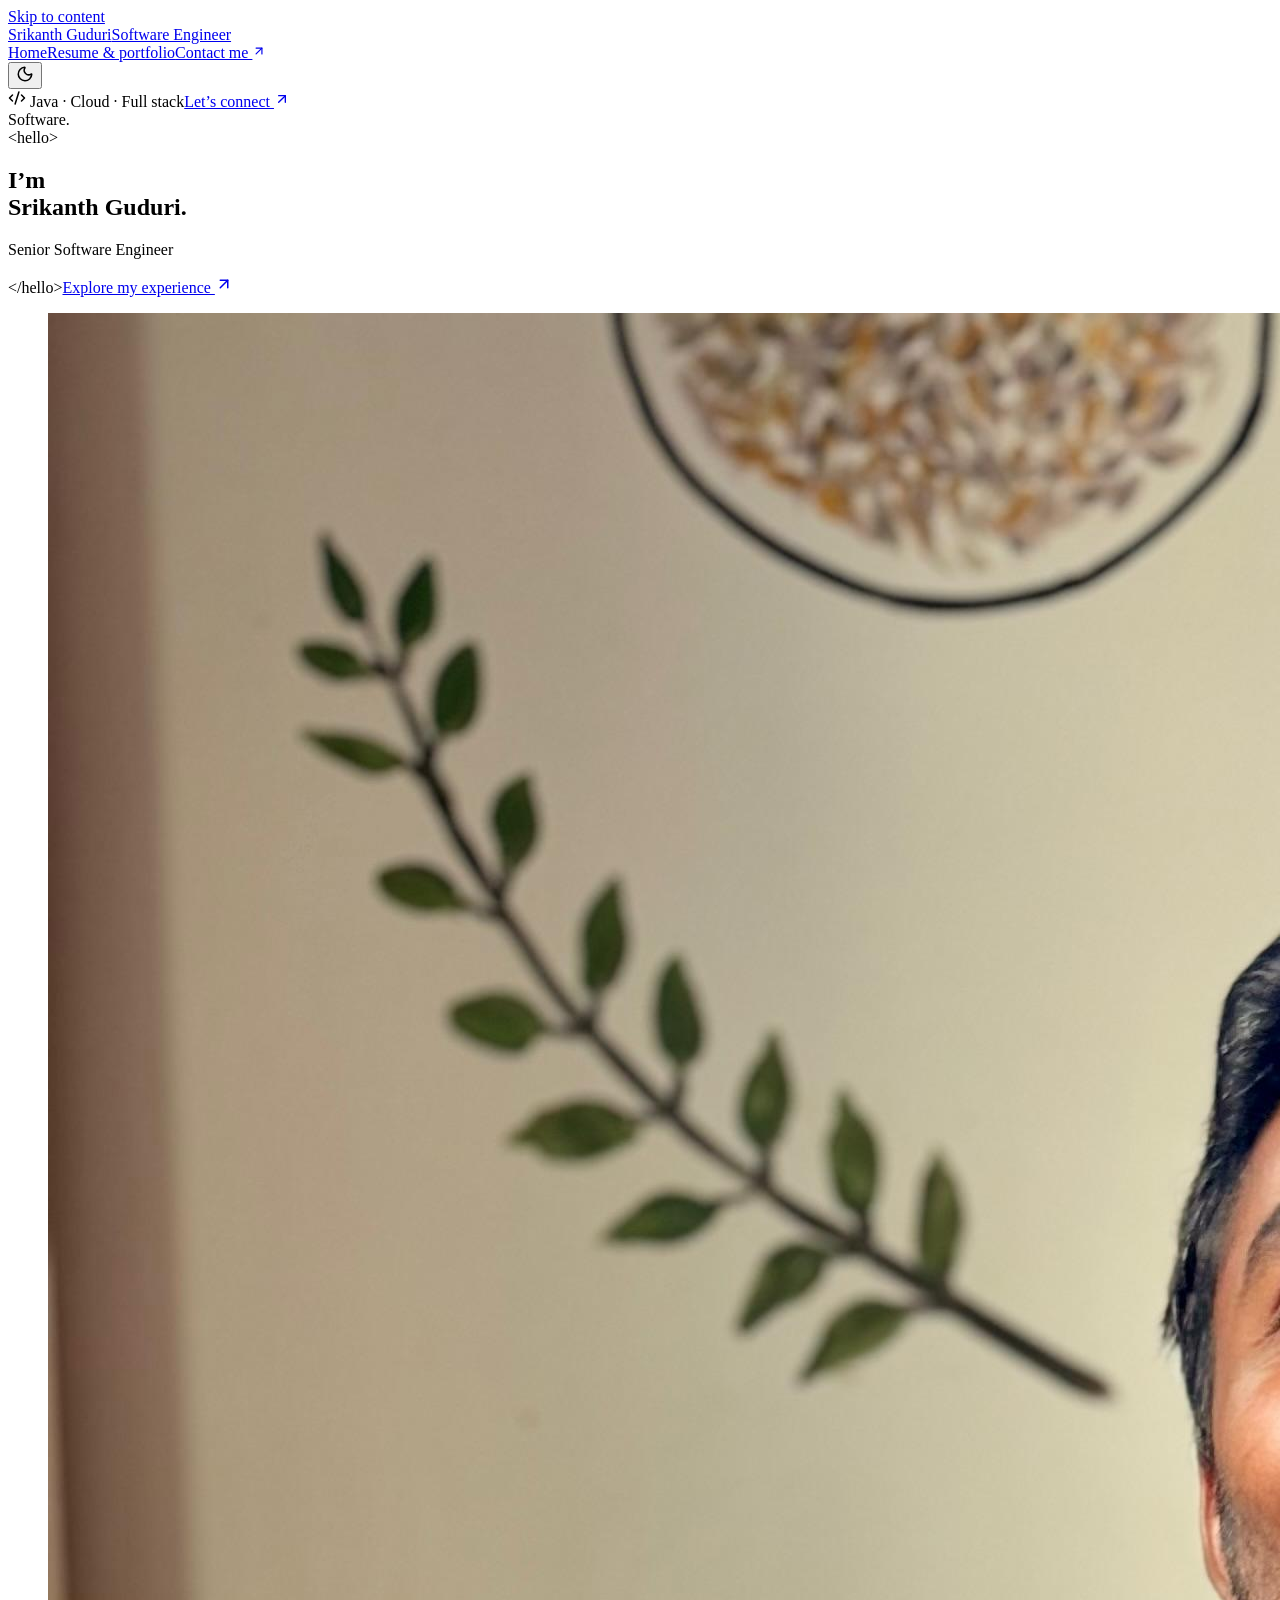
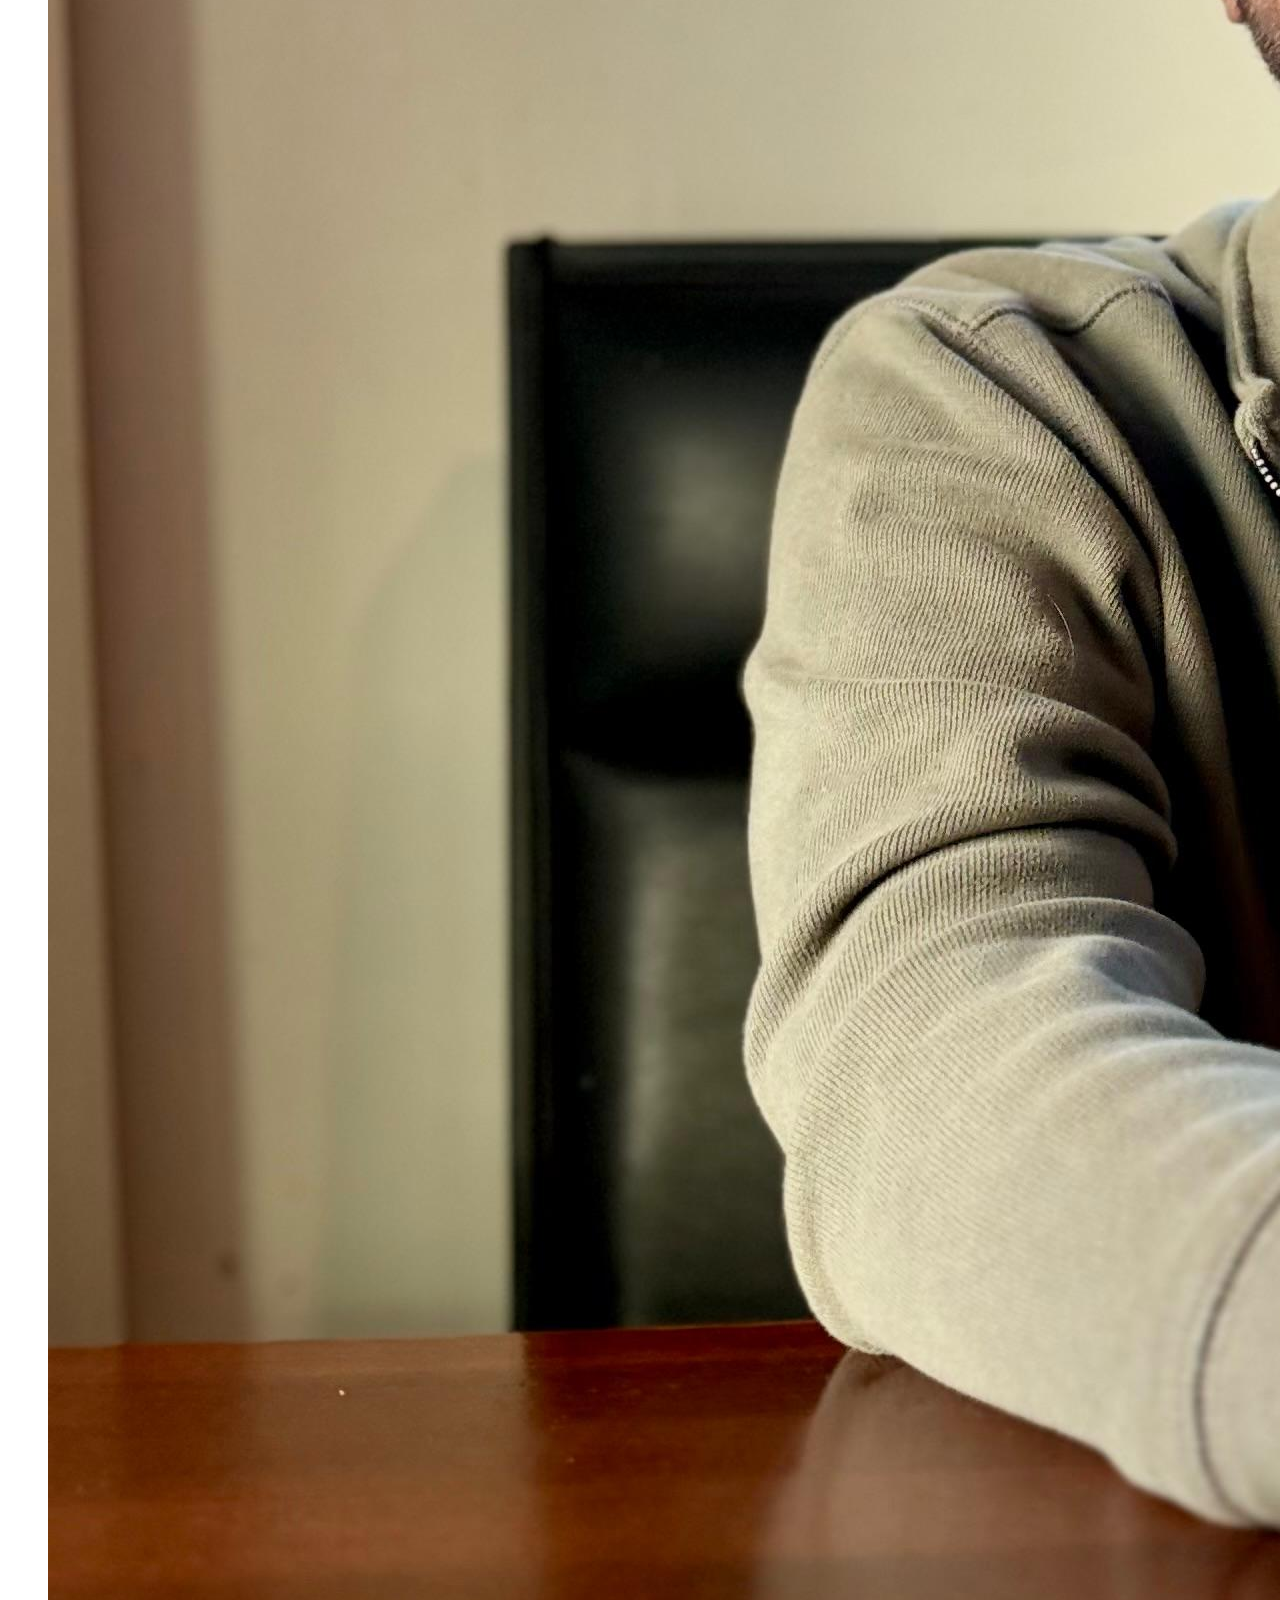
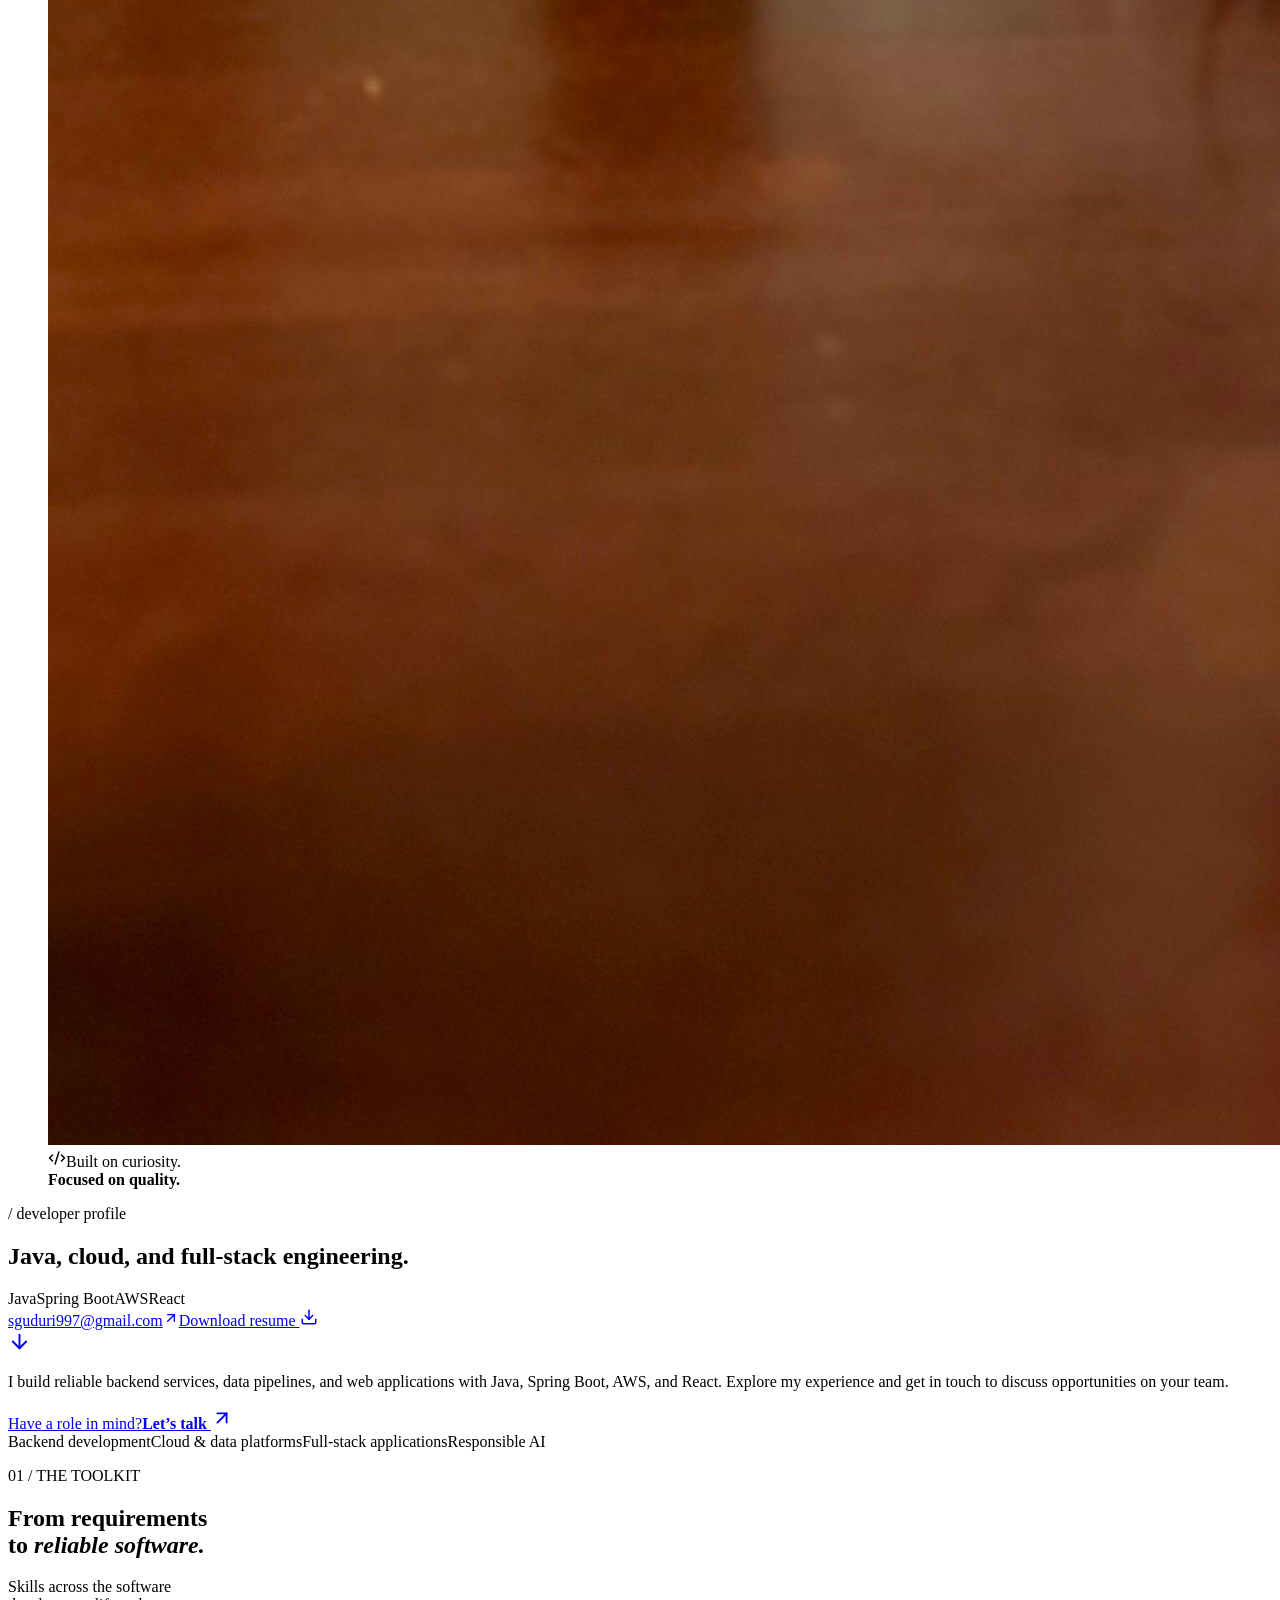
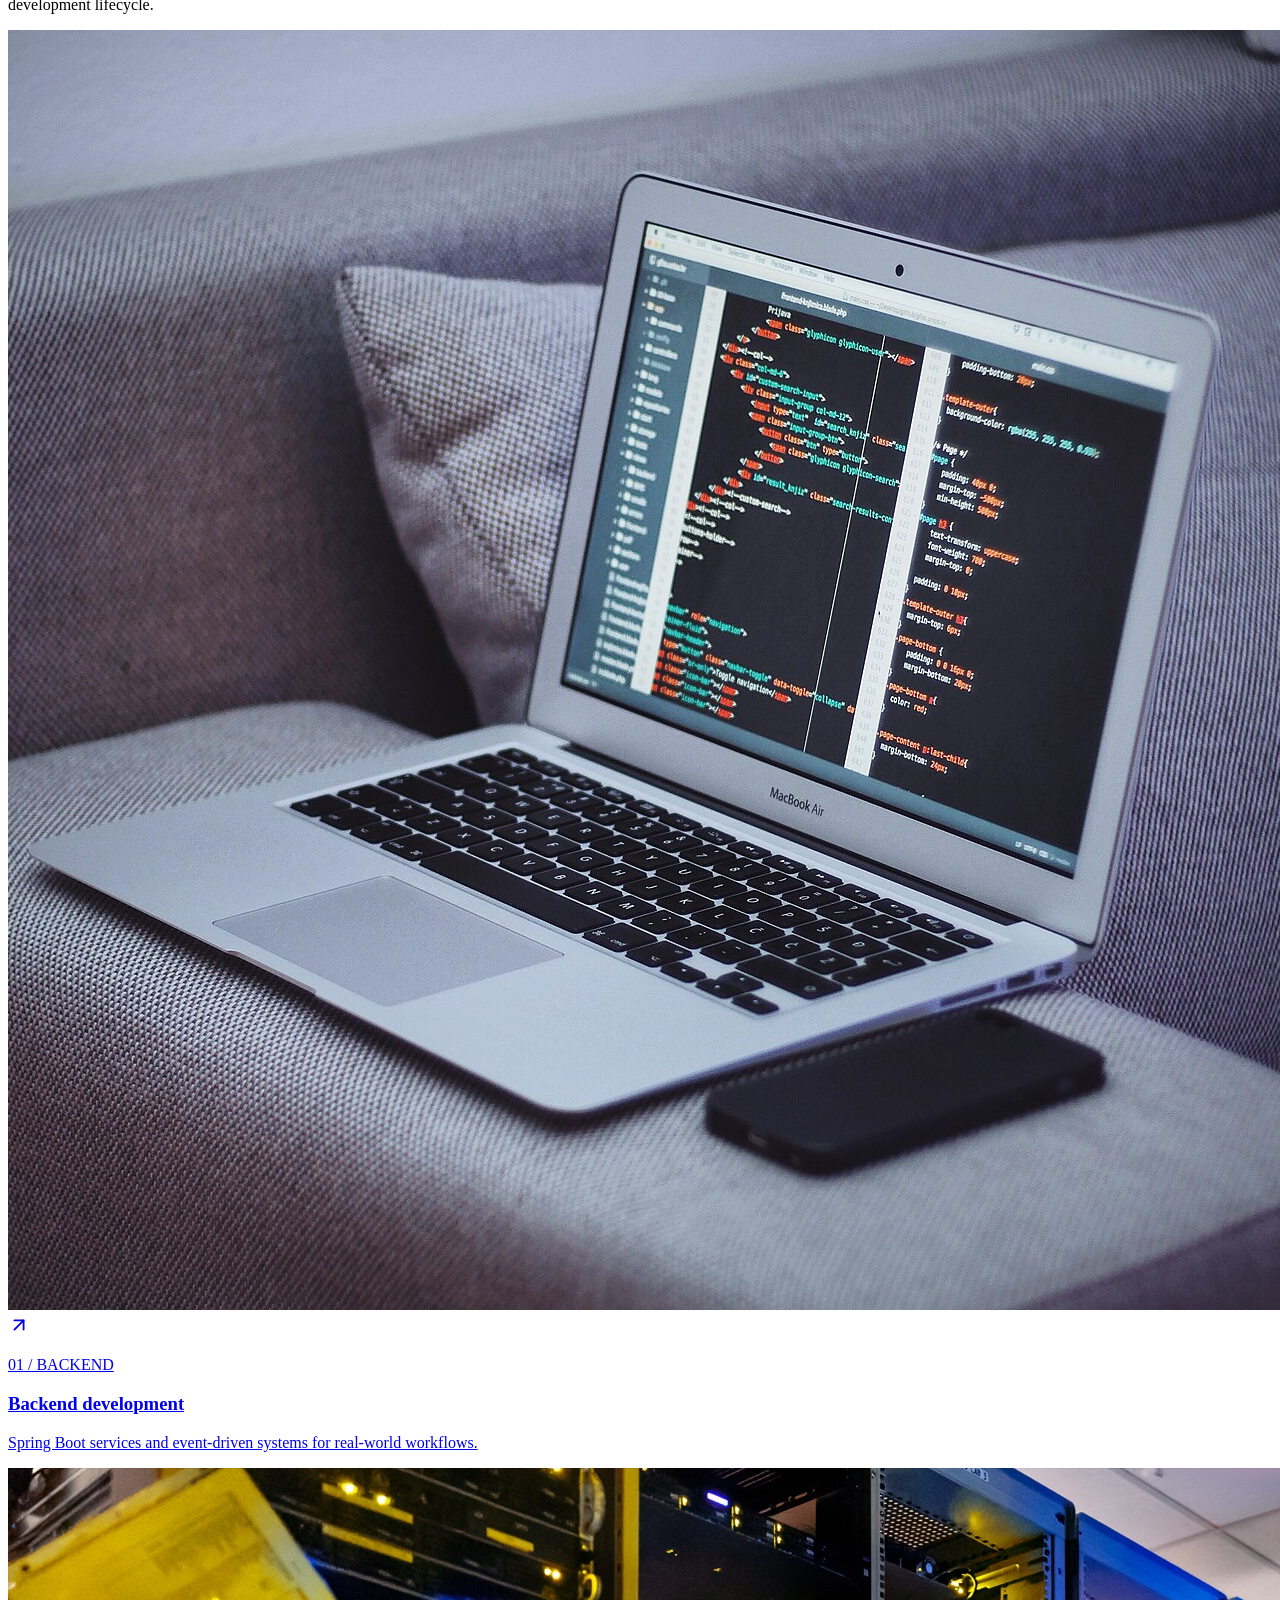
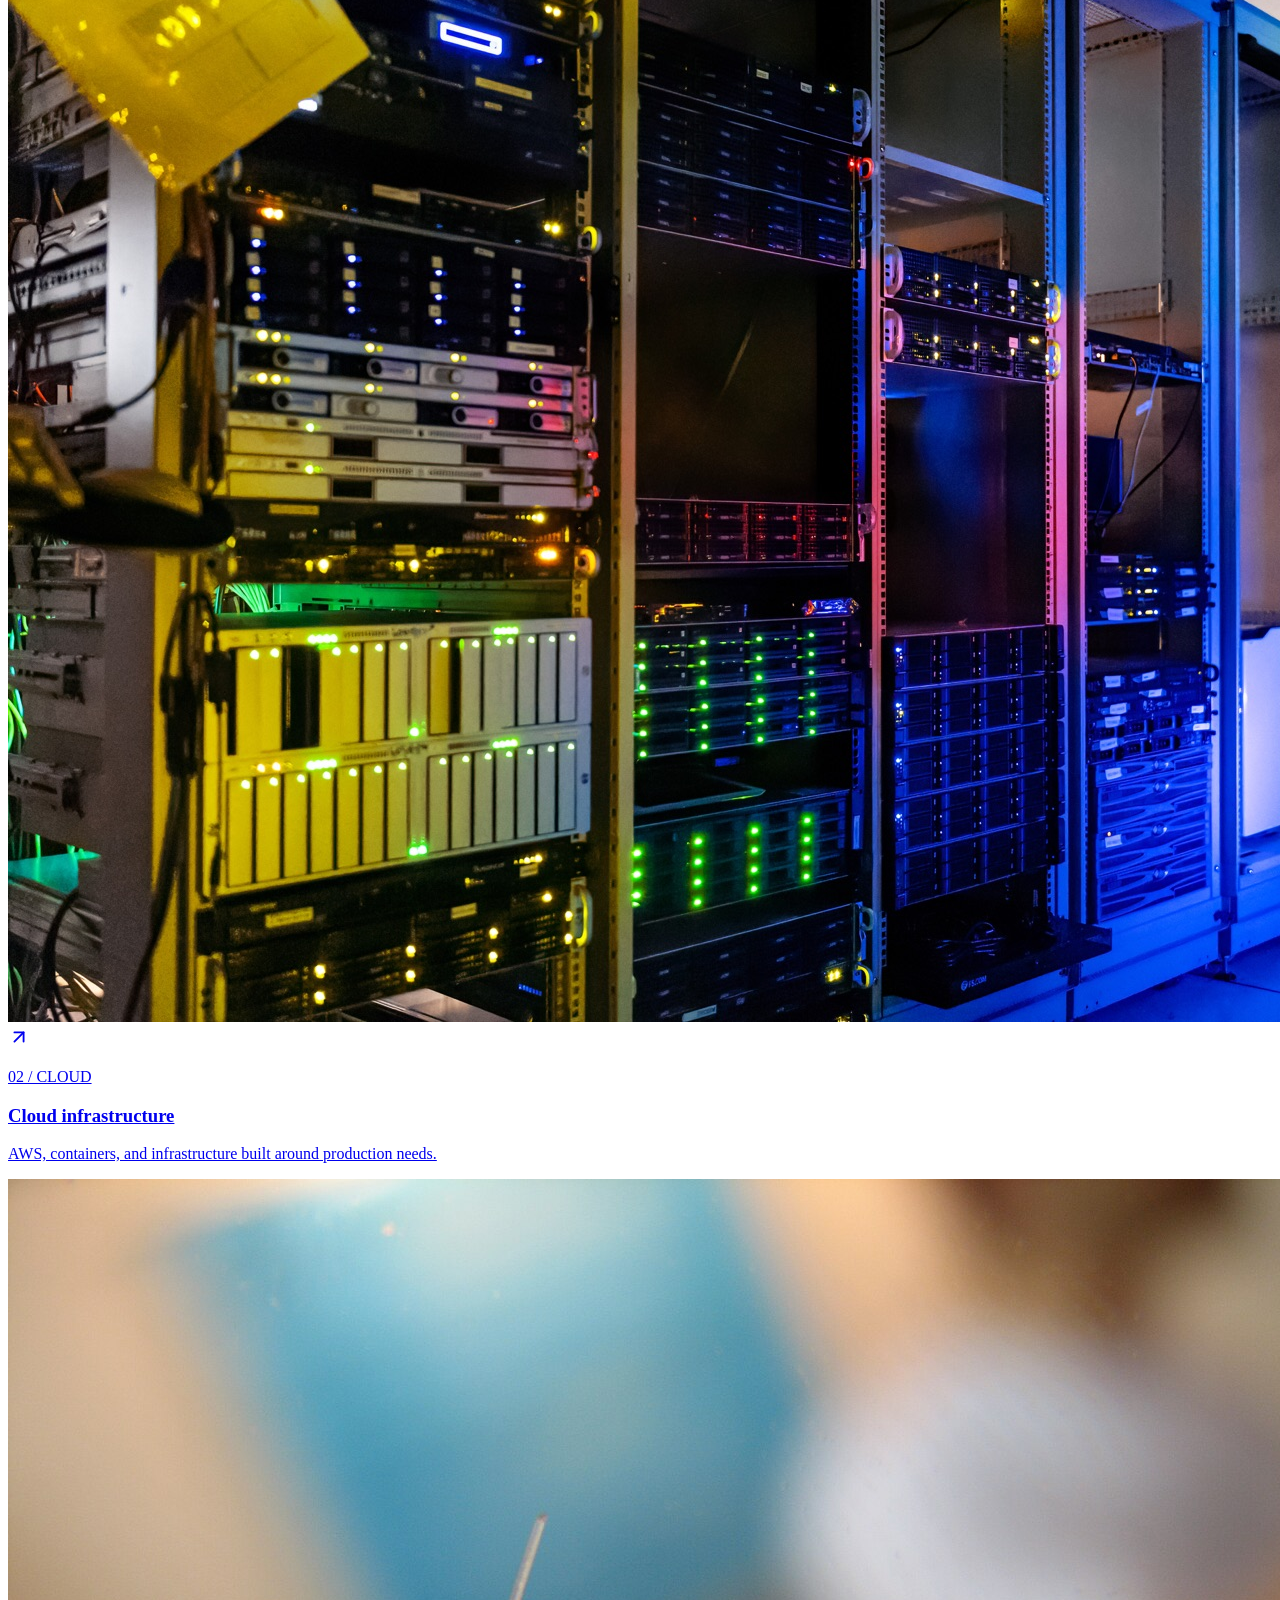
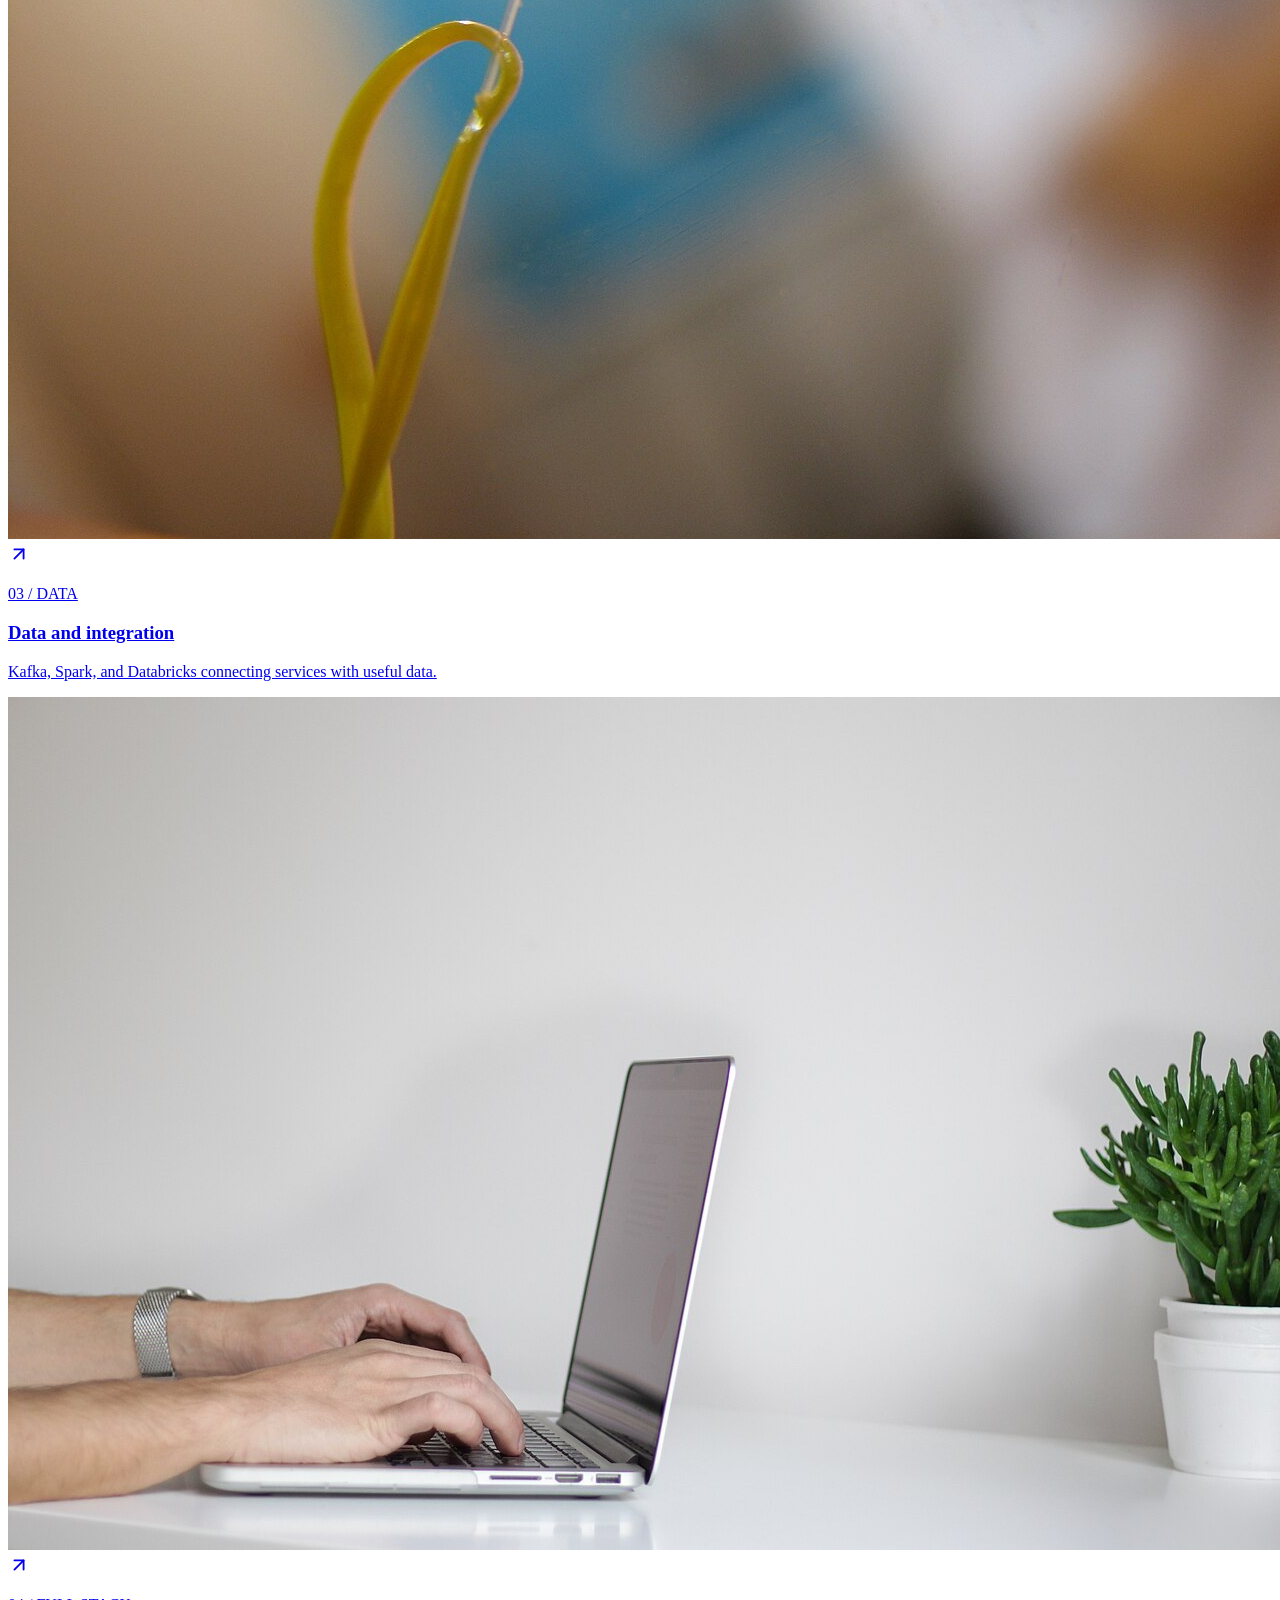
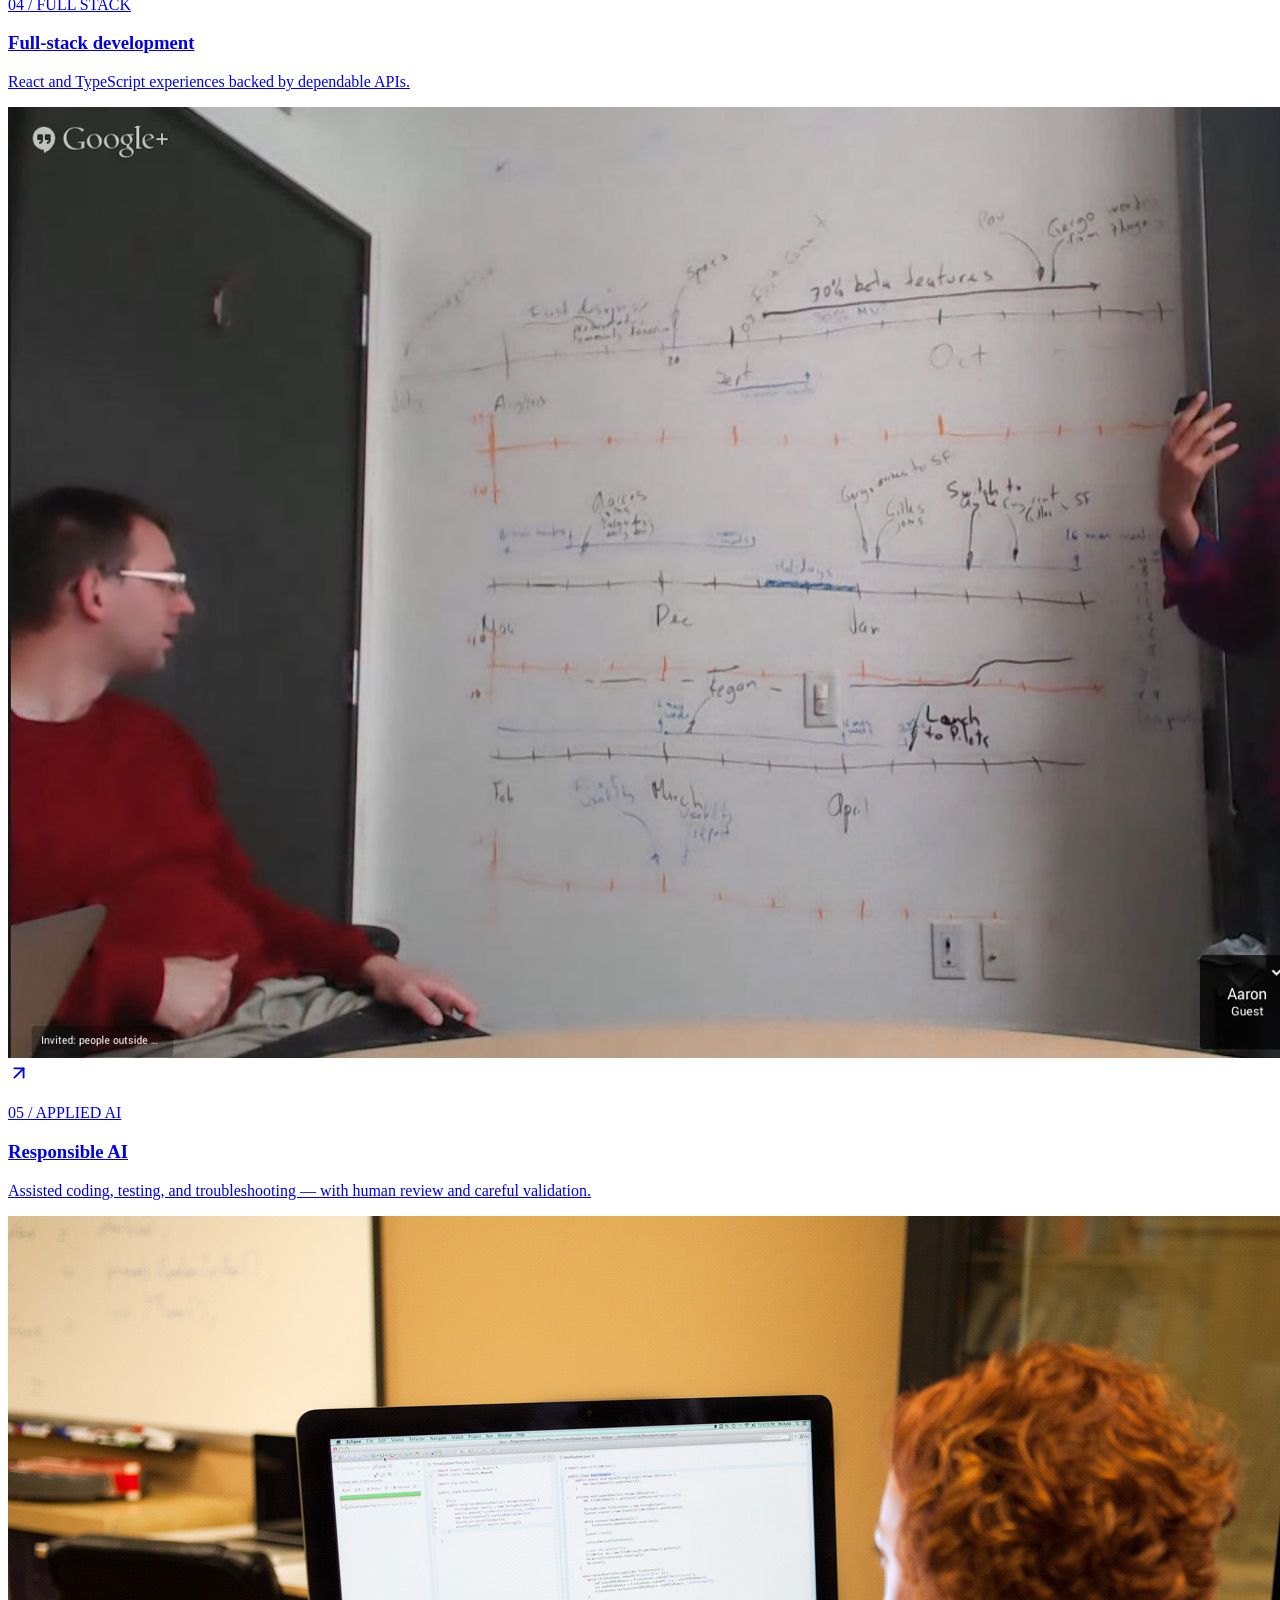
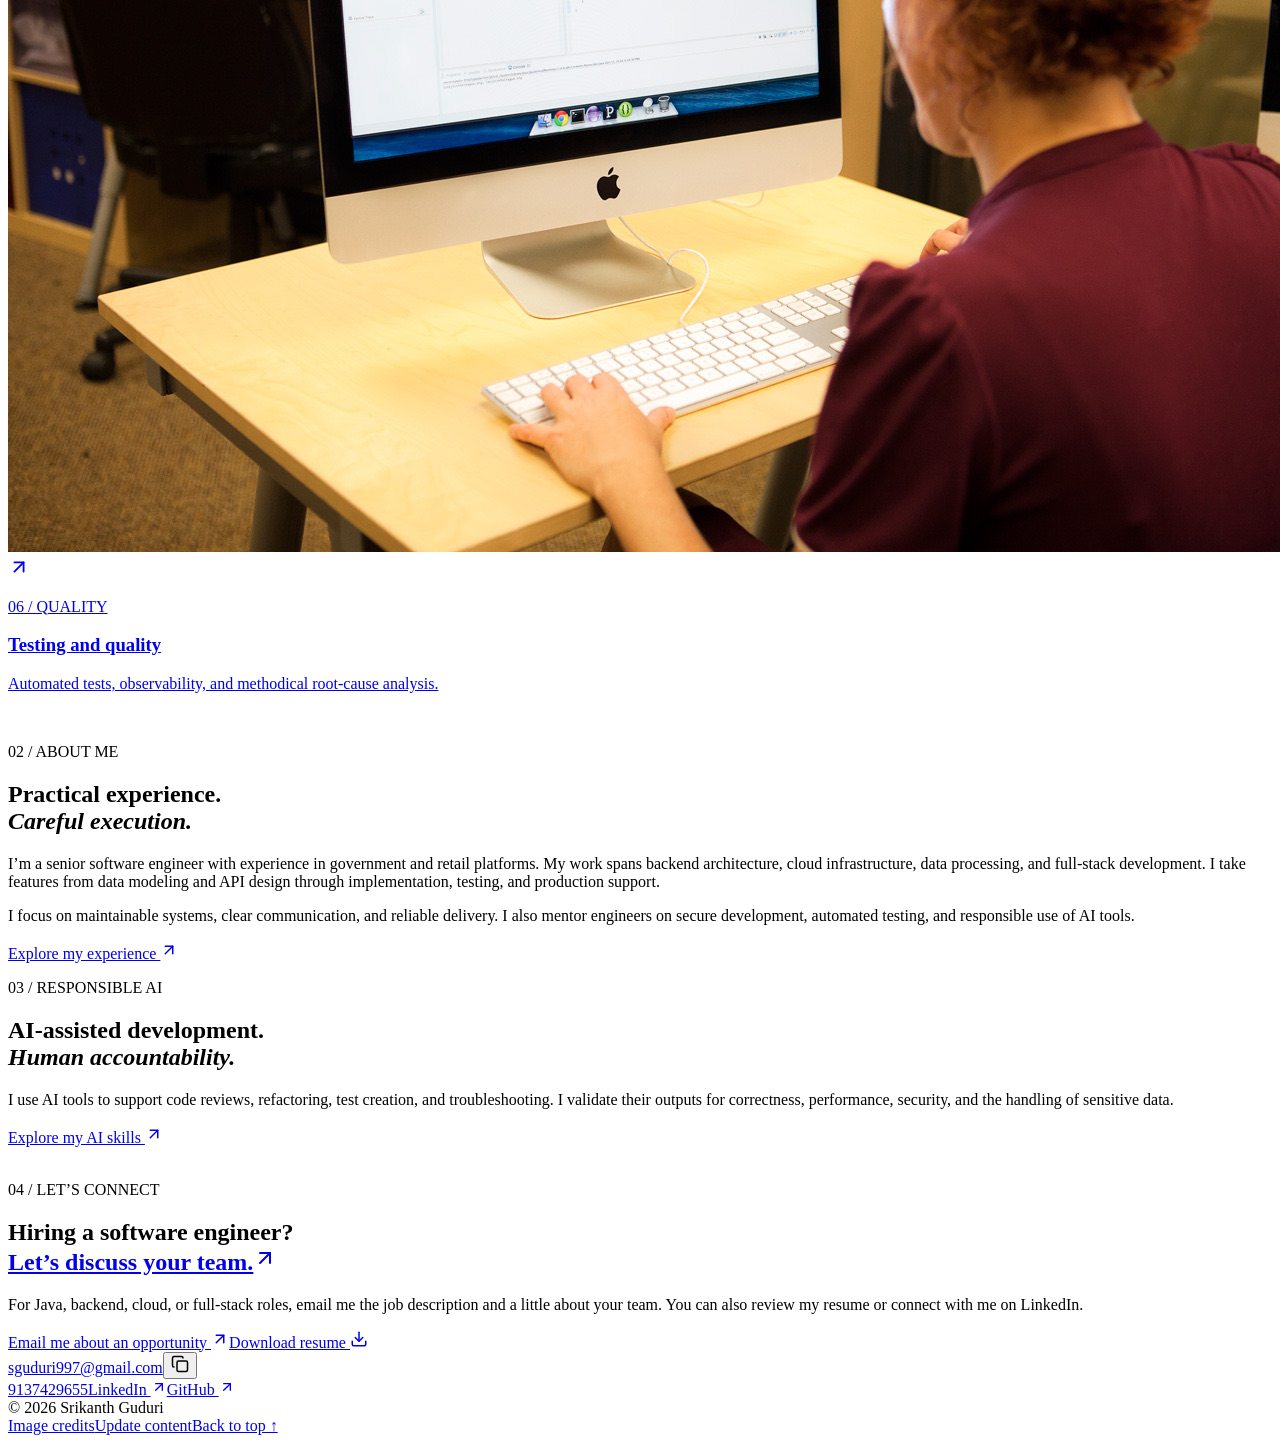
==== commit 64c2f245: "Publish Paytm experience and updated resume" ====
--- a/index.html
+++ b/index.html
@@ -1,2 +1,2 @@
-<!DOCTYPE html><html lang="en" data-theme="light"><head><meta charSet="utf-8"/><meta name="viewport" content="width=device-width, initial-scale=1"/><link rel="stylesheet" href="/_next/static/css/index.C2TPfK8z.css" data-rsc-css-href="/_next/static/css/index.C2TPfK8z.css" data-precedence="vite-rsc/importer-resources"/><link rel="modulepreload" fetchPriority="low" href="/_next/static/chunks/index-BEnHu-wI.js"/><script src="/_next/static/chunks/rolldown-runtime-C60lm6uB.js" type="module" async=""></script><script src="/_next/static/chunks/framework-D_rUT4EX.js" type="module" async=""></script><link rel="modulepreload" href="/_next/static/chunks/layout-segment-context-jj2RL38Q.js" crossorigin=""/><link rel="modulepreload" href="/_next/static/chunks/site-D364di9Q.js" crossorigin=""/><title>Srikanth Guduri | Senior Software Engineer</title><meta name="description" content="Java, Spring Boot, cloud and full-stack engineering. Explore Srikanth Guduri’s experience, skills, and certifications."/><script>Object.assign(((self[Symbol.for("vinext.navigationRuntime")]??={bootstrap:{routeManifest:null},functions:{}}).bootstrap.rsc??={rsc:[]}),{params:{},nav:{"pathname":"/","searchParams":[]}})</script><link rel="modulepreload" href="/_next/static/chunks/index-BEnHu-wI.js" />
-</head><body><div class="site-shell"><a class="skip" href="#main">Skip to content</a><header class="nav-wrap"><a href="/" class="logo" aria-label="Srikanth home">Srikanth<span class="brand-role">Software Engineer</span></a><nav aria-label="Main navigation"><a aria-current="page" href="/">Home</a><a href="/portfolio/">Resume &amp; portfolio</a><a href="#contact">Contact me <svg xmlns="http://www.w3.org/2000/svg" width="14" height="14" viewBox="0 0 24 24" fill="none" stroke="currentColor" stroke-width="2" stroke-linecap="round" stroke-linejoin="round" class="lucide lucide-arrow-up-right" aria-hidden="true"><path d="M7 7h10v10"></path><path d="M7 17 17 7"></path></svg></a></nav><button type="button" tabindex="0" data-slot="button" aria-label="Switch to dark theme" class="group/button inline-flex shrink-0 items-center justify-center rounded-lg border border-transparent bg-clip-padding text-sm font-medium whitespace-nowrap transition-all outline-none select-none focus-visible:border-ring focus-visible:ring-3 focus-visible:ring-ring/50 active:not-aria-[haspopup]:translate-y-px disabled:pointer-events-none disabled:opacity-50 aria-invalid:border-destructive aria-invalid:ring-3 aria-invalid:ring-destructive/20 dark:aria-invalid:border-destructive/50 dark:aria-invalid:ring-destructive/40 [&amp;_svg]:pointer-events-none [&amp;_svg]:shrink-0 [&amp;_svg:not([class*=&#x27;size-&#x27;])]:size-4 hover:bg-muted hover:text-foreground aria-expanded:bg-muted aria-expanded:text-foreground dark:hover:bg-muted/50 h-8 gap-1.5 px-2.5 has-data-[icon=inline-end]:pr-2 has-data-[icon=inline-start]:pl-2 theme-button"><svg xmlns="http://www.w3.org/2000/svg" width="18" height="18" viewBox="0 0 24 24" fill="none" stroke="currentColor" stroke-width="2" stroke-linecap="round" stroke-linejoin="round" class="lucide lucide-moon" aria-hidden="true"><path d="M20.985 12.486a9 9 0 1 1-9.473-9.472c.405-.022.617.46.402.803a6 6 0 0 0 8.268 8.268c.344-.215.825-.004.803.401"></path></svg></button></header><main id="main"><section class="hybrid-hero"><div class="hero-topline shell"><span><svg xmlns="http://www.w3.org/2000/svg" width="18" height="18" viewBox="0 0 24 24" fill="none" stroke="currentColor" stroke-width="2" stroke-linecap="round" stroke-linejoin="round" class="lucide lucide-code-xml" aria-hidden="true"><path d="m18 16 4-4-4-4"></path><path d="m6 8-4 4 4 4"></path><path d="m14.5 4-5 16"></path></svg> Java · Cloud · Full stack</span><a href="mailto:sguduri997@gmail.com">Let’s connect <svg xmlns="http://www.w3.org/2000/svg" width="16" height="16" viewBox="0 0 24 24" fill="none" stroke="currentColor" stroke-width="2" stroke-linecap="round" stroke-linejoin="round" class="lucide lucide-arrow-up-right" aria-hidden="true"><path d="M7 7h10v10"></path><path d="M7 17 17 7"></path></svg></a></div><div class="hero-stage shell"><div class="hero-word" aria-hidden="true">Software.</div><div class="developer-note"><span class="code-label">/ welcome</span><h1>Welcome to my portfolio.</h1><p>I’m <!-- -->Srikanth<!-- -->, a <!-- -->Senior Software Engineer<!-- -->.</p><a class="under-link" href="/portfolio/">Explore my experience <svg xmlns="http://www.w3.org/2000/svg" width="18" height="18" viewBox="0 0 24 24" fill="none" stroke="currentColor" stroke-width="2" stroke-linecap="round" stroke-linejoin="round" class="lucide lucide-arrow-up-right" aria-hidden="true"><path d="M7 7h10v10"></path><path d="M7 17 17 7"></path></svg></a></div><figure class="hero-portrait"><img src="/images/srikanth-portrait.jpeg" alt="Srikanth Guduri smiling indoors" fetchPriority="high"/><figcaption><svg xmlns="http://www.w3.org/2000/svg" width="18" height="18" viewBox="0 0 24 24" fill="none" stroke="currentColor" stroke-width="2" stroke-linecap="round" stroke-linejoin="round" class="lucide lucide-code-xml" aria-hidden="true"><path d="m18 16 4-4-4-4"></path><path d="m6 8-4 4 4 4"></path><path d="m14.5 4-5 16"></path></svg><span>Built on curiosity.<br/><strong>Focused on quality.</strong></span></figcaption></figure><aside class="developer-card"><span class="code-label">/ developer profile</span><h2>Java, cloud, and full-stack engineering.</h2><div class="profile-tags"><span>Java</span><span>Spring Boot</span><span>AWS</span><span>React</span></div><a class="profile-email" href="mailto:sguduri997@gmail.com">sguduri997@gmail.com<svg xmlns="http://www.w3.org/2000/svg" width="16" height="16" viewBox="0 0 24 24" fill="none" stroke="currentColor" stroke-width="2" stroke-linecap="round" stroke-linejoin="round" class="lucide lucide-arrow-up-right" aria-hidden="true"><path d="M7 7h10v10"></path><path d="M7 17 17 7"></path></svg></a><a class="pill primary" href="/Srikanth_Resume.pdf" download="">Download resume <svg xmlns="http://www.w3.org/2000/svg" width="18" height="18" viewBox="0 0 24 24" fill="none" stroke="currentColor" stroke-width="2" stroke-linecap="round" stroke-linejoin="round" class="lucide lucide-download" aria-hidden="true"><path d="M12 15V3"></path><path d="M21 15v4a2 2 0 0 1-2 2H5a2 2 0 0 1-2-2v-4"></path><path d="m7 10 5 5 5-5"></path></svg></a></aside></div><div class="hero-base shell"><a class="scroll-cue" href="#expertise" aria-label="Explore my skills"><svg xmlns="http://www.w3.org/2000/svg" width="23" height="23" viewBox="0 0 24 24" fill="none" stroke="currentColor" stroke-width="2" stroke-linecap="round" stroke-linejoin="round" class="lucide lucide-arrow-down" aria-hidden="true"><path d="M12 5v14"></path><path d="m19 12-7 7-7-7"></path></svg></a><p>I build reliable backend services, data pipelines, and web applications with Java, Spring Boot, AWS, and React. Explore my experience and get in touch to discuss opportunities on your team.</p><a class="hero-hire" href="mailto:sguduri997@gmail.com?subject=Recruitment%20opportunity">Have a role in mind?<strong>Let’s talk <svg xmlns="http://www.w3.org/2000/svg" width="22" height="22" viewBox="0 0 24 24" fill="none" stroke="currentColor" stroke-width="2" stroke-linecap="round" stroke-linejoin="round" class="lucide lucide-arrow-up-right" aria-hidden="true"><path d="M7 7h10v10"></path><path d="M7 17 17 7"></path></svg></strong></a></div></section><div class="recruiter-strip shell"><span>Backend development</span><span>Cloud &amp; data platforms</span><span>Full-stack applications</span><span>Responsible AI</span></div><section id="expertise" class="shell section visual-expertise"><div class="gallery-heading"><div><p class="eyebrow">01 / THE TOOLKIT</p><h2>From requirements<br/>to <em>reliable software.</em></h2></div><p>Skills across the software<br/> development lifecycle.</p></div><div class="photo-grid"><a class="photo-card" href="/portfolio/#skills"><div class="photo-card-image"><img src="/images/code.jpg" alt="Software development on a computer" loading="lazy"/><span class="photo-arrow"><svg xmlns="http://www.w3.org/2000/svg" width="22" height="22" viewBox="0 0 24 24" fill="none" stroke="currentColor" stroke-width="2" stroke-linecap="round" stroke-linejoin="round" class="lucide lucide-arrow-up-right" aria-hidden="true"><path d="M7 7h10v10"></path><path d="M7 17 17 7"></path></svg></span></div><div class="photo-card-copy"><p class="eyebrow">01 / BACKEND</p><h3>Backend development</h3><p>Spring Boot services and event-driven systems for real-world workflows.</p></div></a><a class="photo-card" href="/portfolio/#skills"><div class="photo-card-image"><img src="/images/detail.jpg" alt="Illuminated server racks at NOIRLab" loading="lazy"/><span class="photo-arrow"><svg xmlns="http://www.w3.org/2000/svg" width="22" height="22" viewBox="0 0 24 24" fill="none" stroke="currentColor" stroke-width="2" stroke-linecap="round" stroke-linejoin="round" class="lucide lucide-arrow-up-right" aria-hidden="true"><path d="M7 7h10v10"></path><path d="M7 17 17 7"></path></svg></span></div><div class="photo-card-copy"><p class="eyebrow">02 / CLOUD</p><h3>Cloud infrastructure</h3><p>AWS, containers, and infrastructure built around production needs.</p></div></a><a class="photo-card" href="/portfolio/#skills"><div class="photo-card-image"><img src="/images/network.jpg" alt="Close-up of an optical fiber" loading="lazy"/><span class="photo-arrow"><svg xmlns="http://www.w3.org/2000/svg" width="22" height="22" viewBox="0 0 24 24" fill="none" stroke="currentColor" stroke-width="2" stroke-linecap="round" stroke-linejoin="round" class="lucide lucide-arrow-up-right" aria-hidden="true"><path d="M7 7h10v10"></path><path d="M7 17 17 7"></path></svg></span></div><div class="photo-card-copy"><p class="eyebrow">03 / DATA</p><h3>Data and integration</h3><p>Kafka, Spark, and Databricks connecting services with useful data.</p></div></a><a class="photo-card" href="/portfolio/#experience"><div class="photo-card-image"><img src="/images/workspace.jpg" alt="Computer workspace for software development" loading="lazy"/><span class="photo-arrow"><svg xmlns="http://www.w3.org/2000/svg" width="22" height="22" viewBox="0 0 24 24" fill="none" stroke="currentColor" stroke-width="2" stroke-linecap="round" stroke-linejoin="round" class="lucide lucide-arrow-up-right" aria-hidden="true"><path d="M7 7h10v10"></path><path d="M7 17 17 7"></path></svg></span></div><div class="photo-card-copy"><p class="eyebrow">04 / FULL STACK</p><h3>Full-stack development</h3><p>React and TypeScript experiences backed by dependable APIs.</p></div></a><a class="photo-card" href="/portfolio/?skill=AI#skills"><div class="photo-card-image"><img src="/images/planning.jpg" alt="Software team reviewing a development retrospective" loading="lazy"/><span class="photo-arrow"><svg xmlns="http://www.w3.org/2000/svg" width="22" height="22" viewBox="0 0 24 24" fill="none" stroke="currentColor" stroke-width="2" stroke-linecap="round" stroke-linejoin="round" class="lucide lucide-arrow-up-right" aria-hidden="true"><path d="M7 7h10v10"></path><path d="M7 17 17 7"></path></svg></span></div><div class="photo-card-copy"><p class="eyebrow">05 / APPLIED AI</p><h3>Responsible AI</h3><p>Assisted coding, testing, and troubleshooting — with human review and careful validation.</p></div></a><a class="photo-card" href="/portfolio/#skills"><div class="photo-card-image"><img src="/images/testing.jpg" alt="Programmer writing Java code with JUnit tests" loading="lazy"/><span class="photo-arrow"><svg xmlns="http://www.w3.org/2000/svg" width="22" height="22" viewBox="0 0 24 24" fill="none" stroke="currentColor" stroke-width="2" stroke-linecap="round" stroke-linejoin="round" class="lucide lucide-arrow-up-right" aria-hidden="true"><path d="M7 7h10v10"></path><path d="M7 17 17 7"></path></svg></span></div><div class="photo-card-copy"><p class="eyebrow">06 / QUALITY</p><h3>Testing and quality</h3><p>Automated tests, observability, and methodical root-cause analysis.</p></div></a></div></section><section id="about" class="about-visual shell"><div class="about-photograph"><img src="/images/srikanth-cycling.jpeg" alt="Srikanth outdoors with his bicycle at sunset" loading="lazy"/></div><div class="about-text"><p class="eyebrow">02 / ABOUT ME</p><h2>Practical experience.<br/><em>Careful execution.</em></h2><p class="large-copy">I’m a senior software engineer with experience in government and retail platforms. My work spans backend architecture, cloud infrastructure, data processing, and full-stack development. I take features from data modeling and API design through implementation, testing, and production support.</p><p>I focus on maintainable systems, clear communication, and reliable delivery. I also mentor engineers on secure development, automated testing, and responsible use of AI tools.</p><a class="under-link" href="/portfolio/">Explore my experience <svg xmlns="http://www.w3.org/2000/svg" width="18" height="18" viewBox="0 0 24 24" fill="none" stroke="currentColor" stroke-width="2" stroke-linecap="round" stroke-linejoin="round" class="lucide lucide-arrow-up-right" aria-hidden="true"><path d="M7 7h10v10"></path><path d="M7 17 17 7"></path></svg></a></div></section><section class="ai-feature shell section"><div><p class="eyebrow">03 / RESPONSIBLE AI</p><h2>AI-assisted development.<br/><em>Human accountability.</em></h2><p>I use AI tools to support code reviews, refactoring, test creation, and troubleshooting. I validate their outputs for correctness, performance, security, and the handling of sensitive data.</p><a class="pill primary" href="/portfolio/?skill=AI#skills">Explore my AI skills <svg xmlns="http://www.w3.org/2000/svg" width="18" height="18" viewBox="0 0 24 24" fill="none" stroke="currentColor" stroke-width="2" stroke-linecap="round" stroke-linejoin="round" class="lucide lucide-arrow-up-right" aria-hidden="true"><path d="M7 7h10v10"></path><path d="M7 17 17 7"></path></svg></a></div><img src="/images/planning.jpg" alt="Software team reviewing a development retrospective" loading="lazy"/></section><section id="contact" class="contact shell section"><p class="eyebrow">04 / LET’S CONNECT</p><h2>Hiring a software engineer?<br/><a href="mailto:sguduri997@gmail.com">Let’s discuss your team.<svg xmlns="http://www.w3.org/2000/svg" width="24" height="24" viewBox="0 0 24 24" fill="none" stroke="currentColor" stroke-width="2" stroke-linecap="round" stroke-linejoin="round" class="lucide lucide-arrow-up-right" aria-hidden="true"><path d="M7 7h10v10"></path><path d="M7 17 17 7"></path></svg></a></h2><p class="hiring-copy">For Java, backend, cloud, or full-stack roles, email me the job description and a little about your team. You can also review my resume or connect with me on LinkedIn.</p><div class="contact-cta"><a class="pill primary" href="mailto:sguduri997@gmail.com?subject=Recruitment%20opportunity">Email me about an opportunity <svg xmlns="http://www.w3.org/2000/svg" width="18" height="18" viewBox="0 0 24 24" fill="none" stroke="currentColor" stroke-width="2" stroke-linecap="round" stroke-linejoin="round" class="lucide lucide-arrow-up-right" aria-hidden="true"><path d="M7 7h10v10"></path><path d="M7 17 17 7"></path></svg></a><a class="pill resume-outline" href="/Srikanth_Resume.pdf" download="">Download resume <svg xmlns="http://www.w3.org/2000/svg" width="18" height="18" viewBox="0 0 24 24" fill="none" stroke="currentColor" stroke-width="2" stroke-linecap="round" stroke-linejoin="round" class="lucide lucide-download" aria-hidden="true"><path d="M12 15V3"></path><path d="M21 15v4a2 2 0 0 1-2 2H5a2 2 0 0 1-2-2v-4"></path><path d="m7 10 5 5 5-5"></path></svg></a></div><div class="contact-bottom"><div class="email-row"><a href="mailto:sguduri997@gmail.com">sguduri997@gmail.com</a><button type="button" tabindex="0" data-slot="button" aria-label="Copy email address" class="group/button inline-flex shrink-0 items-center justify-center rounded-lg border border-transparent bg-clip-padding text-sm font-medium whitespace-nowrap transition-all outline-none select-none focus-visible:border-ring focus-visible:ring-3 focus-visible:ring-ring/50 active:not-aria-[haspopup]:translate-y-px disabled:pointer-events-none disabled:opacity-50 aria-invalid:border-destructive aria-invalid:ring-3 aria-invalid:ring-destructive/20 dark:aria-invalid:border-destructive/50 dark:aria-invalid:ring-destructive/40 [&amp;_svg]:pointer-events-none [&amp;_svg]:shrink-0 [&amp;_svg:not([class*=&#x27;size-&#x27;])]:size-4 hover:bg-muted hover:text-foreground aria-expanded:bg-muted aria-expanded:text-foreground dark:hover:bg-muted/50 h-8 gap-1.5 px-2.5 has-data-[icon=inline-end]:pr-2 has-data-[icon=inline-start]:pl-2 icon-btn"><svg xmlns="http://www.w3.org/2000/svg" width="18" height="18" viewBox="0 0 24 24" fill="none" stroke="currentColor" stroke-width="2" stroke-linecap="round" stroke-linejoin="round" class="lucide lucide-copy" aria-hidden="true"><rect width="14" height="14" x="8" y="8" rx="2" ry="2"></rect><path d="M4 16c-1.1 0-2-.9-2-2V4c0-1.1.9-2 2-2h10c1.1 0 2 .9 2 2"></path></svg></button><span class="copy-status" role="status"></span></div><div class="social-links"><a href="tel:9137429655">9137429655</a><a href="https://www.linkedin.com/in/guds12/">LinkedIn <svg xmlns="http://www.w3.org/2000/svg" width="16" height="16" viewBox="0 0 24 24" fill="none" stroke="currentColor" stroke-width="2" stroke-linecap="round" stroke-linejoin="round" class="lucide lucide-arrow-up-right" aria-hidden="true"><path d="M7 7h10v10"></path><path d="M7 17 17 7"></path></svg></a><a href="https://github.com/guds12">GitHub <svg xmlns="http://www.w3.org/2000/svg" width="16" height="16" viewBox="0 0 24 24" fill="none" stroke="currentColor" stroke-width="2" stroke-linecap="round" stroke-linejoin="round" class="lucide lucide-arrow-up-right" aria-hidden="true"><path d="M7 7h10v10"></path><path d="M7 17 17 7"></path></svg></a></div></div></section></main><footer class="footer shell"><span>© <!-- -->2026<!-- --> <!-- -->Srikanth</span><div><a href="/credits/">Image credits</a><a href="/studio/">Update content</a><a href="#main">Back to top ↑</a></div></footer></div><script type="module" src="/_next/static/chunks/index-BEnHu-wI.js" id="_R_" async=""></script><script>((self[Symbol.for("vinext.navigationRuntime")]??={bootstrap:{routeManifest:null},functions:{}}).bootstrap.rsc??={rsc:[]}).rsc.push("0:{\"page:/\":\"$L1\",\"layout:/\":\"$L2\",\"route:/\":\"$L3\",\"__route\":\"route:/\",\"__interceptionContext\":null,\"__layoutIds\":[\"layout:/\"],\"__rootLayout\":\"/\",\"__bfcacheSegmentIdentities\":{\"layout:/\":\"[\\\"layout\\\",\\\"layout:/\\\",\\\"root-boundary:/\\\",\\\"\\\"]\",\"page:/\":\"[\\\"page\\\",\\\"page:/\\\",\\\"root-boundary:/\\\",\\\"\\\"]\"},\"__srcPage\":[\"page\"],\"__layoutFlags\":{\"layout:/\":\"s\"},\"__artifactCompatibility\":{\"schemaVersion\":1,\"graphVersion\":\"app-route-graph:1177fd80f83fa7b0\",\"deploymentVersion\":\"aaeb09b3-1052-4505-8fdc-6572372fe8f8\",\"appElementsSchemaVersion\":1,\"rscPayloadSchemaVersion\":1,\"rootBoundaryId\":\"/\",\"renderEpoch\":null}}\n")</script><script>((self[Symbol.for("vinext.navigationRuntime")]??={bootstrap:{routeManifest:null},functions:{}}).bootstrap.rsc??={rsc:[]}).rsc.push("4:I[\"8c0f216c4604\",[],\"Children\",1]\n")</script><script>((self[Symbol.for("vinext.navigationRuntime")]??={bootstrap:{routeManifest:null},functions:{}}).bootstrap.rsc??={rsc:[]}).rsc.push("5:I[\"593f344dc510\",[],\"GlobalErrorBoundary\",1]\n")</script><script>((self[Symbol.for("vinext.navigationRuntime")]??={bootstrap:{routeManifest:null},functions:{}}).bootstrap.rsc??={rsc:[]}).rsc.push("6:I[\"0b874ad30386\",[],\"default\",1]\n")</script><script>((self[Symbol.for("vinext.navigationRuntime")]??={bootstrap:{routeManifest:null},functions:{}}).bootstrap.rsc??={rsc:[]}).rsc.push("7:I[\"593f344dc510\",[],\"ErrorBoundary\",1]\n")</script><script>((self[Symbol.for("vinext.navigationRuntime")]??={bootstrap:{routeManifest:null},functions:{}}).bootstrap.rsc??={rsc:[]}).rsc.push("8:I[\"15c18cfaeeff\",[],\"LayoutSegmentProvider\",1]\n")</script><script>((self[Symbol.for("vinext.navigationRuntime")]??={bootstrap:{routeManifest:null},functions:{}}).bootstrap.rsc??={rsc:[]}).rsc.push("9:I[\"8c0f216c4604\",[],\"Slot\",1]\n")</script><script>((self[Symbol.for("vinext.navigationRuntime")]??={bootstrap:{routeManifest:null},functions:{}}).bootstrap.rsc??={rsc:[]}).rsc.push("a:I[\"593f344dc510\",[],\"NotFoundBoundary\",1]\n")</script><script>((self[Symbol.for("vinext.navigationRuntime")]??={bootstrap:{routeManifest:null},functions:{}}).bootstrap.rsc??={rsc:[]}).rsc.push("b:I[\"9276801271d6\",[],\"AppRouterScrollTarget\",1]\n")</script><script>((self[Symbol.for("vinext.navigationRuntime")]??={bootstrap:{routeManifest:null},functions:{}}).bootstrap.rsc??={rsc:[]}).rsc.push("c:I[\"593f344dc510\",[],\"RedirectBoundary\",1]\n")</script><script>((self[Symbol.for("vinext.navigationRuntime")]??={bootstrap:{routeManifest:null},functions:{}}).bootstrap.rsc??={rsc:[]}).rsc.push(":HL[\"/_next/static/css/index.C2TPfK8z.css\",\"style\"     ]\n")</script><script>((self[Symbol.for("vinext.navigationRuntime")]??={bootstrap:{routeManifest:null},functions:{}}).bootstrap.rsc??={rsc:[]}).rsc.push("2:[[[\"$\",\"link\",\"css:/_next/static/css/index.C2TPfK8z.css\",{\"rel\":\"stylesheet\",\"precedence\":\"vite-rsc/importer-resources\",\"href\":\"/_next/static/css/index.C2TPfK8z.css\",\"data-rsc-css-href\":\"/_next/static/css/index.C2TPfK8z.css\"}],\"$undefined\"],[\"$\",\"html\",null,{\"lang\":\"en\",\"data-theme\":\"light\",\"children\":[\"$\",\"body\",null,{\"children\":[\"$\",\"$L4\",null,{}]}]}]]\n")</script><script>((self[Symbol.for("vinext.navigationRuntime")]??={bootstrap:{routeManifest:null},functions:{}}).bootstrap.rsc??={rsc:[]}).rsc.push("3:[[[\"$\",\"meta\",null,{\"charSet\":\"utf-8\"}],[[\"$\",\"title\",\"0\",{\"children\":\"Srikanth Guduri | Senior Software Engineer\"}],[\"$\",\"meta\",\"1\",{\"name\":\"description\",\"content\":\"Java, Spring Boot, cloud and full-stack engineering. Explore Srikanth Guduri’s experience, skills, and certifications.\"}]],[[\"$\",\"meta\",\"0\",{\"name\":\"viewport\",\"content\":\"width=device-width, initial-scale=1\"}]]],[\"$\",\"$L5\",null,{\"fallback\":\"$6\",\"children\":[\"$\",\"$L7\",null,{\"fallback\":\"$6\",\"children\":[\"$\",\"$L8\",null,{\"providerId\":\"layout:/\",\"segmentMap\":{\"children\":[]},\"children\":[\"$\",\"$L9\",null,{\"id\":\"layout:/\",\"parallelSlots\":\"$undefined\",\"children\":[\"$\",\"$La\",null,{\"resetKey\":\"\",\"fallback\":[[\"$\",\"title\",null,{\"children\":\"404: This page could not be found.\"}],[\"$\",\"div\",null,{\"style\":{\"fontFamily\":\"system-ui,\\\"Segoe UI\\\",Roboto,Helvetica,Arial,sans-serif,\\\"Apple Color Emoji\\\",\\\"Segoe UI Emoji\\\"\",\"height\":\"100vh\",\"textAlign\":\"center\",\"display\":\"flex\",\"flexDirection\":\"column\",\"alignItems\":\"center\",\"justifyContent\":\"center\"},\"children\":[\"$\",\"div\",null,{\"children\":[[\"$\",\"style\",null,{\"dangerouslySetInnerHTML\":{\"__html\":\"body{color:#000;background:#fff;margin:0}.next-error-h1{border-right:1px solid rgba(0,0,0,.3)}@media (prefers-color-scheme:dark){body{color:#fff;background:#000}.next-error-h1{border-right:1px solid rgba(255,255,255,.3)}}\"}}],[\"$\",\"h1\",null,{\"className\":\"next-error-h1\",\"style\":{\"display\":\"inline-block\",\"margin\":\"0 20px 0 0\",\"padding\":\"0 23px 0 0\",\"fontSize\":24,\"fontWeight\":500,\"verticalAlign\":\"top\",\"lineHeight\":\"49px\"},\"children\":404}],[\"$\",\"div\",null,{\"style\":{\"display\":\"inline-block\"},\"children\":[\"$\",\"h2\",null,{\"style\":{\"fontSize\":14,\"fontWeight\":400,\"lineHeight\":\"49px\",\"margin\":0},\"children\":\"This page could not be found.\"}]}]]}]}]],\"children\":[\"$\",\"$Lb\",null,{\"children\":[\"$\",\"$Lc\",null,{\"children\":[[\"$\",\"$L8\",null,{\"providerId\":\"page:/\",\"segmentMap\":{\"children\":[\"__PAGE__\"]},\"children\":[\"$\",\"$L9\",null,{\"id\":\"page:/\"}]}],null]}]}]}]}]}]}]}],null,null]\n")</script><script>((self[Symbol.for("vinext.navigationRuntime")]??={bootstrap:{routeManifest:null},functions:{}}).bootstrap.rsc??={rsc:[]}).rsc.push("d:I[\"b85b39017127\",[],\"Site\",1]\n")</script><script>((self[Symbol.for("vinext.navigationRuntime")]??={bootstrap:{routeManifest:null},functions:{}}).bootstrap.rsc??={rsc:[]}).rsc.push("e:I[\"b85b39017127\",[],\"HomeContent\",1]\n")</script><script>((self[Symbol.for("vinext.navigationRuntime")]??={bootstrap:{routeManifest:null},functions:{}}).bootstrap.rsc??={rsc:[]}).rsc.push("1:[\"$\",\"$Ld\",null,{\"children\":[\"$\",\"$Le\",null,{}]}]\n")</script><script>Object.assign(((self[Symbol.for("vinext.navigationRuntime")]??={bootstrap:{routeManifest:null},functions:{}}).bootstrap.rsc??={rsc:[]}),{"initialCacheKind":"static"});((self[Symbol.for("vinext.navigationRuntime")]??={bootstrap:{routeManifest:null},functions:{}}).bootstrap.rsc??={rsc:[]}).done=true</script></body></html>+<!DOCTYPE html><html lang="en" data-theme="light"><head><meta charSet="utf-8"/><meta name="viewport" content="width=device-width, initial-scale=1"/><link rel="stylesheet" href="/_next/static/css/index.hxGEBp2H.css" data-rsc-css-href="/_next/static/css/index.hxGEBp2H.css" data-precedence="vite-rsc/importer-resources"/><link rel="modulepreload" fetchPriority="low" href="/_next/static/chunks/index-DaMl4ZVE.js"/><script src="/_next/static/chunks/rolldown-runtime-C60lm6uB.js" type="module" async=""></script><script src="/_next/static/chunks/framework-D_rUT4EX.js" type="module" async=""></script><link rel="modulepreload" href="/_next/static/chunks/layout-segment-context-D7LD_yom.js" crossorigin=""/><link rel="modulepreload" href="/_next/static/chunks/site-pUAs2UMu.js" crossorigin=""/><title>Srikanth Guduri | Senior Software Engineer</title><meta name="description" content="Java, Spring Boot, cloud and full-stack engineering. Explore Srikanth Guduri’s experience, skills, and certifications."/><script>Object.assign(((self[Symbol.for("vinext.navigationRuntime")]??={bootstrap:{routeManifest:null},functions:{}}).bootstrap.rsc??={rsc:[]}),{params:{},nav:{"pathname":"/","searchParams":[]}})</script><link rel="modulepreload" href="/_next/static/chunks/index-DaMl4ZVE.js" />
+</head><body><div class="site-shell"><a class="skip" href="#main">Skip to content</a><header class="nav-wrap"><a href="/" class="logo" aria-label="Srikanth Guduri home">Srikanth Guduri<span class="brand-role">Software Engineer</span></a><nav aria-label="Main navigation"><a aria-current="page" href="/">Home</a><a href="/portfolio/">Resume &amp; portfolio</a><a href="#contact">Contact me <svg xmlns="http://www.w3.org/2000/svg" width="14" height="14" viewBox="0 0 24 24" fill="none" stroke="currentColor" stroke-width="2" stroke-linecap="round" stroke-linejoin="round" class="lucide lucide-arrow-up-right" aria-hidden="true"><path d="M7 7h10v10"></path><path d="M7 17 17 7"></path></svg></a></nav><button type="button" tabindex="0" data-slot="button" aria-label="Switch to dark theme" class="group/button inline-flex shrink-0 items-center justify-center rounded-lg border border-transparent bg-clip-padding text-sm font-medium whitespace-nowrap transition-all outline-none select-none focus-visible:border-ring focus-visible:ring-3 focus-visible:ring-ring/50 active:not-aria-[haspopup]:translate-y-px disabled:pointer-events-none disabled:opacity-50 aria-invalid:border-destructive aria-invalid:ring-3 aria-invalid:ring-destructive/20 dark:aria-invalid:border-destructive/50 dark:aria-invalid:ring-destructive/40 [&amp;_svg]:pointer-events-none [&amp;_svg]:shrink-0 [&amp;_svg:not([class*=&#x27;size-&#x27;])]:size-4 hover:bg-muted hover:text-foreground aria-expanded:bg-muted aria-expanded:text-foreground dark:hover:bg-muted/50 h-8 gap-1.5 px-2.5 has-data-[icon=inline-end]:pr-2 has-data-[icon=inline-start]:pl-2 theme-button"><svg xmlns="http://www.w3.org/2000/svg" width="18" height="18" viewBox="0 0 24 24" fill="none" stroke="currentColor" stroke-width="2" stroke-linecap="round" stroke-linejoin="round" class="lucide lucide-moon" aria-hidden="true"><path d="M20.985 12.486a9 9 0 1 1-9.473-9.472c.405-.022.617.46.402.803a6 6 0 0 0 8.268 8.268c.344-.215.825-.004.803.401"></path></svg></button></header><main id="main"><section class="hybrid-hero"><div class="hero-topline shell"><span><svg xmlns="http://www.w3.org/2000/svg" width="18" height="18" viewBox="0 0 24 24" fill="none" stroke="currentColor" stroke-width="2" stroke-linecap="round" stroke-linejoin="round" class="lucide lucide-code-xml" aria-hidden="true"><path d="m18 16 4-4-4-4"></path><path d="m6 8-4 4 4 4"></path><path d="m14.5 4-5 16"></path></svg> Java · Cloud · Full stack</span><a href="mailto:sguduri997@gmail.com">Let’s connect <svg xmlns="http://www.w3.org/2000/svg" width="16" height="16" viewBox="0 0 24 24" fill="none" stroke="currentColor" stroke-width="2" stroke-linecap="round" stroke-linejoin="round" class="lucide lucide-arrow-up-right" aria-hidden="true"><path d="M7 7h10v10"></path><path d="M7 17 17 7"></path></svg></a></div><div class="hero-stage shell"><div class="hero-word" aria-hidden="true">Software.</div><div class="developer-note"><span class="code-label">&lt;hello&gt;</span><h1>I’m<br/>Srikanth Guduri<!-- -->.</h1><p>Senior Software Engineer</p><span class="code-label">&lt;/hello&gt;</span><a class="under-link" href="/portfolio/">Explore my experience <svg xmlns="http://www.w3.org/2000/svg" width="18" height="18" viewBox="0 0 24 24" fill="none" stroke="currentColor" stroke-width="2" stroke-linecap="round" stroke-linejoin="round" class="lucide lucide-arrow-up-right" aria-hidden="true"><path d="M7 7h10v10"></path><path d="M7 17 17 7"></path></svg></a></div><figure class="hero-portrait"><img src="/images/srikanth-portrait.jpeg" alt="Srikanth Guduri smiling indoors" fetchPriority="high"/><figcaption><svg xmlns="http://www.w3.org/2000/svg" width="18" height="18" viewBox="0 0 24 24" fill="none" stroke="currentColor" stroke-width="2" stroke-linecap="round" stroke-linejoin="round" class="lucide lucide-code-xml" aria-hidden="true"><path d="m18 16 4-4-4-4"></path><path d="m6 8-4 4 4 4"></path><path d="m14.5 4-5 16"></path></svg><span>Built on curiosity.<br/><strong>Focused on quality.</strong></span></figcaption></figure><aside class="developer-card"><span class="code-label">/ developer profile</span><h2>Java, cloud, and full-stack engineering.</h2><div class="profile-tags"><span>Java</span><span>Spring Boot</span><span>AWS</span><span>React</span></div><a class="profile-email" href="mailto:sguduri997@gmail.com">sguduri997@gmail.com<svg xmlns="http://www.w3.org/2000/svg" width="16" height="16" viewBox="0 0 24 24" fill="none" stroke="currentColor" stroke-width="2" stroke-linecap="round" stroke-linejoin="round" class="lucide lucide-arrow-up-right" aria-hidden="true"><path d="M7 7h10v10"></path><path d="M7 17 17 7"></path></svg></a><a class="pill primary" href="/Srikanth_Resume.pdf" download="">Download resume <svg xmlns="http://www.w3.org/2000/svg" width="18" height="18" viewBox="0 0 24 24" fill="none" stroke="currentColor" stroke-width="2" stroke-linecap="round" stroke-linejoin="round" class="lucide lucide-download" aria-hidden="true"><path d="M12 15V3"></path><path d="M21 15v4a2 2 0 0 1-2 2H5a2 2 0 0 1-2-2v-4"></path><path d="m7 10 5 5 5-5"></path></svg></a></aside></div><div class="hero-base shell"><a class="scroll-cue" href="#expertise" aria-label="Explore my skills"><svg xmlns="http://www.w3.org/2000/svg" width="23" height="23" viewBox="0 0 24 24" fill="none" stroke="currentColor" stroke-width="2" stroke-linecap="round" stroke-linejoin="round" class="lucide lucide-arrow-down" aria-hidden="true"><path d="M12 5v14"></path><path d="m19 12-7 7-7-7"></path></svg></a><p>I build reliable backend services, data pipelines, and web applications with Java, Spring Boot, AWS, and React. Explore my experience and get in touch to discuss opportunities on your team.</p><a class="hero-hire" href="mailto:sguduri997@gmail.com?subject=Recruitment%20opportunity">Have a role in mind?<strong>Let’s talk <svg xmlns="http://www.w3.org/2000/svg" width="22" height="22" viewBox="0 0 24 24" fill="none" stroke="currentColor" stroke-width="2" stroke-linecap="round" stroke-linejoin="round" class="lucide lucide-arrow-up-right" aria-hidden="true"><path d="M7 7h10v10"></path><path d="M7 17 17 7"></path></svg></strong></a></div></section><div class="recruiter-strip shell"><span>Backend development</span><span>Cloud &amp; data platforms</span><span>Full-stack applications</span><span>Responsible AI</span></div><section id="expertise" class="shell section visual-expertise"><div class="gallery-heading"><div><p class="eyebrow">01 / THE TOOLKIT</p><h2>From requirements<br/>to <em>reliable software.</em></h2></div><p>Skills across the software<br/>development lifecycle.</p></div><div class="photo-grid"><a class="photo-card" href="/portfolio/#skills"><div class="photo-card-image"><img src="/images/code.jpg" alt="Software development on a computer" loading="lazy"/><span class="photo-arrow"><svg xmlns="http://www.w3.org/2000/svg" width="22" height="22" viewBox="0 0 24 24" fill="none" stroke="currentColor" stroke-width="2" stroke-linecap="round" stroke-linejoin="round" class="lucide lucide-arrow-up-right" aria-hidden="true"><path d="M7 7h10v10"></path><path d="M7 17 17 7"></path></svg></span></div><div class="photo-card-copy"><p class="eyebrow">01 / BACKEND</p><h3>Backend development</h3><p>Spring Boot services and event-driven systems for real-world workflows.</p></div></a><a class="photo-card" href="/portfolio/#skills"><div class="photo-card-image"><img src="/images/detail.jpg" alt="Illuminated server racks at NOIRLab" loading="lazy"/><span class="photo-arrow"><svg xmlns="http://www.w3.org/2000/svg" width="22" height="22" viewBox="0 0 24 24" fill="none" stroke="currentColor" stroke-width="2" stroke-linecap="round" stroke-linejoin="round" class="lucide lucide-arrow-up-right" aria-hidden="true"><path d="M7 7h10v10"></path><path d="M7 17 17 7"></path></svg></span></div><div class="photo-card-copy"><p class="eyebrow">02 / CLOUD</p><h3>Cloud infrastructure</h3><p>AWS, containers, and infrastructure built around production needs.</p></div></a><a class="photo-card" href="/portfolio/#skills"><div class="photo-card-image"><img src="/images/network.jpg" alt="Close-up of an optical fiber" loading="lazy"/><span class="photo-arrow"><svg xmlns="http://www.w3.org/2000/svg" width="22" height="22" viewBox="0 0 24 24" fill="none" stroke="currentColor" stroke-width="2" stroke-linecap="round" stroke-linejoin="round" class="lucide lucide-arrow-up-right" aria-hidden="true"><path d="M7 7h10v10"></path><path d="M7 17 17 7"></path></svg></span></div><div class="photo-card-copy"><p class="eyebrow">03 / DATA</p><h3>Data and integration</h3><p>Kafka, Spark, and Databricks connecting services with useful data.</p></div></a><a class="photo-card" href="/portfolio/#experience"><div class="photo-card-image"><img src="/images/workspace.jpg" alt="Computer workspace for software development" loading="lazy"/><span class="photo-arrow"><svg xmlns="http://www.w3.org/2000/svg" width="22" height="22" viewBox="0 0 24 24" fill="none" stroke="currentColor" stroke-width="2" stroke-linecap="round" stroke-linejoin="round" class="lucide lucide-arrow-up-right" aria-hidden="true"><path d="M7 7h10v10"></path><path d="M7 17 17 7"></path></svg></span></div><div class="photo-card-copy"><p class="eyebrow">04 / FULL STACK</p><h3>Full-stack development</h3><p>React and TypeScript experiences backed by dependable APIs.</p></div></a><a class="photo-card" href="/portfolio/?skill=AI#skills"><div class="photo-card-image"><img src="/images/planning.jpg" alt="Software team reviewing a development retrospective" loading="lazy"/><span class="photo-arrow"><svg xmlns="http://www.w3.org/2000/svg" width="22" height="22" viewBox="0 0 24 24" fill="none" stroke="currentColor" stroke-width="2" stroke-linecap="round" stroke-linejoin="round" class="lucide lucide-arrow-up-right" aria-hidden="true"><path d="M7 7h10v10"></path><path d="M7 17 17 7"></path></svg></span></div><div class="photo-card-copy"><p class="eyebrow">05 / APPLIED AI</p><h3>Responsible AI</h3><p>Assisted coding, testing, and troubleshooting — with human review and careful validation.</p></div></a><a class="photo-card" href="/portfolio/#skills"><div class="photo-card-image"><img src="/images/testing.jpg" alt="Programmer writing Java code with JUnit tests" loading="lazy"/><span class="photo-arrow"><svg xmlns="http://www.w3.org/2000/svg" width="22" height="22" viewBox="0 0 24 24" fill="none" stroke="currentColor" stroke-width="2" stroke-linecap="round" stroke-linejoin="round" class="lucide lucide-arrow-up-right" aria-hidden="true"><path d="M7 7h10v10"></path><path d="M7 17 17 7"></path></svg></span></div><div class="photo-card-copy"><p class="eyebrow">06 / QUALITY</p><h3>Testing and quality</h3><p>Automated tests, observability, and methodical root-cause analysis.</p></div></a></div></section><section id="about" class="about-visual shell"><div class="about-photograph"><img src="/images/srikanth-cycling.jpeg" alt="Srikanth Guduri outdoors with his bicycle at sunset" loading="lazy"/></div><div class="about-text"><p class="eyebrow">02 / ABOUT ME</p><h2>Practical experience.<br/><em>Careful execution.</em></h2><p class="large-copy">I’m a senior software engineer with experience in government and retail platforms. My work spans backend architecture, cloud infrastructure, data processing, and full-stack development. I take features from data modeling and API design through implementation, testing, and production support.</p><p>I focus on maintainable systems, clear communication, and reliable delivery. I also mentor engineers on secure development, automated testing, and responsible use of AI tools.</p><a class="under-link" href="/portfolio/">Explore my experience <svg xmlns="http://www.w3.org/2000/svg" width="18" height="18" viewBox="0 0 24 24" fill="none" stroke="currentColor" stroke-width="2" stroke-linecap="round" stroke-linejoin="round" class="lucide lucide-arrow-up-right" aria-hidden="true"><path d="M7 7h10v10"></path><path d="M7 17 17 7"></path></svg></a></div></section><section class="ai-feature shell section"><div><p class="eyebrow">03 / RESPONSIBLE AI</p><h2>AI-assisted development.<br/><em>Human accountability.</em></h2><p>I use AI tools to support code reviews, refactoring, test creation, and troubleshooting. I validate their outputs for correctness, performance, security, and the handling of sensitive data.</p><a class="pill primary" href="/portfolio/?skill=AI#skills">Explore my AI skills <svg xmlns="http://www.w3.org/2000/svg" width="18" height="18" viewBox="0 0 24 24" fill="none" stroke="currentColor" stroke-width="2" stroke-linecap="round" stroke-linejoin="round" class="lucide lucide-arrow-up-right" aria-hidden="true"><path d="M7 7h10v10"></path><path d="M7 17 17 7"></path></svg></a></div><img src="/images/planning.jpg" alt="Software team reviewing a development retrospective" loading="lazy"/></section><section id="contact" class="contact shell section"><p class="eyebrow">04 / LET’S CONNECT</p><h2>Hiring a software engineer?<br/><a href="mailto:sguduri997@gmail.com">Let’s discuss your team.<svg xmlns="http://www.w3.org/2000/svg" width="24" height="24" viewBox="0 0 24 24" fill="none" stroke="currentColor" stroke-width="2" stroke-linecap="round" stroke-linejoin="round" class="lucide lucide-arrow-up-right" aria-hidden="true"><path d="M7 7h10v10"></path><path d="M7 17 17 7"></path></svg></a></h2><p class="hiring-copy">For Java, backend, cloud, or full-stack roles, email me the job description and a little about your team. You can also review my resume or connect with me on LinkedIn.</p><div class="contact-cta"><a class="pill primary" href="mailto:sguduri997@gmail.com?subject=Recruitment%20opportunity">Email me about an opportunity <svg xmlns="http://www.w3.org/2000/svg" width="18" height="18" viewBox="0 0 24 24" fill="none" stroke="currentColor" stroke-width="2" stroke-linecap="round" stroke-linejoin="round" class="lucide lucide-arrow-up-right" aria-hidden="true"><path d="M7 7h10v10"></path><path d="M7 17 17 7"></path></svg></a><a class="pill resume-outline" href="/Srikanth_Resume.pdf" download="">Download resume <svg xmlns="http://www.w3.org/2000/svg" width="18" height="18" viewBox="0 0 24 24" fill="none" stroke="currentColor" stroke-width="2" stroke-linecap="round" stroke-linejoin="round" class="lucide lucide-download" aria-hidden="true"><path d="M12 15V3"></path><path d="M21 15v4a2 2 0 0 1-2 2H5a2 2 0 0 1-2-2v-4"></path><path d="m7 10 5 5 5-5"></path></svg></a></div><div class="contact-bottom"><div class="email-row"><a href="mailto:sguduri997@gmail.com">sguduri997@gmail.com</a><button type="button" tabindex="0" data-slot="button" aria-label="Copy email address" class="group/button inline-flex shrink-0 items-center justify-center rounded-lg border border-transparent bg-clip-padding text-sm font-medium whitespace-nowrap transition-all outline-none select-none focus-visible:border-ring focus-visible:ring-3 focus-visible:ring-ring/50 active:not-aria-[haspopup]:translate-y-px disabled:pointer-events-none disabled:opacity-50 aria-invalid:border-destructive aria-invalid:ring-3 aria-invalid:ring-destructive/20 dark:aria-invalid:border-destructive/50 dark:aria-invalid:ring-destructive/40 [&amp;_svg]:pointer-events-none [&amp;_svg]:shrink-0 [&amp;_svg:not([class*=&#x27;size-&#x27;])]:size-4 hover:bg-muted hover:text-foreground aria-expanded:bg-muted aria-expanded:text-foreground dark:hover:bg-muted/50 h-8 gap-1.5 px-2.5 has-data-[icon=inline-end]:pr-2 has-data-[icon=inline-start]:pl-2 icon-btn"><svg xmlns="http://www.w3.org/2000/svg" width="18" height="18" viewBox="0 0 24 24" fill="none" stroke="currentColor" stroke-width="2" stroke-linecap="round" stroke-linejoin="round" class="lucide lucide-copy" aria-hidden="true"><rect width="14" height="14" x="8" y="8" rx="2" ry="2"></rect><path d="M4 16c-1.1 0-2-.9-2-2V4c0-1.1.9-2 2-2h10c1.1 0 2 .9 2 2"></path></svg></button><span class="copy-status" role="status"></span></div><div class="social-links"><a href="tel:9137429655">9137429655</a><a href="https://www.linkedin.com/in/guds12/">LinkedIn <svg xmlns="http://www.w3.org/2000/svg" width="16" height="16" viewBox="0 0 24 24" fill="none" stroke="currentColor" stroke-width="2" stroke-linecap="round" stroke-linejoin="round" class="lucide lucide-arrow-up-right" aria-hidden="true"><path d="M7 7h10v10"></path><path d="M7 17 17 7"></path></svg></a><a href="https://github.com/guds12">GitHub <svg xmlns="http://www.w3.org/2000/svg" width="16" height="16" viewBox="0 0 24 24" fill="none" stroke="currentColor" stroke-width="2" stroke-linecap="round" stroke-linejoin="round" class="lucide lucide-arrow-up-right" aria-hidden="true"><path d="M7 7h10v10"></path><path d="M7 17 17 7"></path></svg></a></div></div></section></main><footer class="footer shell"><span>© <!-- -->2026<!-- --> <!-- -->Srikanth Guduri</span><div><a href="/credits/">Image credits</a><a href="/studio/">Update content</a><a href="#main">Back to top ↑</a></div></footer></div><script type="module" src="/_next/static/chunks/index-DaMl4ZVE.js" id="_R_" async=""></script><script>((self[Symbol.for("vinext.navigationRuntime")]??={bootstrap:{routeManifest:null},functions:{}}).bootstrap.rsc??={rsc:[]}).rsc.push("0:{\"page:/\":\"$L1\",\"layout:/\":\"$L2\",\"route:/\":\"$L3\",\"__route\":\"route:/\",\"__interceptionContext\":null,\"__layoutIds\":[\"layout:/\"],\"__rootLayout\":\"/\",\"__bfcacheSegmentIdentities\":{\"layout:/\":\"[\\\"layout\\\",\\\"layout:/\\\",\\\"root-boundary:/\\\",\\\"\\\"]\",\"page:/\":\"[\\\"page\\\",\\\"page:/\\\",\\\"root-boundary:/\\\",\\\"\\\"]\"},\"__srcPage\":[\"page\"],\"__layoutFlags\":{\"layout:/\":\"s\"},\"__artifactCompatibility\":{\"schemaVersion\":1,\"graphVersion\":\"app-route-graph:1177fd80f83fa7b0\",\"deploymentVersion\":\"fb6b3d47-665d-4816-845f-d0fb0945973c\",\"appElementsSchemaVersion\":1,\"rscPayloadSchemaVersion\":1,\"rootBoundaryId\":\"/\",\"renderEpoch\":null}}\n")</script><script>((self[Symbol.for("vinext.navigationRuntime")]??={bootstrap:{routeManifest:null},functions:{}}).bootstrap.rsc??={rsc:[]}).rsc.push("4:I[\"8c0f216c4604\",[],\"Children\",1]\n")</script><script>((self[Symbol.for("vinext.navigationRuntime")]??={bootstrap:{routeManifest:null},functions:{}}).bootstrap.rsc??={rsc:[]}).rsc.push("5:I[\"593f344dc510\",[],\"GlobalErrorBoundary\",1]\n")</script><script>((self[Symbol.for("vinext.navigationRuntime")]??={bootstrap:{routeManifest:null},functions:{}}).bootstrap.rsc??={rsc:[]}).rsc.push("6:I[\"0b874ad30386\",[],\"default\",1]\n")</script><script>((self[Symbol.for("vinext.navigationRuntime")]??={bootstrap:{routeManifest:null},functions:{}}).bootstrap.rsc??={rsc:[]}).rsc.push("7:I[\"593f344dc510\",[],\"ErrorBoundary\",1]\n")</script><script>((self[Symbol.for("vinext.navigationRuntime")]??={bootstrap:{routeManifest:null},functions:{}}).bootstrap.rsc??={rsc:[]}).rsc.push("8:I[\"15c18cfaeeff\",[],\"LayoutSegmentProvider\",1]\n")</script><script>((self[Symbol.for("vinext.navigationRuntime")]??={bootstrap:{routeManifest:null},functions:{}}).bootstrap.rsc??={rsc:[]}).rsc.push("9:I[\"8c0f216c4604\",[],\"Slot\",1]\n")</script><script>((self[Symbol.for("vinext.navigationRuntime")]??={bootstrap:{routeManifest:null},functions:{}}).bootstrap.rsc??={rsc:[]}).rsc.push("a:I[\"593f344dc510\",[],\"NotFoundBoundary\",1]\n")</script><script>((self[Symbol.for("vinext.navigationRuntime")]??={bootstrap:{routeManifest:null},functions:{}}).bootstrap.rsc??={rsc:[]}).rsc.push("b:I[\"9276801271d6\",[],\"AppRouterScrollTarget\",1]\n")</script><script>((self[Symbol.for("vinext.navigationRuntime")]??={bootstrap:{routeManifest:null},functions:{}}).bootstrap.rsc??={rsc:[]}).rsc.push("c:I[\"593f344dc510\",[],\"RedirectBoundary\",1]\n")</script><script>((self[Symbol.for("vinext.navigationRuntime")]??={bootstrap:{routeManifest:null},functions:{}}).bootstrap.rsc??={rsc:[]}).rsc.push(":HL[\"/_next/static/css/index.hxGEBp2H.css\",\"style\"     ]\n")</script><script>((self[Symbol.for("vinext.navigationRuntime")]??={bootstrap:{routeManifest:null},functions:{}}).bootstrap.rsc??={rsc:[]}).rsc.push("2:[[[\"$\",\"link\",\"css:/_next/static/css/index.hxGEBp2H.css\",{\"rel\":\"stylesheet\",\"precedence\":\"vite-rsc/importer-resources\",\"href\":\"/_next/static/css/index.hxGEBp2H.css\",\"data-rsc-css-href\":\"/_next/static/css/index.hxGEBp2H.css\"}],\"$undefined\"],[\"$\",\"html\",null,{\"lang\":\"en\",\"data-theme\":\"light\",\"children\":[\"$\",\"body\",null,{\"children\":[\"$\",\"$L4\",null,{}]}]}]]\n")</script><script>((self[Symbol.for("vinext.navigationRuntime")]??={bootstrap:{routeManifest:null},functions:{}}).bootstrap.rsc??={rsc:[]}).rsc.push("3:[[[\"$\",\"meta\",null,{\"charSet\":\"utf-8\"}],[[\"$\",\"title\",\"0\",{\"children\":\"Srikanth Guduri | Senior Software Engineer\"}],[\"$\",\"meta\",\"1\",{\"name\":\"description\",\"content\":\"Java, Spring Boot, cloud and full-stack engineering. Explore Srikanth Guduri’s experience, skills, and certifications.\"}]],[[\"$\",\"meta\",\"0\",{\"name\":\"viewport\",\"content\":\"width=device-width, initial-scale=1\"}]]],[\"$\",\"$L5\",null,{\"fallback\":\"$6\",\"children\":[\"$\",\"$L7\",null,{\"fallback\":\"$6\",\"children\":[\"$\",\"$L8\",null,{\"providerId\":\"layout:/\",\"segmentMap\":{\"children\":[]},\"children\":[\"$\",\"$L9\",null,{\"id\":\"layout:/\",\"parallelSlots\":\"$undefined\",\"children\":[\"$\",\"$La\",null,{\"resetKey\":\"\",\"fallback\":[[\"$\",\"title\",null,{\"children\":\"404: This page could not be found.\"}],[\"$\",\"div\",null,{\"style\":{\"fontFamily\":\"system-ui,\\\"Segoe UI\\\",Roboto,Helvetica,Arial,sans-serif,\\\"Apple Color Emoji\\\",\\\"Segoe UI Emoji\\\"\",\"height\":\"100vh\",\"textAlign\":\"center\",\"display\":\"flex\",\"flexDirection\":\"column\",\"alignItems\":\"center\",\"justifyContent\":\"center\"},\"children\":[\"$\",\"div\",null,{\"children\":[[\"$\",\"style\",null,{\"dangerouslySetInnerHTML\":{\"__html\":\"body{color:#000;background:#fff;margin:0}.next-error-h1{border-right:1px solid rgba(0,0,0,.3)}@media (prefers-color-scheme:dark){body{color:#fff;background:#000}.next-error-h1{border-right:1px solid rgba(255,255,255,.3)}}\"}}],[\"$\",\"h1\",null,{\"className\":\"next-error-h1\",\"style\":{\"display\":\"inline-block\",\"margin\":\"0 20px 0 0\",\"padding\":\"0 23px 0 0\",\"fontSize\":24,\"fontWeight\":500,\"verticalAlign\":\"top\",\"lineHeight\":\"49px\"},\"children\":404}],[\"$\",\"div\",null,{\"style\":{\"display\":\"inline-block\"},\"children\":[\"$\",\"h2\",null,{\"style\":{\"fontSize\":14,\"fontWeight\":400,\"lineHeight\":\"49px\",\"margin\":0},\"children\":\"This page could not be found.\"}]}]]}]}]],\"children\":[\"$\",\"$Lb\",null,{\"children\":[\"$\",\"$Lc\",null,{\"children\":[[\"$\",\"$L8\",null,{\"providerId\":\"page:/\",\"segmentMap\":{\"children\":[\"__PAGE__\"]},\"children\":[\"$\",\"$L9\",null,{\"id\":\"page:/\"}]}],null]}]}]}]}]}]}]}],null,null]\n")</script><script>((self[Symbol.for("vinext.navigationRuntime")]??={bootstrap:{routeManifest:null},functions:{}}).bootstrap.rsc??={rsc:[]}).rsc.push("d:I[\"b85b39017127\",[],\"Site\",1]\n")</script><script>((self[Symbol.for("vinext.navigationRuntime")]??={bootstrap:{routeManifest:null},functions:{}}).bootstrap.rsc??={rsc:[]}).rsc.push("e:I[\"b85b39017127\",[],\"HomeContent\",1]\n")</script><script>((self[Symbol.for("vinext.navigationRuntime")]??={bootstrap:{routeManifest:null},functions:{}}).bootstrap.rsc??={rsc:[]}).rsc.push("1:[\"$\",\"$Ld\",null,{\"children\":[\"$\",\"$Le\",null,{}]}]\n")</script><script>Object.assign(((self[Symbol.for("vinext.navigationRuntime")]??={bootstrap:{routeManifest:null},functions:{}}).bootstrap.rsc??={rsc:[]}),{"initialCacheKind":"static"});((self[Symbol.for("vinext.navigationRuntime")]??={bootstrap:{routeManifest:null},functions:{}}).bootstrap.rsc??={rsc:[]}).done=true</script></body></html>
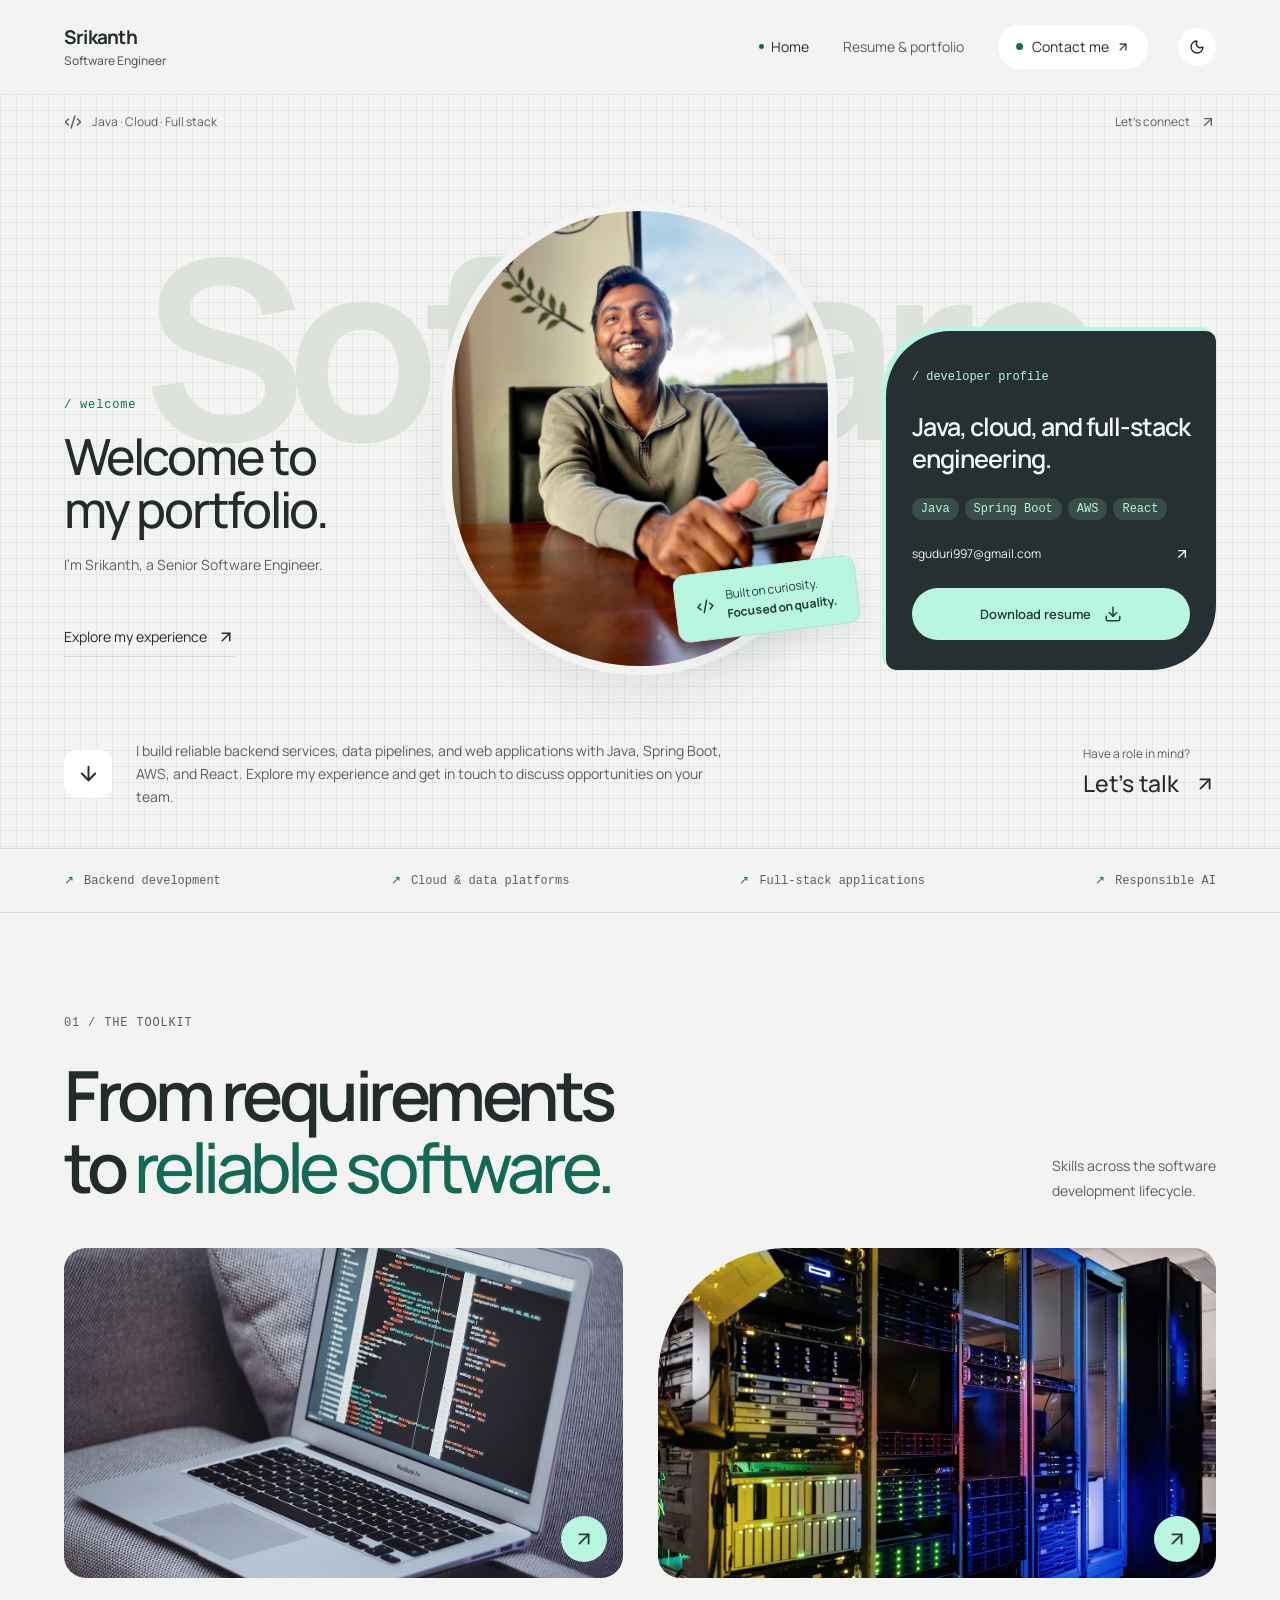
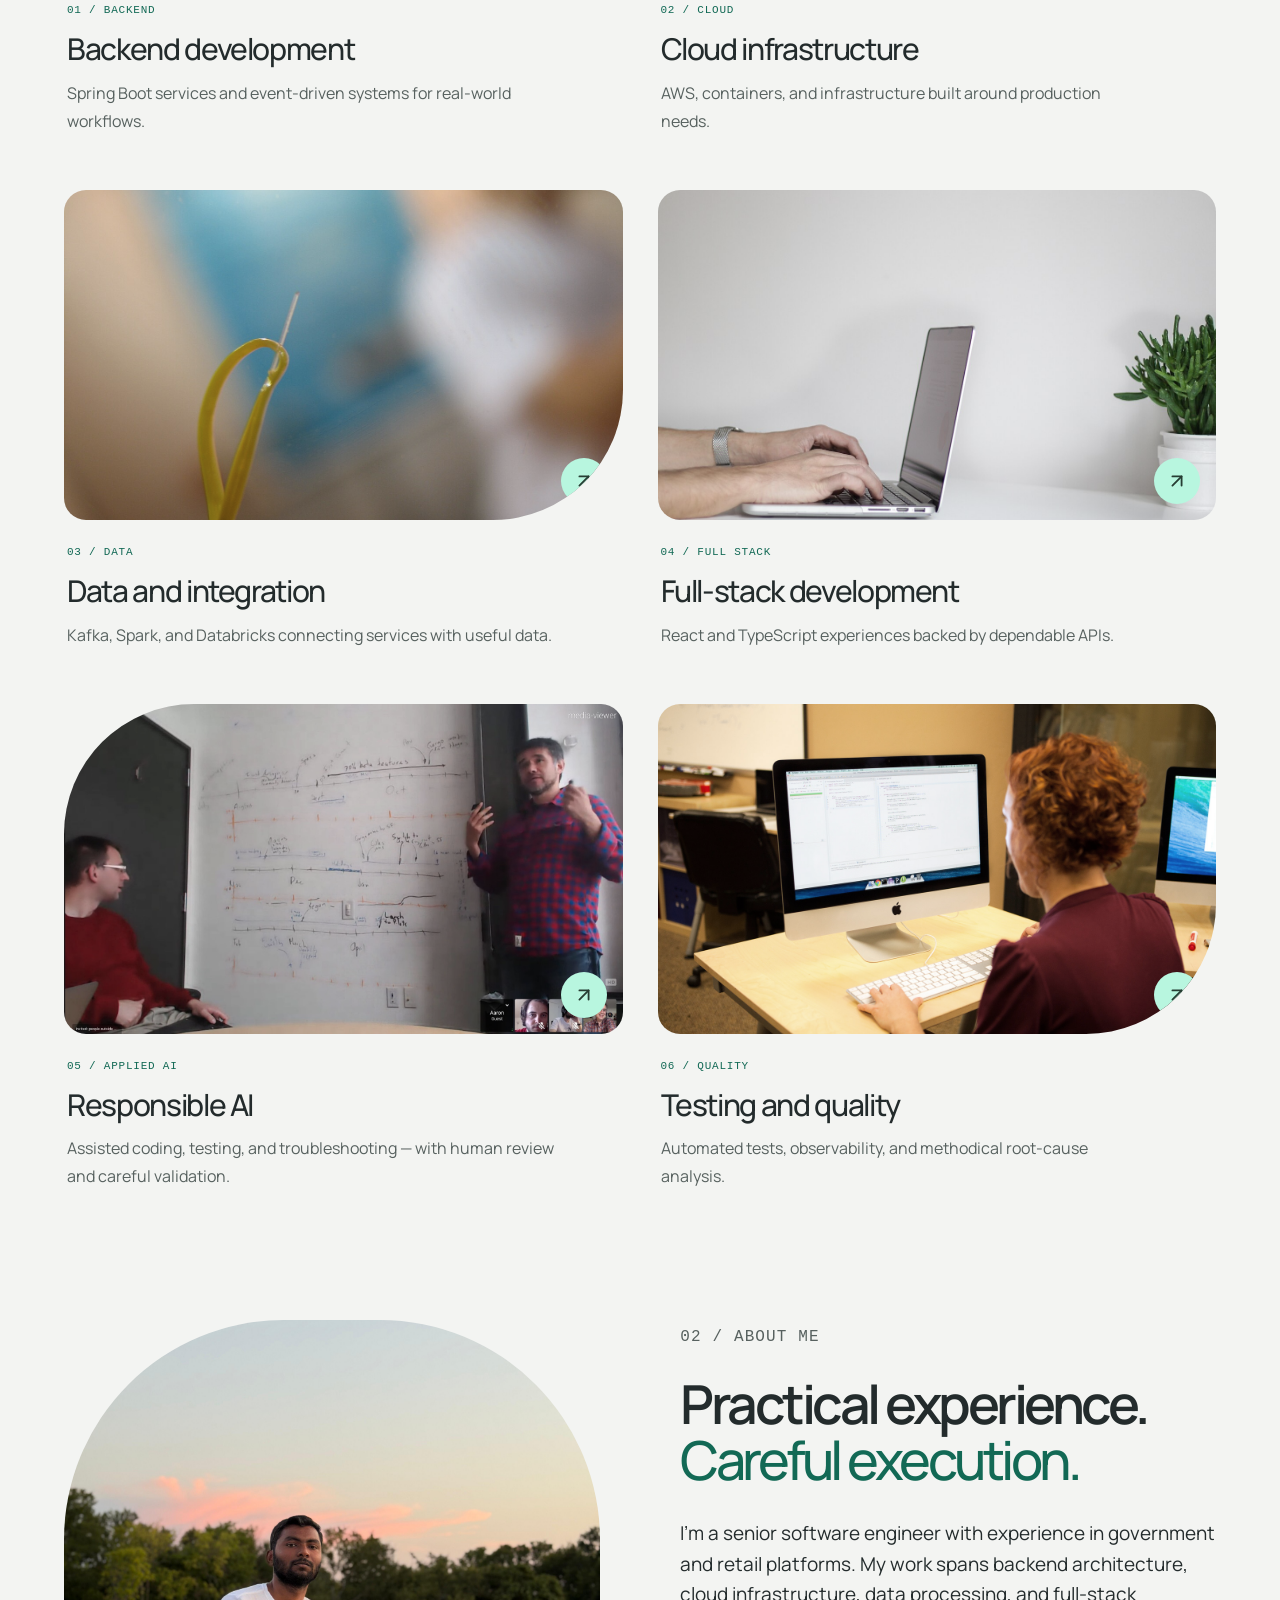
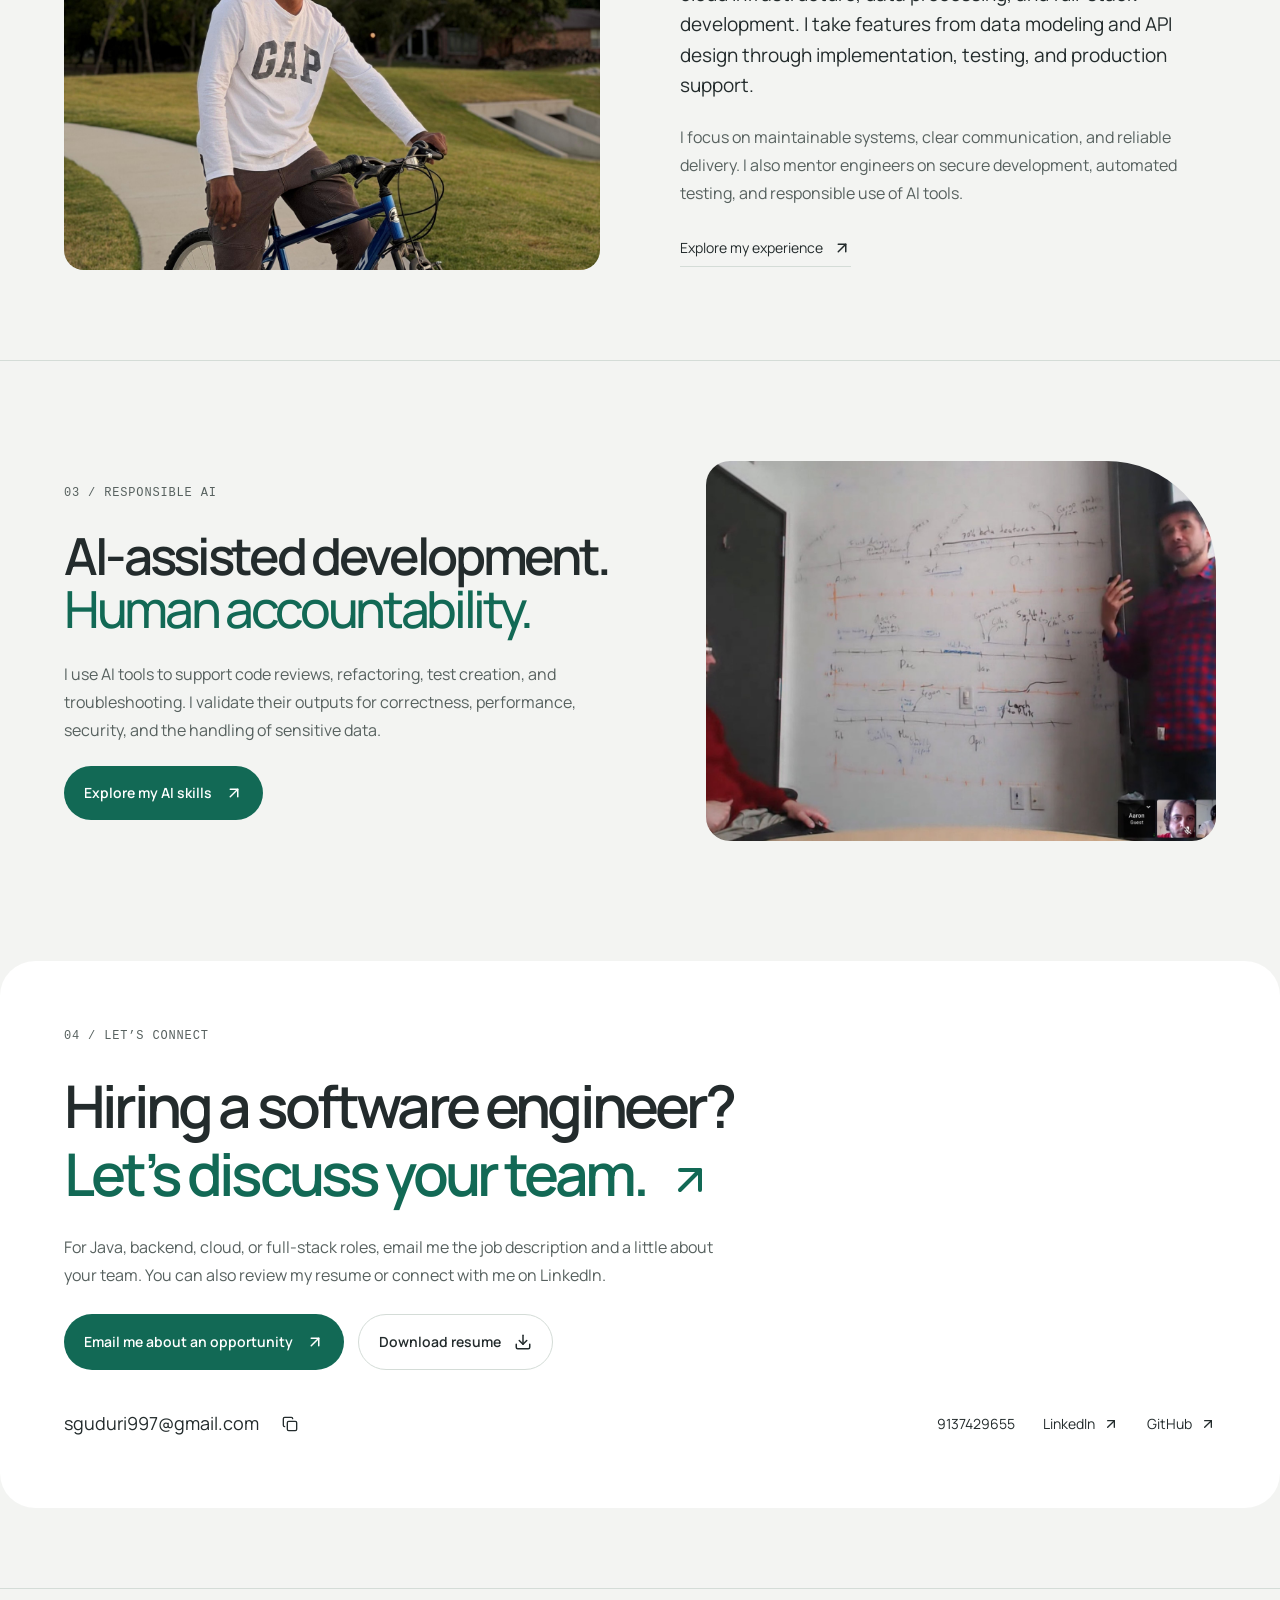
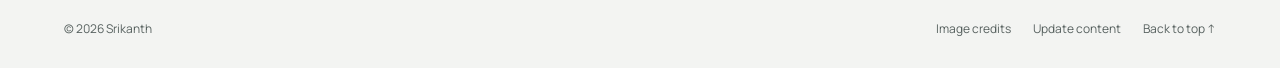
==== commit 38b4d311: "Replace website resume and remove old PDF" ====
--- a/index.html
+++ b/index.html
@@ -1,2 +1,2 @@
-<!DOCTYPE html><html lang="en" data-theme="light"><head><meta charSet="utf-8"/><meta name="viewport" content="width=device-width, initial-scale=1"/><link rel="stylesheet" href="/_next/static/css/index.hxGEBp2H.css" data-rsc-css-href="/_next/static/css/index.hxGEBp2H.css" data-precedence="vite-rsc/importer-resources"/><link rel="modulepreload" fetchPriority="low" href="/_next/static/chunks/index-DaMl4ZVE.js"/><script src="/_next/static/chunks/rolldown-runtime-C60lm6uB.js" type="module" async=""></script><script src="/_next/static/chunks/framework-D_rUT4EX.js" type="module" async=""></script><link rel="modulepreload" href="/_next/static/chunks/layout-segment-context-D7LD_yom.js" crossorigin=""/><link rel="modulepreload" href="/_next/static/chunks/site-pUAs2UMu.js" crossorigin=""/><title>Srikanth Guduri | Senior Software Engineer</title><meta name="description" content="Java, Spring Boot, cloud and full-stack engineering. Explore Srikanth Guduri’s experience, skills, and certifications."/><script>Object.assign(((self[Symbol.for("vinext.navigationRuntime")]??={bootstrap:{routeManifest:null},functions:{}}).bootstrap.rsc??={rsc:[]}),{params:{},nav:{"pathname":"/","searchParams":[]}})</script><link rel="modulepreload" href="/_next/static/chunks/index-DaMl4ZVE.js" />
-</head><body><div class="site-shell"><a class="skip" href="#main">Skip to content</a><header class="nav-wrap"><a href="/" class="logo" aria-label="Srikanth Guduri home">Srikanth Guduri<span class="brand-role">Software Engineer</span></a><nav aria-label="Main navigation"><a aria-current="page" href="/">Home</a><a href="/portfolio/">Resume &amp; portfolio</a><a href="#contact">Contact me <svg xmlns="http://www.w3.org/2000/svg" width="14" height="14" viewBox="0 0 24 24" fill="none" stroke="currentColor" stroke-width="2" stroke-linecap="round" stroke-linejoin="round" class="lucide lucide-arrow-up-right" aria-hidden="true"><path d="M7 7h10v10"></path><path d="M7 17 17 7"></path></svg></a></nav><button type="button" tabindex="0" data-slot="button" aria-label="Switch to dark theme" class="group/button inline-flex shrink-0 items-center justify-center rounded-lg border border-transparent bg-clip-padding text-sm font-medium whitespace-nowrap transition-all outline-none select-none focus-visible:border-ring focus-visible:ring-3 focus-visible:ring-ring/50 active:not-aria-[haspopup]:translate-y-px disabled:pointer-events-none disabled:opacity-50 aria-invalid:border-destructive aria-invalid:ring-3 aria-invalid:ring-destructive/20 dark:aria-invalid:border-destructive/50 dark:aria-invalid:ring-destructive/40 [&amp;_svg]:pointer-events-none [&amp;_svg]:shrink-0 [&amp;_svg:not([class*=&#x27;size-&#x27;])]:size-4 hover:bg-muted hover:text-foreground aria-expanded:bg-muted aria-expanded:text-foreground dark:hover:bg-muted/50 h-8 gap-1.5 px-2.5 has-data-[icon=inline-end]:pr-2 has-data-[icon=inline-start]:pl-2 theme-button"><svg xmlns="http://www.w3.org/2000/svg" width="18" height="18" viewBox="0 0 24 24" fill="none" stroke="currentColor" stroke-width="2" stroke-linecap="round" stroke-linejoin="round" class="lucide lucide-moon" aria-hidden="true"><path d="M20.985 12.486a9 9 0 1 1-9.473-9.472c.405-.022.617.46.402.803a6 6 0 0 0 8.268 8.268c.344-.215.825-.004.803.401"></path></svg></button></header><main id="main"><section class="hybrid-hero"><div class="hero-topline shell"><span><svg xmlns="http://www.w3.org/2000/svg" width="18" height="18" viewBox="0 0 24 24" fill="none" stroke="currentColor" stroke-width="2" stroke-linecap="round" stroke-linejoin="round" class="lucide lucide-code-xml" aria-hidden="true"><path d="m18 16 4-4-4-4"></path><path d="m6 8-4 4 4 4"></path><path d="m14.5 4-5 16"></path></svg> Java · Cloud · Full stack</span><a href="mailto:sguduri997@gmail.com">Let’s connect <svg xmlns="http://www.w3.org/2000/svg" width="16" height="16" viewBox="0 0 24 24" fill="none" stroke="currentColor" stroke-width="2" stroke-linecap="round" stroke-linejoin="round" class="lucide lucide-arrow-up-right" aria-hidden="true"><path d="M7 7h10v10"></path><path d="M7 17 17 7"></path></svg></a></div><div class="hero-stage shell"><div class="hero-word" aria-hidden="true">Software.</div><div class="developer-note"><span class="code-label">&lt;hello&gt;</span><h1>I’m<br/>Srikanth Guduri<!-- -->.</h1><p>Senior Software Engineer</p><span class="code-label">&lt;/hello&gt;</span><a class="under-link" href="/portfolio/">Explore my experience <svg xmlns="http://www.w3.org/2000/svg" width="18" height="18" viewBox="0 0 24 24" fill="none" stroke="currentColor" stroke-width="2" stroke-linecap="round" stroke-linejoin="round" class="lucide lucide-arrow-up-right" aria-hidden="true"><path d="M7 7h10v10"></path><path d="M7 17 17 7"></path></svg></a></div><figure class="hero-portrait"><img src="/images/srikanth-portrait.jpeg" alt="Srikanth Guduri smiling indoors" fetchPriority="high"/><figcaption><svg xmlns="http://www.w3.org/2000/svg" width="18" height="18" viewBox="0 0 24 24" fill="none" stroke="currentColor" stroke-width="2" stroke-linecap="round" stroke-linejoin="round" class="lucide lucide-code-xml" aria-hidden="true"><path d="m18 16 4-4-4-4"></path><path d="m6 8-4 4 4 4"></path><path d="m14.5 4-5 16"></path></svg><span>Built on curiosity.<br/><strong>Focused on quality.</strong></span></figcaption></figure><aside class="developer-card"><span class="code-label">/ developer profile</span><h2>Java, cloud, and full-stack engineering.</h2><div class="profile-tags"><span>Java</span><span>Spring Boot</span><span>AWS</span><span>React</span></div><a class="profile-email" href="mailto:sguduri997@gmail.com">sguduri997@gmail.com<svg xmlns="http://www.w3.org/2000/svg" width="16" height="16" viewBox="0 0 24 24" fill="none" stroke="currentColor" stroke-width="2" stroke-linecap="round" stroke-linejoin="round" class="lucide lucide-arrow-up-right" aria-hidden="true"><path d="M7 7h10v10"></path><path d="M7 17 17 7"></path></svg></a><a class="pill primary" href="/Srikanth_Resume.pdf" download="">Download resume <svg xmlns="http://www.w3.org/2000/svg" width="18" height="18" viewBox="0 0 24 24" fill="none" stroke="currentColor" stroke-width="2" stroke-linecap="round" stroke-linejoin="round" class="lucide lucide-download" aria-hidden="true"><path d="M12 15V3"></path><path d="M21 15v4a2 2 0 0 1-2 2H5a2 2 0 0 1-2-2v-4"></path><path d="m7 10 5 5 5-5"></path></svg></a></aside></div><div class="hero-base shell"><a class="scroll-cue" href="#expertise" aria-label="Explore my skills"><svg xmlns="http://www.w3.org/2000/svg" width="23" height="23" viewBox="0 0 24 24" fill="none" stroke="currentColor" stroke-width="2" stroke-linecap="round" stroke-linejoin="round" class="lucide lucide-arrow-down" aria-hidden="true"><path d="M12 5v14"></path><path d="m19 12-7 7-7-7"></path></svg></a><p>I build reliable backend services, data pipelines, and web applications with Java, Spring Boot, AWS, and React. Explore my experience and get in touch to discuss opportunities on your team.</p><a class="hero-hire" href="mailto:sguduri997@gmail.com?subject=Recruitment%20opportunity">Have a role in mind?<strong>Let’s talk <svg xmlns="http://www.w3.org/2000/svg" width="22" height="22" viewBox="0 0 24 24" fill="none" stroke="currentColor" stroke-width="2" stroke-linecap="round" stroke-linejoin="round" class="lucide lucide-arrow-up-right" aria-hidden="true"><path d="M7 7h10v10"></path><path d="M7 17 17 7"></path></svg></strong></a></div></section><div class="recruiter-strip shell"><span>Backend development</span><span>Cloud &amp; data platforms</span><span>Full-stack applications</span><span>Responsible AI</span></div><section id="expertise" class="shell section visual-expertise"><div class="gallery-heading"><div><p class="eyebrow">01 / THE TOOLKIT</p><h2>From requirements<br/>to <em>reliable software.</em></h2></div><p>Skills across the software<br/>development lifecycle.</p></div><div class="photo-grid"><a class="photo-card" href="/portfolio/#skills"><div class="photo-card-image"><img src="/images/code.jpg" alt="Software development on a computer" loading="lazy"/><span class="photo-arrow"><svg xmlns="http://www.w3.org/2000/svg" width="22" height="22" viewBox="0 0 24 24" fill="none" stroke="currentColor" stroke-width="2" stroke-linecap="round" stroke-linejoin="round" class="lucide lucide-arrow-up-right" aria-hidden="true"><path d="M7 7h10v10"></path><path d="M7 17 17 7"></path></svg></span></div><div class="photo-card-copy"><p class="eyebrow">01 / BACKEND</p><h3>Backend development</h3><p>Spring Boot services and event-driven systems for real-world workflows.</p></div></a><a class="photo-card" href="/portfolio/#skills"><div class="photo-card-image"><img src="/images/detail.jpg" alt="Illuminated server racks at NOIRLab" loading="lazy"/><span class="photo-arrow"><svg xmlns="http://www.w3.org/2000/svg" width="22" height="22" viewBox="0 0 24 24" fill="none" stroke="currentColor" stroke-width="2" stroke-linecap="round" stroke-linejoin="round" class="lucide lucide-arrow-up-right" aria-hidden="true"><path d="M7 7h10v10"></path><path d="M7 17 17 7"></path></svg></span></div><div class="photo-card-copy"><p class="eyebrow">02 / CLOUD</p><h3>Cloud infrastructure</h3><p>AWS, containers, and infrastructure built around production needs.</p></div></a><a class="photo-card" href="/portfolio/#skills"><div class="photo-card-image"><img src="/images/network.jpg" alt="Close-up of an optical fiber" loading="lazy"/><span class="photo-arrow"><svg xmlns="http://www.w3.org/2000/svg" width="22" height="22" viewBox="0 0 24 24" fill="none" stroke="currentColor" stroke-width="2" stroke-linecap="round" stroke-linejoin="round" class="lucide lucide-arrow-up-right" aria-hidden="true"><path d="M7 7h10v10"></path><path d="M7 17 17 7"></path></svg></span></div><div class="photo-card-copy"><p class="eyebrow">03 / DATA</p><h3>Data and integration</h3><p>Kafka, Spark, and Databricks connecting services with useful data.</p></div></a><a class="photo-card" href="/portfolio/#experience"><div class="photo-card-image"><img src="/images/workspace.jpg" alt="Computer workspace for software development" loading="lazy"/><span class="photo-arrow"><svg xmlns="http://www.w3.org/2000/svg" width="22" height="22" viewBox="0 0 24 24" fill="none" stroke="currentColor" stroke-width="2" stroke-linecap="round" stroke-linejoin="round" class="lucide lucide-arrow-up-right" aria-hidden="true"><path d="M7 7h10v10"></path><path d="M7 17 17 7"></path></svg></span></div><div class="photo-card-copy"><p class="eyebrow">04 / FULL STACK</p><h3>Full-stack development</h3><p>React and TypeScript experiences backed by dependable APIs.</p></div></a><a class="photo-card" href="/portfolio/?skill=AI#skills"><div class="photo-card-image"><img src="/images/planning.jpg" alt="Software team reviewing a development retrospective" loading="lazy"/><span class="photo-arrow"><svg xmlns="http://www.w3.org/2000/svg" width="22" height="22" viewBox="0 0 24 24" fill="none" stroke="currentColor" stroke-width="2" stroke-linecap="round" stroke-linejoin="round" class="lucide lucide-arrow-up-right" aria-hidden="true"><path d="M7 7h10v10"></path><path d="M7 17 17 7"></path></svg></span></div><div class="photo-card-copy"><p class="eyebrow">05 / APPLIED AI</p><h3>Responsible AI</h3><p>Assisted coding, testing, and troubleshooting — with human review and careful validation.</p></div></a><a class="photo-card" href="/portfolio/#skills"><div class="photo-card-image"><img src="/images/testing.jpg" alt="Programmer writing Java code with JUnit tests" loading="lazy"/><span class="photo-arrow"><svg xmlns="http://www.w3.org/2000/svg" width="22" height="22" viewBox="0 0 24 24" fill="none" stroke="currentColor" stroke-width="2" stroke-linecap="round" stroke-linejoin="round" class="lucide lucide-arrow-up-right" aria-hidden="true"><path d="M7 7h10v10"></path><path d="M7 17 17 7"></path></svg></span></div><div class="photo-card-copy"><p class="eyebrow">06 / QUALITY</p><h3>Testing and quality</h3><p>Automated tests, observability, and methodical root-cause analysis.</p></div></a></div></section><section id="about" class="about-visual shell"><div class="about-photograph"><img src="/images/srikanth-cycling.jpeg" alt="Srikanth Guduri outdoors with his bicycle at sunset" loading="lazy"/></div><div class="about-text"><p class="eyebrow">02 / ABOUT ME</p><h2>Practical experience.<br/><em>Careful execution.</em></h2><p class="large-copy">I’m a senior software engineer with experience in government and retail platforms. My work spans backend architecture, cloud infrastructure, data processing, and full-stack development. I take features from data modeling and API design through implementation, testing, and production support.</p><p>I focus on maintainable systems, clear communication, and reliable delivery. I also mentor engineers on secure development, automated testing, and responsible use of AI tools.</p><a class="under-link" href="/portfolio/">Explore my experience <svg xmlns="http://www.w3.org/2000/svg" width="18" height="18" viewBox="0 0 24 24" fill="none" stroke="currentColor" stroke-width="2" stroke-linecap="round" stroke-linejoin="round" class="lucide lucide-arrow-up-right" aria-hidden="true"><path d="M7 7h10v10"></path><path d="M7 17 17 7"></path></svg></a></div></section><section class="ai-feature shell section"><div><p class="eyebrow">03 / RESPONSIBLE AI</p><h2>AI-assisted development.<br/><em>Human accountability.</em></h2><p>I use AI tools to support code reviews, refactoring, test creation, and troubleshooting. I validate their outputs for correctness, performance, security, and the handling of sensitive data.</p><a class="pill primary" href="/portfolio/?skill=AI#skills">Explore my AI skills <svg xmlns="http://www.w3.org/2000/svg" width="18" height="18" viewBox="0 0 24 24" fill="none" stroke="currentColor" stroke-width="2" stroke-linecap="round" stroke-linejoin="round" class="lucide lucide-arrow-up-right" aria-hidden="true"><path d="M7 7h10v10"></path><path d="M7 17 17 7"></path></svg></a></div><img src="/images/planning.jpg" alt="Software team reviewing a development retrospective" loading="lazy"/></section><section id="contact" class="contact shell section"><p class="eyebrow">04 / LET’S CONNECT</p><h2>Hiring a software engineer?<br/><a href="mailto:sguduri997@gmail.com">Let’s discuss your team.<svg xmlns="http://www.w3.org/2000/svg" width="24" height="24" viewBox="0 0 24 24" fill="none" stroke="currentColor" stroke-width="2" stroke-linecap="round" stroke-linejoin="round" class="lucide lucide-arrow-up-right" aria-hidden="true"><path d="M7 7h10v10"></path><path d="M7 17 17 7"></path></svg></a></h2><p class="hiring-copy">For Java, backend, cloud, or full-stack roles, email me the job description and a little about your team. You can also review my resume or connect with me on LinkedIn.</p><div class="contact-cta"><a class="pill primary" href="mailto:sguduri997@gmail.com?subject=Recruitment%20opportunity">Email me about an opportunity <svg xmlns="http://www.w3.org/2000/svg" width="18" height="18" viewBox="0 0 24 24" fill="none" stroke="currentColor" stroke-width="2" stroke-linecap="round" stroke-linejoin="round" class="lucide lucide-arrow-up-right" aria-hidden="true"><path d="M7 7h10v10"></path><path d="M7 17 17 7"></path></svg></a><a class="pill resume-outline" href="/Srikanth_Resume.pdf" download="">Download resume <svg xmlns="http://www.w3.org/2000/svg" width="18" height="18" viewBox="0 0 24 24" fill="none" stroke="currentColor" stroke-width="2" stroke-linecap="round" stroke-linejoin="round" class="lucide lucide-download" aria-hidden="true"><path d="M12 15V3"></path><path d="M21 15v4a2 2 0 0 1-2 2H5a2 2 0 0 1-2-2v-4"></path><path d="m7 10 5 5 5-5"></path></svg></a></div><div class="contact-bottom"><div class="email-row"><a href="mailto:sguduri997@gmail.com">sguduri997@gmail.com</a><button type="button" tabindex="0" data-slot="button" aria-label="Copy email address" class="group/button inline-flex shrink-0 items-center justify-center rounded-lg border border-transparent bg-clip-padding text-sm font-medium whitespace-nowrap transition-all outline-none select-none focus-visible:border-ring focus-visible:ring-3 focus-visible:ring-ring/50 active:not-aria-[haspopup]:translate-y-px disabled:pointer-events-none disabled:opacity-50 aria-invalid:border-destructive aria-invalid:ring-3 aria-invalid:ring-destructive/20 dark:aria-invalid:border-destructive/50 dark:aria-invalid:ring-destructive/40 [&amp;_svg]:pointer-events-none [&amp;_svg]:shrink-0 [&amp;_svg:not([class*=&#x27;size-&#x27;])]:size-4 hover:bg-muted hover:text-foreground aria-expanded:bg-muted aria-expanded:text-foreground dark:hover:bg-muted/50 h-8 gap-1.5 px-2.5 has-data-[icon=inline-end]:pr-2 has-data-[icon=inline-start]:pl-2 icon-btn"><svg xmlns="http://www.w3.org/2000/svg" width="18" height="18" viewBox="0 0 24 24" fill="none" stroke="currentColor" stroke-width="2" stroke-linecap="round" stroke-linejoin="round" class="lucide lucide-copy" aria-hidden="true"><rect width="14" height="14" x="8" y="8" rx="2" ry="2"></rect><path d="M4 16c-1.1 0-2-.9-2-2V4c0-1.1.9-2 2-2h10c1.1 0 2 .9 2 2"></path></svg></button><span class="copy-status" role="status"></span></div><div class="social-links"><a href="tel:9137429655">9137429655</a><a href="https://www.linkedin.com/in/guds12/">LinkedIn <svg xmlns="http://www.w3.org/2000/svg" width="16" height="16" viewBox="0 0 24 24" fill="none" stroke="currentColor" stroke-width="2" stroke-linecap="round" stroke-linejoin="round" class="lucide lucide-arrow-up-right" aria-hidden="true"><path d="M7 7h10v10"></path><path d="M7 17 17 7"></path></svg></a><a href="https://github.com/guds12">GitHub <svg xmlns="http://www.w3.org/2000/svg" width="16" height="16" viewBox="0 0 24 24" fill="none" stroke="currentColor" stroke-width="2" stroke-linecap="round" stroke-linejoin="round" class="lucide lucide-arrow-up-right" aria-hidden="true"><path d="M7 7h10v10"></path><path d="M7 17 17 7"></path></svg></a></div></div></section></main><footer class="footer shell"><span>© <!-- -->2026<!-- --> <!-- -->Srikanth Guduri</span><div><a href="/credits/">Image credits</a><a href="/studio/">Update content</a><a href="#main">Back to top ↑</a></div></footer></div><script type="module" src="/_next/static/chunks/index-DaMl4ZVE.js" id="_R_" async=""></script><script>((self[Symbol.for("vinext.navigationRuntime")]??={bootstrap:{routeManifest:null},functions:{}}).bootstrap.rsc??={rsc:[]}).rsc.push("0:{\"page:/\":\"$L1\",\"layout:/\":\"$L2\",\"route:/\":\"$L3\",\"__route\":\"route:/\",\"__interceptionContext\":null,\"__layoutIds\":[\"layout:/\"],\"__rootLayout\":\"/\",\"__bfcacheSegmentIdentities\":{\"layout:/\":\"[\\\"layout\\\",\\\"layout:/\\\",\\\"root-boundary:/\\\",\\\"\\\"]\",\"page:/\":\"[\\\"page\\\",\\\"page:/\\\",\\\"root-boundary:/\\\",\\\"\\\"]\"},\"__srcPage\":[\"page\"],\"__layoutFlags\":{\"layout:/\":\"s\"},\"__artifactCompatibility\":{\"schemaVersion\":1,\"graphVersion\":\"app-route-graph:1177fd80f83fa7b0\",\"deploymentVersion\":\"fb6b3d47-665d-4816-845f-d0fb0945973c\",\"appElementsSchemaVersion\":1,\"rscPayloadSchemaVersion\":1,\"rootBoundaryId\":\"/\",\"renderEpoch\":null}}\n")</script><script>((self[Symbol.for("vinext.navigationRuntime")]??={bootstrap:{routeManifest:null},functions:{}}).bootstrap.rsc??={rsc:[]}).rsc.push("4:I[\"8c0f216c4604\",[],\"Children\",1]\n")</script><script>((self[Symbol.for("vinext.navigationRuntime")]??={bootstrap:{routeManifest:null},functions:{}}).bootstrap.rsc??={rsc:[]}).rsc.push("5:I[\"593f344dc510\",[],\"GlobalErrorBoundary\",1]\n")</script><script>((self[Symbol.for("vinext.navigationRuntime")]??={bootstrap:{routeManifest:null},functions:{}}).bootstrap.rsc??={rsc:[]}).rsc.push("6:I[\"0b874ad30386\",[],\"default\",1]\n")</script><script>((self[Symbol.for("vinext.navigationRuntime")]??={bootstrap:{routeManifest:null},functions:{}}).bootstrap.rsc??={rsc:[]}).rsc.push("7:I[\"593f344dc510\",[],\"ErrorBoundary\",1]\n")</script><script>((self[Symbol.for("vinext.navigationRuntime")]??={bootstrap:{routeManifest:null},functions:{}}).bootstrap.rsc??={rsc:[]}).rsc.push("8:I[\"15c18cfaeeff\",[],\"LayoutSegmentProvider\",1]\n")</script><script>((self[Symbol.for("vinext.navigationRuntime")]??={bootstrap:{routeManifest:null},functions:{}}).bootstrap.rsc??={rsc:[]}).rsc.push("9:I[\"8c0f216c4604\",[],\"Slot\",1]\n")</script><script>((self[Symbol.for("vinext.navigationRuntime")]??={bootstrap:{routeManifest:null},functions:{}}).bootstrap.rsc??={rsc:[]}).rsc.push("a:I[\"593f344dc510\",[],\"NotFoundBoundary\",1]\n")</script><script>((self[Symbol.for("vinext.navigationRuntime")]??={bootstrap:{routeManifest:null},functions:{}}).bootstrap.rsc??={rsc:[]}).rsc.push("b:I[\"9276801271d6\",[],\"AppRouterScrollTarget\",1]\n")</script><script>((self[Symbol.for("vinext.navigationRuntime")]??={bootstrap:{routeManifest:null},functions:{}}).bootstrap.rsc??={rsc:[]}).rsc.push("c:I[\"593f344dc510\",[],\"RedirectBoundary\",1]\n")</script><script>((self[Symbol.for("vinext.navigationRuntime")]??={bootstrap:{routeManifest:null},functions:{}}).bootstrap.rsc??={rsc:[]}).rsc.push(":HL[\"/_next/static/css/index.hxGEBp2H.css\",\"style\"     ]\n")</script><script>((self[Symbol.for("vinext.navigationRuntime")]??={bootstrap:{routeManifest:null},functions:{}}).bootstrap.rsc??={rsc:[]}).rsc.push("2:[[[\"$\",\"link\",\"css:/_next/static/css/index.hxGEBp2H.css\",{\"rel\":\"stylesheet\",\"precedence\":\"vite-rsc/importer-resources\",\"href\":\"/_next/static/css/index.hxGEBp2H.css\",\"data-rsc-css-href\":\"/_next/static/css/index.hxGEBp2H.css\"}],\"$undefined\"],[\"$\",\"html\",null,{\"lang\":\"en\",\"data-theme\":\"light\",\"children\":[\"$\",\"body\",null,{\"children\":[\"$\",\"$L4\",null,{}]}]}]]\n")</script><script>((self[Symbol.for("vinext.navigationRuntime")]??={bootstrap:{routeManifest:null},functions:{}}).bootstrap.rsc??={rsc:[]}).rsc.push("3:[[[\"$\",\"meta\",null,{\"charSet\":\"utf-8\"}],[[\"$\",\"title\",\"0\",{\"children\":\"Srikanth Guduri | Senior Software Engineer\"}],[\"$\",\"meta\",\"1\",{\"name\":\"description\",\"content\":\"Java, Spring Boot, cloud and full-stack engineering. Explore Srikanth Guduri’s experience, skills, and certifications.\"}]],[[\"$\",\"meta\",\"0\",{\"name\":\"viewport\",\"content\":\"width=device-width, initial-scale=1\"}]]],[\"$\",\"$L5\",null,{\"fallback\":\"$6\",\"children\":[\"$\",\"$L7\",null,{\"fallback\":\"$6\",\"children\":[\"$\",\"$L8\",null,{\"providerId\":\"layout:/\",\"segmentMap\":{\"children\":[]},\"children\":[\"$\",\"$L9\",null,{\"id\":\"layout:/\",\"parallelSlots\":\"$undefined\",\"children\":[\"$\",\"$La\",null,{\"resetKey\":\"\",\"fallback\":[[\"$\",\"title\",null,{\"children\":\"404: This page could not be found.\"}],[\"$\",\"div\",null,{\"style\":{\"fontFamily\":\"system-ui,\\\"Segoe UI\\\",Roboto,Helvetica,Arial,sans-serif,\\\"Apple Color Emoji\\\",\\\"Segoe UI Emoji\\\"\",\"height\":\"100vh\",\"textAlign\":\"center\",\"display\":\"flex\",\"flexDirection\":\"column\",\"alignItems\":\"center\",\"justifyContent\":\"center\"},\"children\":[\"$\",\"div\",null,{\"children\":[[\"$\",\"style\",null,{\"dangerouslySetInnerHTML\":{\"__html\":\"body{color:#000;background:#fff;margin:0}.next-error-h1{border-right:1px solid rgba(0,0,0,.3)}@media (prefers-color-scheme:dark){body{color:#fff;background:#000}.next-error-h1{border-right:1px solid rgba(255,255,255,.3)}}\"}}],[\"$\",\"h1\",null,{\"className\":\"next-error-h1\",\"style\":{\"display\":\"inline-block\",\"margin\":\"0 20px 0 0\",\"padding\":\"0 23px 0 0\",\"fontSize\":24,\"fontWeight\":500,\"verticalAlign\":\"top\",\"lineHeight\":\"49px\"},\"children\":404}],[\"$\",\"div\",null,{\"style\":{\"display\":\"inline-block\"},\"children\":[\"$\",\"h2\",null,{\"style\":{\"fontSize\":14,\"fontWeight\":400,\"lineHeight\":\"49px\",\"margin\":0},\"children\":\"This page could not be found.\"}]}]]}]}]],\"children\":[\"$\",\"$Lb\",null,{\"children\":[\"$\",\"$Lc\",null,{\"children\":[[\"$\",\"$L8\",null,{\"providerId\":\"page:/\",\"segmentMap\":{\"children\":[\"__PAGE__\"]},\"children\":[\"$\",\"$L9\",null,{\"id\":\"page:/\"}]}],null]}]}]}]}]}]}]}],null,null]\n")</script><script>((self[Symbol.for("vinext.navigationRuntime")]??={bootstrap:{routeManifest:null},functions:{}}).bootstrap.rsc??={rsc:[]}).rsc.push("d:I[\"b85b39017127\",[],\"Site\",1]\n")</script><script>((self[Symbol.for("vinext.navigationRuntime")]??={bootstrap:{routeManifest:null},functions:{}}).bootstrap.rsc??={rsc:[]}).rsc.push("e:I[\"b85b39017127\",[],\"HomeContent\",1]\n")</script><script>((self[Symbol.for("vinext.navigationRuntime")]??={bootstrap:{routeManifest:null},functions:{}}).bootstrap.rsc??={rsc:[]}).rsc.push("1:[\"$\",\"$Ld\",null,{\"children\":[\"$\",\"$Le\",null,{}]}]\n")</script><script>Object.assign(((self[Symbol.for("vinext.navigationRuntime")]??={bootstrap:{routeManifest:null},functions:{}}).bootstrap.rsc??={rsc:[]}),{"initialCacheKind":"static"});((self[Symbol.for("vinext.navigationRuntime")]??={bootstrap:{routeManifest:null},functions:{}}).bootstrap.rsc??={rsc:[]}).done=true</script></body></html>+<!DOCTYPE html><html lang="en" data-theme="light"><head><meta charSet="utf-8"/><meta name="viewport" content="width=device-width, initial-scale=1"/><link rel="stylesheet" href="/_next/static/css/index.C2TPfK8z.css" data-rsc-css-href="/_next/static/css/index.C2TPfK8z.css" data-precedence="vite-rsc/importer-resources"/><link rel="modulepreload" fetchPriority="low" href="/_next/static/chunks/index-B7-0fklp.js"/><script src="/_next/static/chunks/rolldown-runtime-C60lm6uB.js" type="module" async=""></script><script src="/_next/static/chunks/framework-D_rUT4EX.js" type="module" async=""></script><link rel="modulepreload" href="/_next/static/chunks/layout-segment-context-DFuEfKhH.js" crossorigin=""/><link rel="modulepreload" href="/_next/static/chunks/site-D364di9Q.js" crossorigin=""/><title>Srikanth Guduri | Senior Software Engineer</title><meta name="description" content="Java, Spring Boot, cloud and full-stack engineering. Explore Srikanth Guduri’s experience, skills, and certifications."/><script>Object.assign(((self[Symbol.for("vinext.navigationRuntime")]??={bootstrap:{routeManifest:null},functions:{}}).bootstrap.rsc??={rsc:[]}),{params:{},nav:{"pathname":"/","searchParams":[]}})</script><link rel="modulepreload" href="/_next/static/chunks/index-B7-0fklp.js" />
+</head><body><div class="site-shell"><a class="skip" href="#main">Skip to content</a><header class="nav-wrap"><a href="/" class="logo" aria-label="Srikanth home">Srikanth<span class="brand-role">Software Engineer</span></a><nav aria-label="Main navigation"><a aria-current="page" href="/">Home</a><a href="/portfolio/">Resume &amp; portfolio</a><a href="#contact">Contact me <svg xmlns="http://www.w3.org/2000/svg" width="14" height="14" viewBox="0 0 24 24" fill="none" stroke="currentColor" stroke-width="2" stroke-linecap="round" stroke-linejoin="round" class="lucide lucide-arrow-up-right" aria-hidden="true"><path d="M7 7h10v10"></path><path d="M7 17 17 7"></path></svg></a></nav><button type="button" tabindex="0" data-slot="button" aria-label="Switch to dark theme" class="group/button inline-flex shrink-0 items-center justify-center rounded-lg border border-transparent bg-clip-padding text-sm font-medium whitespace-nowrap transition-all outline-none select-none focus-visible:border-ring focus-visible:ring-3 focus-visible:ring-ring/50 active:not-aria-[haspopup]:translate-y-px disabled:pointer-events-none disabled:opacity-50 aria-invalid:border-destructive aria-invalid:ring-3 aria-invalid:ring-destructive/20 dark:aria-invalid:border-destructive/50 dark:aria-invalid:ring-destructive/40 [&amp;_svg]:pointer-events-none [&amp;_svg]:shrink-0 [&amp;_svg:not([class*=&#x27;size-&#x27;])]:size-4 hover:bg-muted hover:text-foreground aria-expanded:bg-muted aria-expanded:text-foreground dark:hover:bg-muted/50 h-8 gap-1.5 px-2.5 has-data-[icon=inline-end]:pr-2 has-data-[icon=inline-start]:pl-2 theme-button"><svg xmlns="http://www.w3.org/2000/svg" width="18" height="18" viewBox="0 0 24 24" fill="none" stroke="currentColor" stroke-width="2" stroke-linecap="round" stroke-linejoin="round" class="lucide lucide-moon" aria-hidden="true"><path d="M20.985 12.486a9 9 0 1 1-9.473-9.472c.405-.022.617.46.402.803a6 6 0 0 0 8.268 8.268c.344-.215.825-.004.803.401"></path></svg></button></header><main id="main"><section class="hybrid-hero"><div class="hero-topline shell"><span><svg xmlns="http://www.w3.org/2000/svg" width="18" height="18" viewBox="0 0 24 24" fill="none" stroke="currentColor" stroke-width="2" stroke-linecap="round" stroke-linejoin="round" class="lucide lucide-code-xml" aria-hidden="true"><path d="m18 16 4-4-4-4"></path><path d="m6 8-4 4 4 4"></path><path d="m14.5 4-5 16"></path></svg> Java · Cloud · Full stack</span><a href="mailto:sguduri997@gmail.com">Let’s connect <svg xmlns="http://www.w3.org/2000/svg" width="16" height="16" viewBox="0 0 24 24" fill="none" stroke="currentColor" stroke-width="2" stroke-linecap="round" stroke-linejoin="round" class="lucide lucide-arrow-up-right" aria-hidden="true"><path d="M7 7h10v10"></path><path d="M7 17 17 7"></path></svg></a></div><div class="hero-stage shell"><div class="hero-word" aria-hidden="true">Software.</div><div class="developer-note"><span class="code-label">/ welcome</span><h1>Welcome to my portfolio.</h1><p>I’m <!-- -->Srikanth<!-- -->, a <!-- -->Senior Software Engineer<!-- -->.</p><a class="under-link" href="/portfolio/">Explore my experience <svg xmlns="http://www.w3.org/2000/svg" width="18" height="18" viewBox="0 0 24 24" fill="none" stroke="currentColor" stroke-width="2" stroke-linecap="round" stroke-linejoin="round" class="lucide lucide-arrow-up-right" aria-hidden="true"><path d="M7 7h10v10"></path><path d="M7 17 17 7"></path></svg></a></div><figure class="hero-portrait"><img src="/images/srikanth-portrait.jpeg" alt="Srikanth Guduri smiling indoors" fetchPriority="high"/><figcaption><svg xmlns="http://www.w3.org/2000/svg" width="18" height="18" viewBox="0 0 24 24" fill="none" stroke="currentColor" stroke-width="2" stroke-linecap="round" stroke-linejoin="round" class="lucide lucide-code-xml" aria-hidden="true"><path d="m18 16 4-4-4-4"></path><path d="m6 8-4 4 4 4"></path><path d="m14.5 4-5 16"></path></svg><span>Built on curiosity.<br/><strong>Focused on quality.</strong></span></figcaption></figure><aside class="developer-card"><span class="code-label">/ developer profile</span><h2>Java, cloud, and full-stack engineering.</h2><div class="profile-tags"><span>Java</span><span>Spring Boot</span><span>AWS</span><span>React</span></div><a class="profile-email" href="mailto:sguduri997@gmail.com">sguduri997@gmail.com<svg xmlns="http://www.w3.org/2000/svg" width="16" height="16" viewBox="0 0 24 24" fill="none" stroke="currentColor" stroke-width="2" stroke-linecap="round" stroke-linejoin="round" class="lucide lucide-arrow-up-right" aria-hidden="true"><path d="M7 7h10v10"></path><path d="M7 17 17 7"></path></svg></a><a class="pill primary" href="/Srikanth_Resume.pdf" download="">Download resume <svg xmlns="http://www.w3.org/2000/svg" width="18" height="18" viewBox="0 0 24 24" fill="none" stroke="currentColor" stroke-width="2" stroke-linecap="round" stroke-linejoin="round" class="lucide lucide-download" aria-hidden="true"><path d="M12 15V3"></path><path d="M21 15v4a2 2 0 0 1-2 2H5a2 2 0 0 1-2-2v-4"></path><path d="m7 10 5 5 5-5"></path></svg></a></aside></div><div class="hero-base shell"><a class="scroll-cue" href="#expertise" aria-label="Explore my skills"><svg xmlns="http://www.w3.org/2000/svg" width="23" height="23" viewBox="0 0 24 24" fill="none" stroke="currentColor" stroke-width="2" stroke-linecap="round" stroke-linejoin="round" class="lucide lucide-arrow-down" aria-hidden="true"><path d="M12 5v14"></path><path d="m19 12-7 7-7-7"></path></svg></a><p>I build reliable backend services, data pipelines, and web applications with Java, Spring Boot, AWS, and React. Explore my experience and get in touch to discuss opportunities on your team.</p><a class="hero-hire" href="mailto:sguduri997@gmail.com?subject=Recruitment%20opportunity">Have a role in mind?<strong>Let’s talk <svg xmlns="http://www.w3.org/2000/svg" width="22" height="22" viewBox="0 0 24 24" fill="none" stroke="currentColor" stroke-width="2" stroke-linecap="round" stroke-linejoin="round" class="lucide lucide-arrow-up-right" aria-hidden="true"><path d="M7 7h10v10"></path><path d="M7 17 17 7"></path></svg></strong></a></div></section><div class="recruiter-strip shell"><span>Backend development</span><span>Cloud &amp; data platforms</span><span>Full-stack applications</span><span>Responsible AI</span></div><section id="expertise" class="shell section visual-expertise"><div class="gallery-heading"><div><p class="eyebrow">01 / THE TOOLKIT</p><h2>From requirements<br/>to <em>reliable software.</em></h2></div><p>Skills across the software<br/> development lifecycle.</p></div><div class="photo-grid"><a class="photo-card" href="/portfolio/#skills"><div class="photo-card-image"><img src="/images/code.jpg" alt="Software development on a computer" loading="lazy"/><span class="photo-arrow"><svg xmlns="http://www.w3.org/2000/svg" width="22" height="22" viewBox="0 0 24 24" fill="none" stroke="currentColor" stroke-width="2" stroke-linecap="round" stroke-linejoin="round" class="lucide lucide-arrow-up-right" aria-hidden="true"><path d="M7 7h10v10"></path><path d="M7 17 17 7"></path></svg></span></div><div class="photo-card-copy"><p class="eyebrow">01 / BACKEND</p><h3>Backend development</h3><p>Spring Boot services and event-driven systems for real-world workflows.</p></div></a><a class="photo-card" href="/portfolio/#skills"><div class="photo-card-image"><img src="/images/detail.jpg" alt="Illuminated server racks at NOIRLab" loading="lazy"/><span class="photo-arrow"><svg xmlns="http://www.w3.org/2000/svg" width="22" height="22" viewBox="0 0 24 24" fill="none" stroke="currentColor" stroke-width="2" stroke-linecap="round" stroke-linejoin="round" class="lucide lucide-arrow-up-right" aria-hidden="true"><path d="M7 7h10v10"></path><path d="M7 17 17 7"></path></svg></span></div><div class="photo-card-copy"><p class="eyebrow">02 / CLOUD</p><h3>Cloud infrastructure</h3><p>AWS, containers, and infrastructure built around production needs.</p></div></a><a class="photo-card" href="/portfolio/#skills"><div class="photo-card-image"><img src="/images/network.jpg" alt="Close-up of an optical fiber" loading="lazy"/><span class="photo-arrow"><svg xmlns="http://www.w3.org/2000/svg" width="22" height="22" viewBox="0 0 24 24" fill="none" stroke="currentColor" stroke-width="2" stroke-linecap="round" stroke-linejoin="round" class="lucide lucide-arrow-up-right" aria-hidden="true"><path d="M7 7h10v10"></path><path d="M7 17 17 7"></path></svg></span></div><div class="photo-card-copy"><p class="eyebrow">03 / DATA</p><h3>Data and integration</h3><p>Kafka, Spark, and Databricks connecting services with useful data.</p></div></a><a class="photo-card" href="/portfolio/#experience"><div class="photo-card-image"><img src="/images/workspace.jpg" alt="Computer workspace for software development" loading="lazy"/><span class="photo-arrow"><svg xmlns="http://www.w3.org/2000/svg" width="22" height="22" viewBox="0 0 24 24" fill="none" stroke="currentColor" stroke-width="2" stroke-linecap="round" stroke-linejoin="round" class="lucide lucide-arrow-up-right" aria-hidden="true"><path d="M7 7h10v10"></path><path d="M7 17 17 7"></path></svg></span></div><div class="photo-card-copy"><p class="eyebrow">04 / FULL STACK</p><h3>Full-stack development</h3><p>React and TypeScript experiences backed by dependable APIs.</p></div></a><a class="photo-card" href="/portfolio/?skill=AI#skills"><div class="photo-card-image"><img src="/images/planning.jpg" alt="Software team reviewing a development retrospective" loading="lazy"/><span class="photo-arrow"><svg xmlns="http://www.w3.org/2000/svg" width="22" height="22" viewBox="0 0 24 24" fill="none" stroke="currentColor" stroke-width="2" stroke-linecap="round" stroke-linejoin="round" class="lucide lucide-arrow-up-right" aria-hidden="true"><path d="M7 7h10v10"></path><path d="M7 17 17 7"></path></svg></span></div><div class="photo-card-copy"><p class="eyebrow">05 / APPLIED AI</p><h3>Responsible AI</h3><p>Assisted coding, testing, and troubleshooting — with human review and careful validation.</p></div></a><a class="photo-card" href="/portfolio/#skills"><div class="photo-card-image"><img src="/images/testing.jpg" alt="Programmer writing Java code with JUnit tests" loading="lazy"/><span class="photo-arrow"><svg xmlns="http://www.w3.org/2000/svg" width="22" height="22" viewBox="0 0 24 24" fill="none" stroke="currentColor" stroke-width="2" stroke-linecap="round" stroke-linejoin="round" class="lucide lucide-arrow-up-right" aria-hidden="true"><path d="M7 7h10v10"></path><path d="M7 17 17 7"></path></svg></span></div><div class="photo-card-copy"><p class="eyebrow">06 / QUALITY</p><h3>Testing and quality</h3><p>Automated tests, observability, and methodical root-cause analysis.</p></div></a></div></section><section id="about" class="about-visual shell"><div class="about-photograph"><img src="/images/srikanth-cycling.jpeg" alt="Srikanth outdoors with his bicycle at sunset" loading="lazy"/></div><div class="about-text"><p class="eyebrow">02 / ABOUT ME</p><h2>Practical experience.<br/><em>Careful execution.</em></h2><p class="large-copy">I’m a senior software engineer with experience in government and retail platforms. My work spans backend architecture, cloud infrastructure, data processing, and full-stack development. I take features from data modeling and API design through implementation, testing, and production support.</p><p>I focus on maintainable systems, clear communication, and reliable delivery. I also mentor engineers on secure development, automated testing, and responsible use of AI tools.</p><a class="under-link" href="/portfolio/">Explore my experience <svg xmlns="http://www.w3.org/2000/svg" width="18" height="18" viewBox="0 0 24 24" fill="none" stroke="currentColor" stroke-width="2" stroke-linecap="round" stroke-linejoin="round" class="lucide lucide-arrow-up-right" aria-hidden="true"><path d="M7 7h10v10"></path><path d="M7 17 17 7"></path></svg></a></div></section><section class="ai-feature shell section"><div><p class="eyebrow">03 / RESPONSIBLE AI</p><h2>AI-assisted development.<br/><em>Human accountability.</em></h2><p>I use AI tools to support code reviews, refactoring, test creation, and troubleshooting. I validate their outputs for correctness, performance, security, and the handling of sensitive data.</p><a class="pill primary" href="/portfolio/?skill=AI#skills">Explore my AI skills <svg xmlns="http://www.w3.org/2000/svg" width="18" height="18" viewBox="0 0 24 24" fill="none" stroke="currentColor" stroke-width="2" stroke-linecap="round" stroke-linejoin="round" class="lucide lucide-arrow-up-right" aria-hidden="true"><path d="M7 7h10v10"></path><path d="M7 17 17 7"></path></svg></a></div><img src="/images/planning.jpg" alt="Software team reviewing a development retrospective" loading="lazy"/></section><section id="contact" class="contact shell section"><p class="eyebrow">04 / LET’S CONNECT</p><h2>Hiring a software engineer?<br/><a href="mailto:sguduri997@gmail.com">Let’s discuss your team.<svg xmlns="http://www.w3.org/2000/svg" width="24" height="24" viewBox="0 0 24 24" fill="none" stroke="currentColor" stroke-width="2" stroke-linecap="round" stroke-linejoin="round" class="lucide lucide-arrow-up-right" aria-hidden="true"><path d="M7 7h10v10"></path><path d="M7 17 17 7"></path></svg></a></h2><p class="hiring-copy">For Java, backend, cloud, or full-stack roles, email me the job description and a little about your team. You can also review my resume or connect with me on LinkedIn.</p><div class="contact-cta"><a class="pill primary" href="mailto:sguduri997@gmail.com?subject=Recruitment%20opportunity">Email me about an opportunity <svg xmlns="http://www.w3.org/2000/svg" width="18" height="18" viewBox="0 0 24 24" fill="none" stroke="currentColor" stroke-width="2" stroke-linecap="round" stroke-linejoin="round" class="lucide lucide-arrow-up-right" aria-hidden="true"><path d="M7 7h10v10"></path><path d="M7 17 17 7"></path></svg></a><a class="pill resume-outline" href="/Srikanth_Resume.pdf" download="">Download resume <svg xmlns="http://www.w3.org/2000/svg" width="18" height="18" viewBox="0 0 24 24" fill="none" stroke="currentColor" stroke-width="2" stroke-linecap="round" stroke-linejoin="round" class="lucide lucide-download" aria-hidden="true"><path d="M12 15V3"></path><path d="M21 15v4a2 2 0 0 1-2 2H5a2 2 0 0 1-2-2v-4"></path><path d="m7 10 5 5 5-5"></path></svg></a></div><div class="contact-bottom"><div class="email-row"><a href="mailto:sguduri997@gmail.com">sguduri997@gmail.com</a><button type="button" tabindex="0" data-slot="button" aria-label="Copy email address" class="group/button inline-flex shrink-0 items-center justify-center rounded-lg border border-transparent bg-clip-padding text-sm font-medium whitespace-nowrap transition-all outline-none select-none focus-visible:border-ring focus-visible:ring-3 focus-visible:ring-ring/50 active:not-aria-[haspopup]:translate-y-px disabled:pointer-events-none disabled:opacity-50 aria-invalid:border-destructive aria-invalid:ring-3 aria-invalid:ring-destructive/20 dark:aria-invalid:border-destructive/50 dark:aria-invalid:ring-destructive/40 [&amp;_svg]:pointer-events-none [&amp;_svg]:shrink-0 [&amp;_svg:not([class*=&#x27;size-&#x27;])]:size-4 hover:bg-muted hover:text-foreground aria-expanded:bg-muted aria-expanded:text-foreground dark:hover:bg-muted/50 h-8 gap-1.5 px-2.5 has-data-[icon=inline-end]:pr-2 has-data-[icon=inline-start]:pl-2 icon-btn"><svg xmlns="http://www.w3.org/2000/svg" width="18" height="18" viewBox="0 0 24 24" fill="none" stroke="currentColor" stroke-width="2" stroke-linecap="round" stroke-linejoin="round" class="lucide lucide-copy" aria-hidden="true"><rect width="14" height="14" x="8" y="8" rx="2" ry="2"></rect><path d="M4 16c-1.1 0-2-.9-2-2V4c0-1.1.9-2 2-2h10c1.1 0 2 .9 2 2"></path></svg></button><span class="copy-status" role="status"></span></div><div class="social-links"><a href="tel:9137429655">9137429655</a><a href="https://www.linkedin.com/in/guds12/">LinkedIn <svg xmlns="http://www.w3.org/2000/svg" width="16" height="16" viewBox="0 0 24 24" fill="none" stroke="currentColor" stroke-width="2" stroke-linecap="round" stroke-linejoin="round" class="lucide lucide-arrow-up-right" aria-hidden="true"><path d="M7 7h10v10"></path><path d="M7 17 17 7"></path></svg></a><a href="https://github.com/guds12">GitHub <svg xmlns="http://www.w3.org/2000/svg" width="16" height="16" viewBox="0 0 24 24" fill="none" stroke="currentColor" stroke-width="2" stroke-linecap="round" stroke-linejoin="round" class="lucide lucide-arrow-up-right" aria-hidden="true"><path d="M7 7h10v10"></path><path d="M7 17 17 7"></path></svg></a></div></div></section></main><footer class="footer shell"><span>© <!-- -->2026<!-- --> <!-- -->Srikanth</span><div><a href="/credits/">Image credits</a><a href="/studio/">Update content</a><a href="#main">Back to top ↑</a></div></footer></div><script type="module" src="/_next/static/chunks/index-B7-0fklp.js" id="_R_" async=""></script><script>((self[Symbol.for("vinext.navigationRuntime")]??={bootstrap:{routeManifest:null},functions:{}}).bootstrap.rsc??={rsc:[]}).rsc.push("0:{\"page:/\":\"$L1\",\"layout:/\":\"$L2\",\"route:/\":\"$L3\",\"__route\":\"route:/\",\"__interceptionContext\":null,\"__layoutIds\":[\"layout:/\"],\"__rootLayout\":\"/\",\"__bfcacheSegmentIdentities\":{\"layout:/\":\"[\\\"layout\\\",\\\"layout:/\\\",\\\"root-boundary:/\\\",\\\"\\\"]\",\"page:/\":\"[\\\"page\\\",\\\"page:/\\\",\\\"root-boundary:/\\\",\\\"\\\"]\"},\"__srcPage\":[\"page\"],\"__layoutFlags\":{\"layout:/\":\"s\"},\"__artifactCompatibility\":{\"schemaVersion\":1,\"graphVersion\":\"app-route-graph:1177fd80f83fa7b0\",\"deploymentVersion\":\"82376e2f-9de2-4079-a73d-405723446ea6\",\"appElementsSchemaVersion\":1,\"rscPayloadSchemaVersion\":1,\"rootBoundaryId\":\"/\",\"renderEpoch\":null}}\n")</script><script>((self[Symbol.for("vinext.navigationRuntime")]??={bootstrap:{routeManifest:null},functions:{}}).bootstrap.rsc??={rsc:[]}).rsc.push("4:I[\"8c0f216c4604\",[],\"Children\",1]\n")</script><script>((self[Symbol.for("vinext.navigationRuntime")]??={bootstrap:{routeManifest:null},functions:{}}).bootstrap.rsc??={rsc:[]}).rsc.push("5:I[\"593f344dc510\",[],\"GlobalErrorBoundary\",1]\n")</script><script>((self[Symbol.for("vinext.navigationRuntime")]??={bootstrap:{routeManifest:null},functions:{}}).bootstrap.rsc??={rsc:[]}).rsc.push("6:I[\"0b874ad30386\",[],\"default\",1]\n")</script><script>((self[Symbol.for("vinext.navigationRuntime")]??={bootstrap:{routeManifest:null},functions:{}}).bootstrap.rsc??={rsc:[]}).rsc.push("7:I[\"593f344dc510\",[],\"ErrorBoundary\",1]\n")</script><script>((self[Symbol.for("vinext.navigationRuntime")]??={bootstrap:{routeManifest:null},functions:{}}).bootstrap.rsc??={rsc:[]}).rsc.push("8:I[\"15c18cfaeeff\",[],\"LayoutSegmentProvider\",1]\n")</script><script>((self[Symbol.for("vinext.navigationRuntime")]??={bootstrap:{routeManifest:null},functions:{}}).bootstrap.rsc??={rsc:[]}).rsc.push("9:I[\"8c0f216c4604\",[],\"Slot\",1]\n")</script><script>((self[Symbol.for("vinext.navigationRuntime")]??={bootstrap:{routeManifest:null},functions:{}}).bootstrap.rsc??={rsc:[]}).rsc.push("a:I[\"593f344dc510\",[],\"NotFoundBoundary\",1]\n")</script><script>((self[Symbol.for("vinext.navigationRuntime")]??={bootstrap:{routeManifest:null},functions:{}}).bootstrap.rsc??={rsc:[]}).rsc.push("b:I[\"9276801271d6\",[],\"AppRouterScrollTarget\",1]\n")</script><script>((self[Symbol.for("vinext.navigationRuntime")]??={bootstrap:{routeManifest:null},functions:{}}).bootstrap.rsc??={rsc:[]}).rsc.push("c:I[\"593f344dc510\",[],\"RedirectBoundary\",1]\n")</script><script>((self[Symbol.for("vinext.navigationRuntime")]??={bootstrap:{routeManifest:null},functions:{}}).bootstrap.rsc??={rsc:[]}).rsc.push(":HL[\"/_next/static/css/index.C2TPfK8z.css\",\"style\"     ]\n")</script><script>((self[Symbol.for("vinext.navigationRuntime")]??={bootstrap:{routeManifest:null},functions:{}}).bootstrap.rsc??={rsc:[]}).rsc.push("2:[[[\"$\",\"link\",\"css:/_next/static/css/index.C2TPfK8z.css\",{\"rel\":\"stylesheet\",\"precedence\":\"vite-rsc/importer-resources\",\"href\":\"/_next/static/css/index.C2TPfK8z.css\",\"data-rsc-css-href\":\"/_next/static/css/index.C2TPfK8z.css\"}],\"$undefined\"],[\"$\",\"html\",null,{\"lang\":\"en\",\"data-theme\":\"light\",\"children\":[\"$\",\"body\",null,{\"children\":[\"$\",\"$L4\",null,{}]}]}]]\n")</script><script>((self[Symbol.for("vinext.navigationRuntime")]??={bootstrap:{routeManifest:null},functions:{}}).bootstrap.rsc??={rsc:[]}).rsc.push("3:[[[\"$\",\"meta\",null,{\"charSet\":\"utf-8\"}],[[\"$\",\"title\",\"0\",{\"children\":\"Srikanth Guduri | Senior Software Engineer\"}],[\"$\",\"meta\",\"1\",{\"name\":\"description\",\"content\":\"Java, Spring Boot, cloud and full-stack engineering. Explore Srikanth Guduri’s experience, skills, and certifications.\"}]],[[\"$\",\"meta\",\"0\",{\"name\":\"viewport\",\"content\":\"width=device-width, initial-scale=1\"}]]],[\"$\",\"$L5\",null,{\"fallback\":\"$6\",\"children\":[\"$\",\"$L7\",null,{\"fallback\":\"$6\",\"children\":[\"$\",\"$L8\",null,{\"providerId\":\"layout:/\",\"segmentMap\":{\"children\":[]},\"children\":[\"$\",\"$L9\",null,{\"id\":\"layout:/\",\"parallelSlots\":\"$undefined\",\"children\":[\"$\",\"$La\",null,{\"resetKey\":\"\",\"fallback\":[[\"$\",\"title\",null,{\"children\":\"404: This page could not be found.\"}],[\"$\",\"div\",null,{\"style\":{\"fontFamily\":\"system-ui,\\\"Segoe UI\\\",Roboto,Helvetica,Arial,sans-serif,\\\"Apple Color Emoji\\\",\\\"Segoe UI Emoji\\\"\",\"height\":\"100vh\",\"textAlign\":\"center\",\"display\":\"flex\",\"flexDirection\":\"column\",\"alignItems\":\"center\",\"justifyContent\":\"center\"},\"children\":[\"$\",\"div\",null,{\"children\":[[\"$\",\"style\",null,{\"dangerouslySetInnerHTML\":{\"__html\":\"body{color:#000;background:#fff;margin:0}.next-error-h1{border-right:1px solid rgba(0,0,0,.3)}@media (prefers-color-scheme:dark){body{color:#fff;background:#000}.next-error-h1{border-right:1px solid rgba(255,255,255,.3)}}\"}}],[\"$\",\"h1\",null,{\"className\":\"next-error-h1\",\"style\":{\"display\":\"inline-block\",\"margin\":\"0 20px 0 0\",\"padding\":\"0 23px 0 0\",\"fontSize\":24,\"fontWeight\":500,\"verticalAlign\":\"top\",\"lineHeight\":\"49px\"},\"children\":404}],[\"$\",\"div\",null,{\"style\":{\"display\":\"inline-block\"},\"children\":[\"$\",\"h2\",null,{\"style\":{\"fontSize\":14,\"fontWeight\":400,\"lineHeight\":\"49px\",\"margin\":0},\"children\":\"This page could not be found.\"}]}]]}]}]],\"children\":[\"$\",\"$Lb\",null,{\"children\":[\"$\",\"$Lc\",null,{\"children\":[[\"$\",\"$L8\",null,{\"providerId\":\"page:/\",\"segmentMap\":{\"children\":[\"__PAGE__\"]},\"children\":[\"$\",\"$L9\",null,{\"id\":\"page:/\"}]}],null]}]}]}]}]}]}]}],null,null]\n")</script><script>((self[Symbol.for("vinext.navigationRuntime")]??={bootstrap:{routeManifest:null},functions:{}}).bootstrap.rsc??={rsc:[]}).rsc.push("d:I[\"b85b39017127\",[],\"Site\",1]\n")</script><script>((self[Symbol.for("vinext.navigationRuntime")]??={bootstrap:{routeManifest:null},functions:{}}).bootstrap.rsc??={rsc:[]}).rsc.push("e:I[\"b85b39017127\",[],\"HomeContent\",1]\n")</script><script>((self[Symbol.for("vinext.navigationRuntime")]??={bootstrap:{routeManifest:null},functions:{}}).bootstrap.rsc??={rsc:[]}).rsc.push("1:[\"$\",\"$Ld\",null,{\"children\":[\"$\",\"$Le\",null,{}]}]\n")</script><script>Object.assign(((self[Symbol.for("vinext.navigationRuntime")]??={bootstrap:{routeManifest:null},functions:{}}).bootstrap.rsc??={rsc:[]}),{"initialCacheKind":"static"});((self[Symbol.for("vinext.navigationRuntime")]??={bootstrap:{routeManifest:null},functions:{}}).bootstrap.rsc??={rsc:[]}).done=true</script></body></html>
